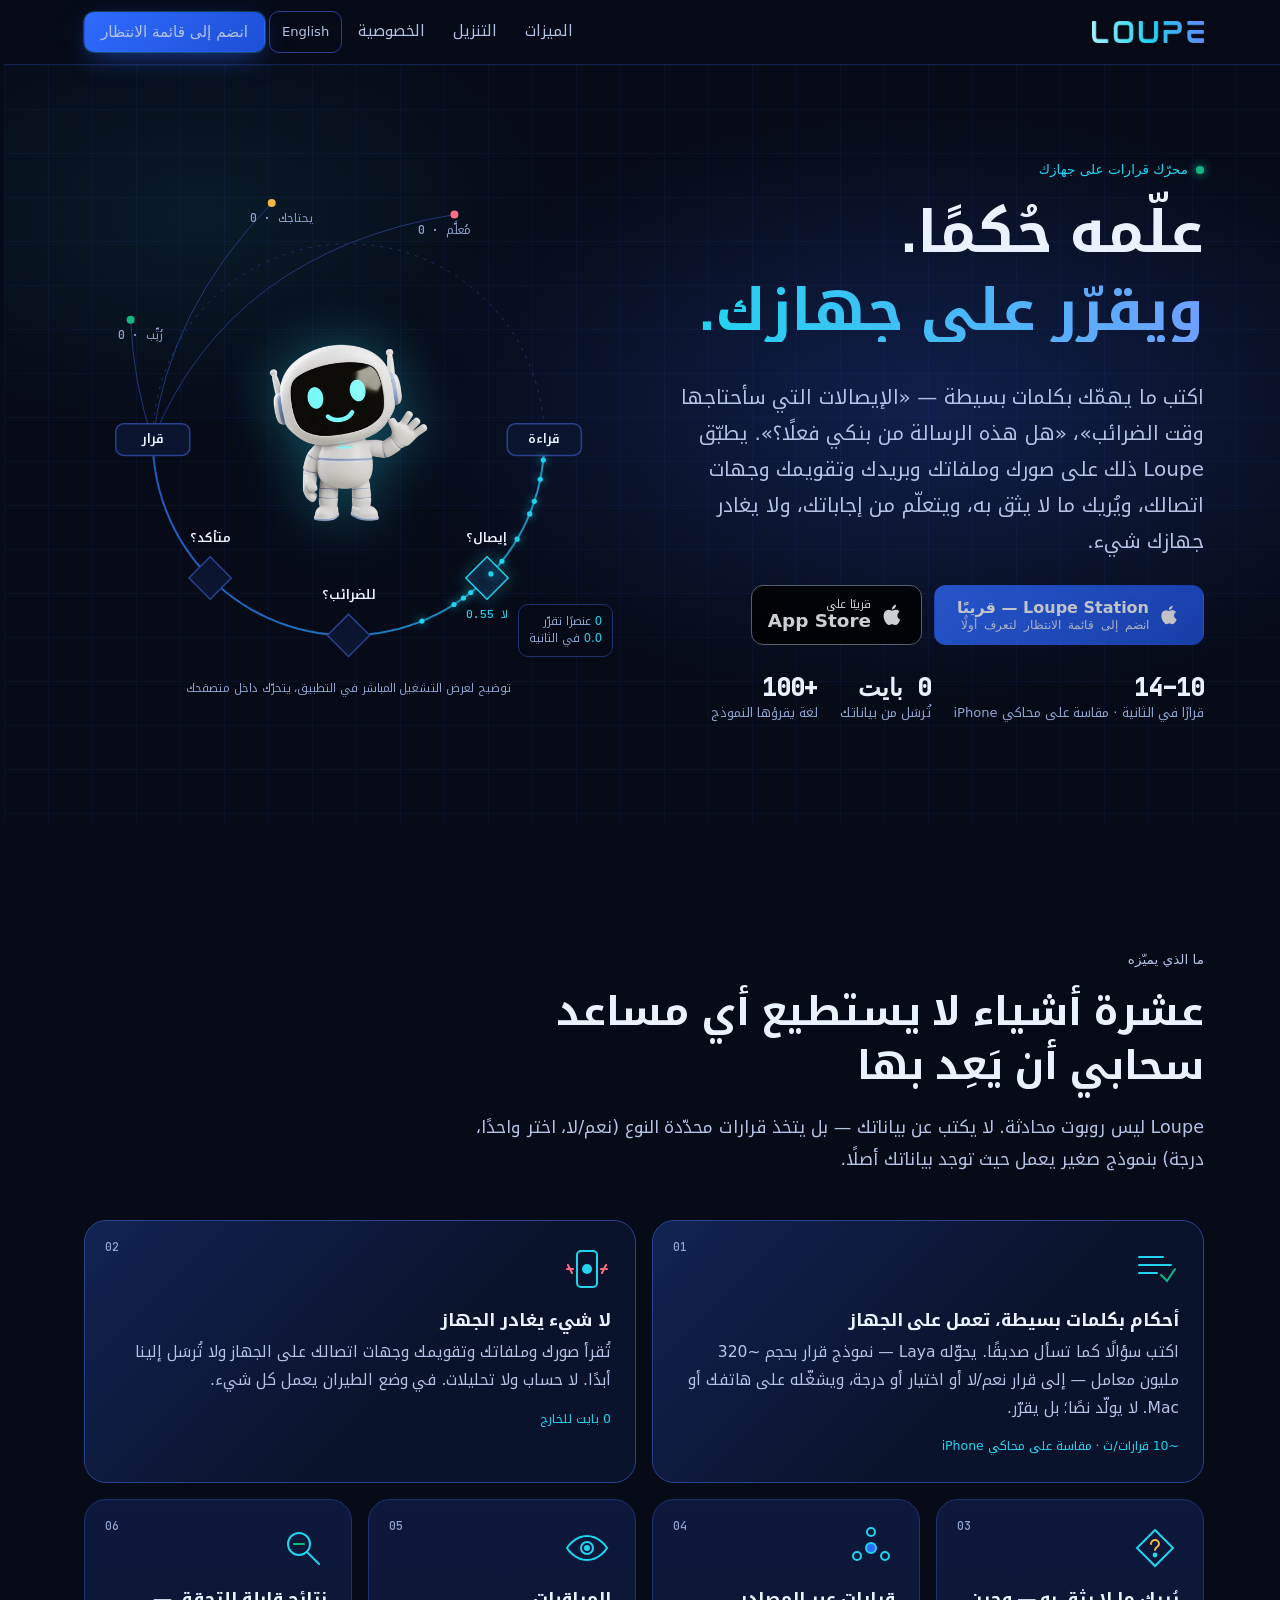
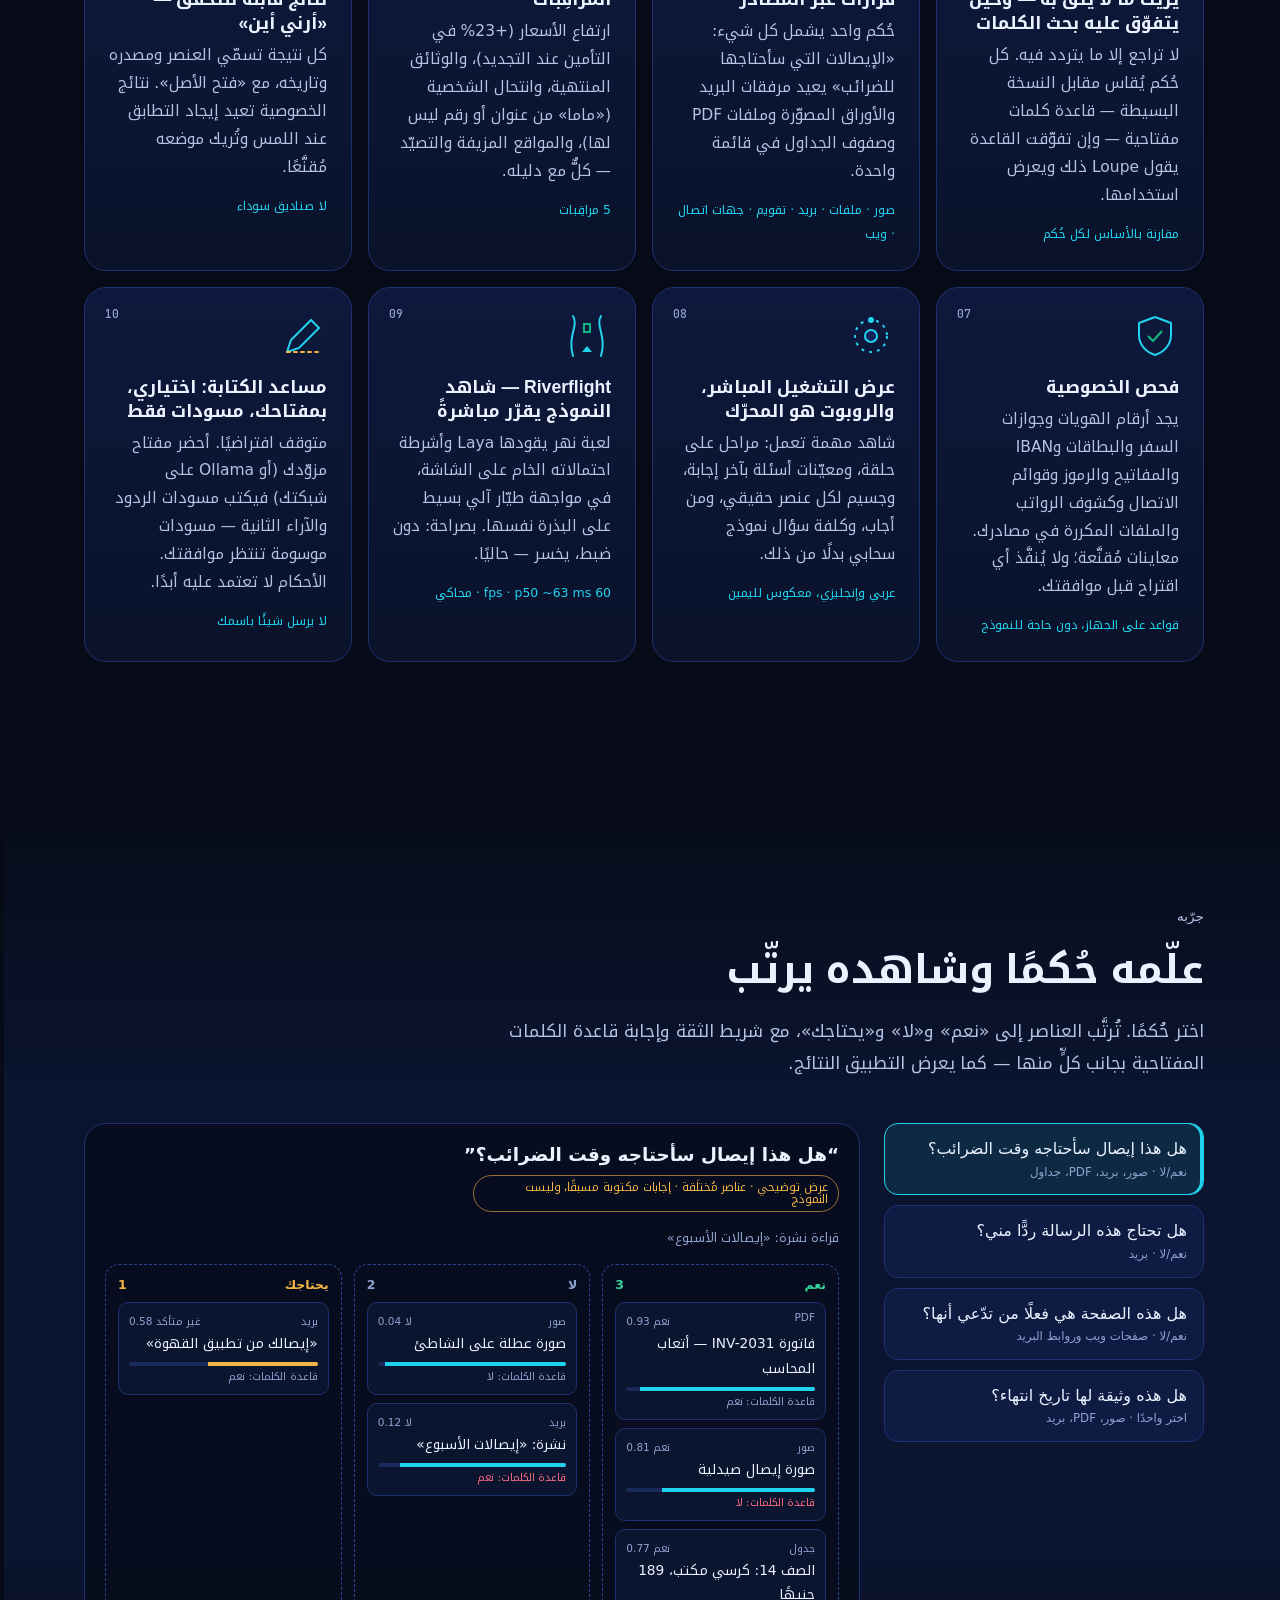
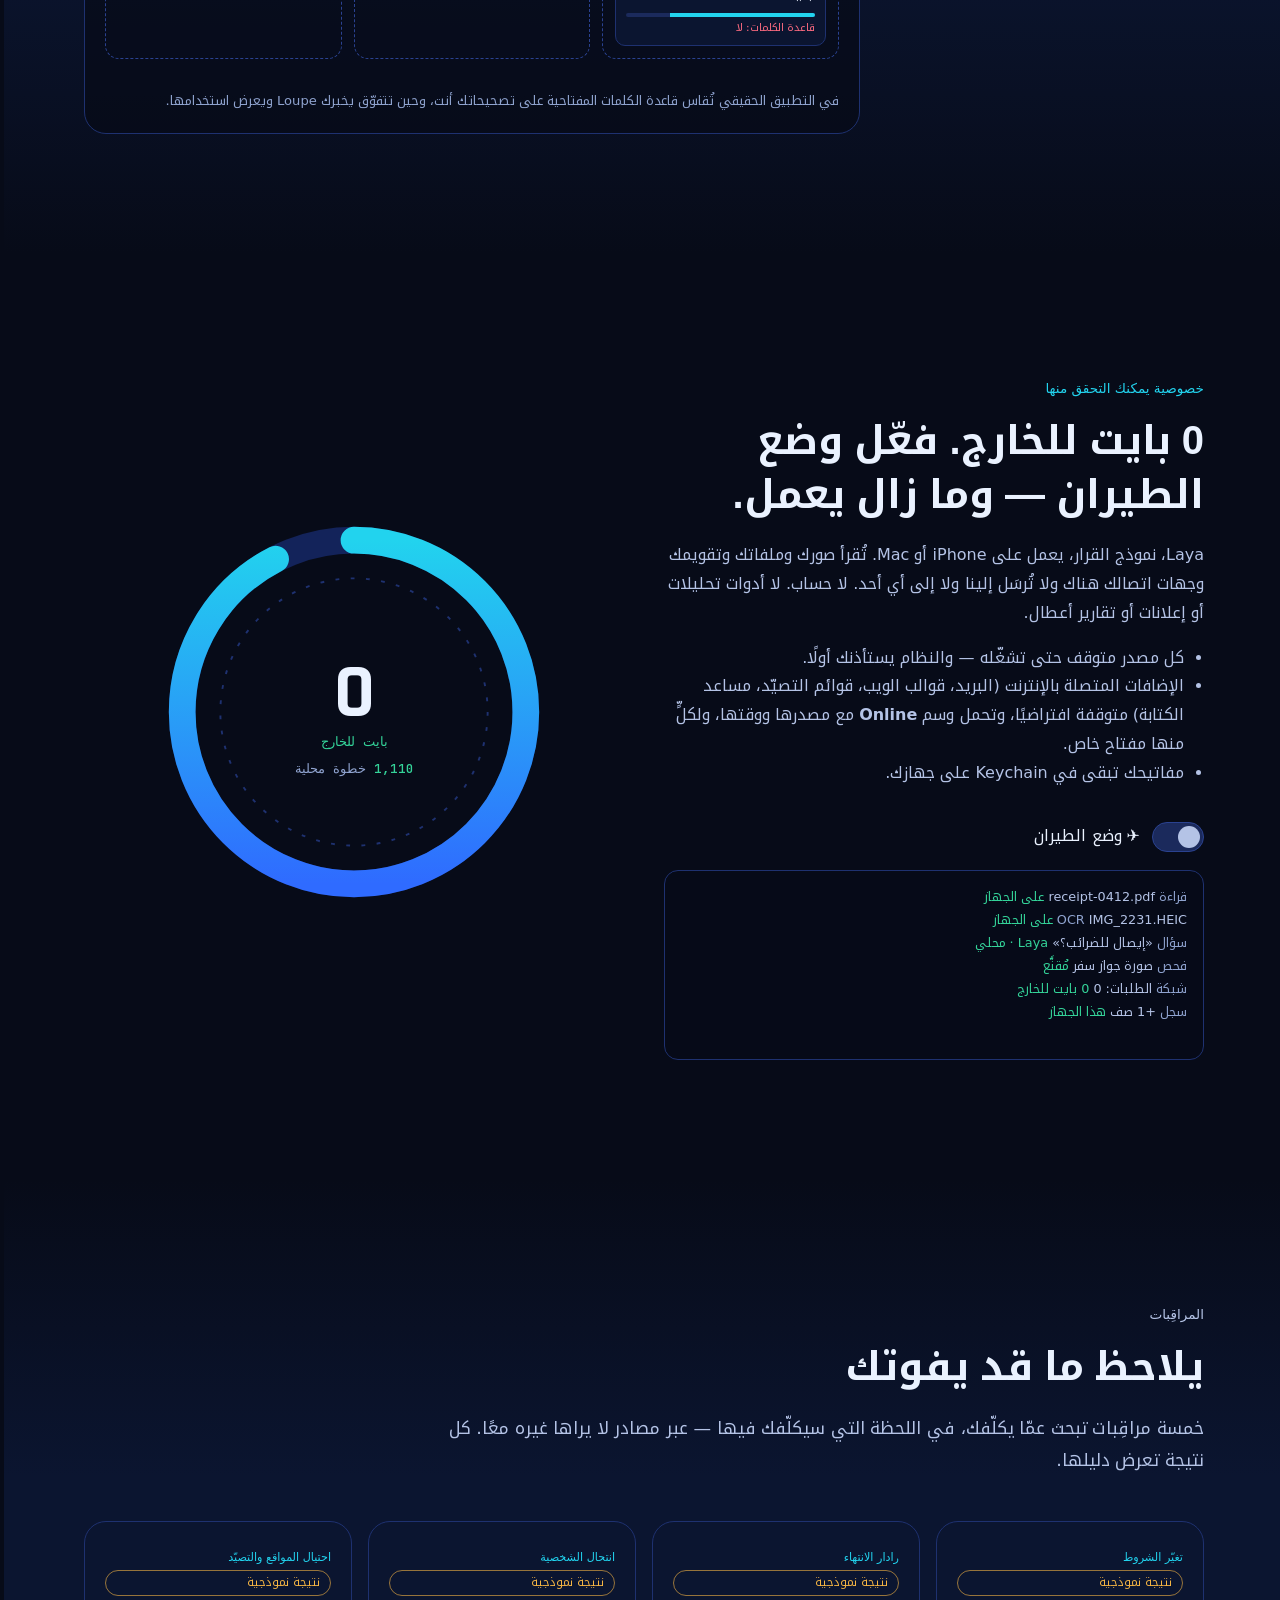
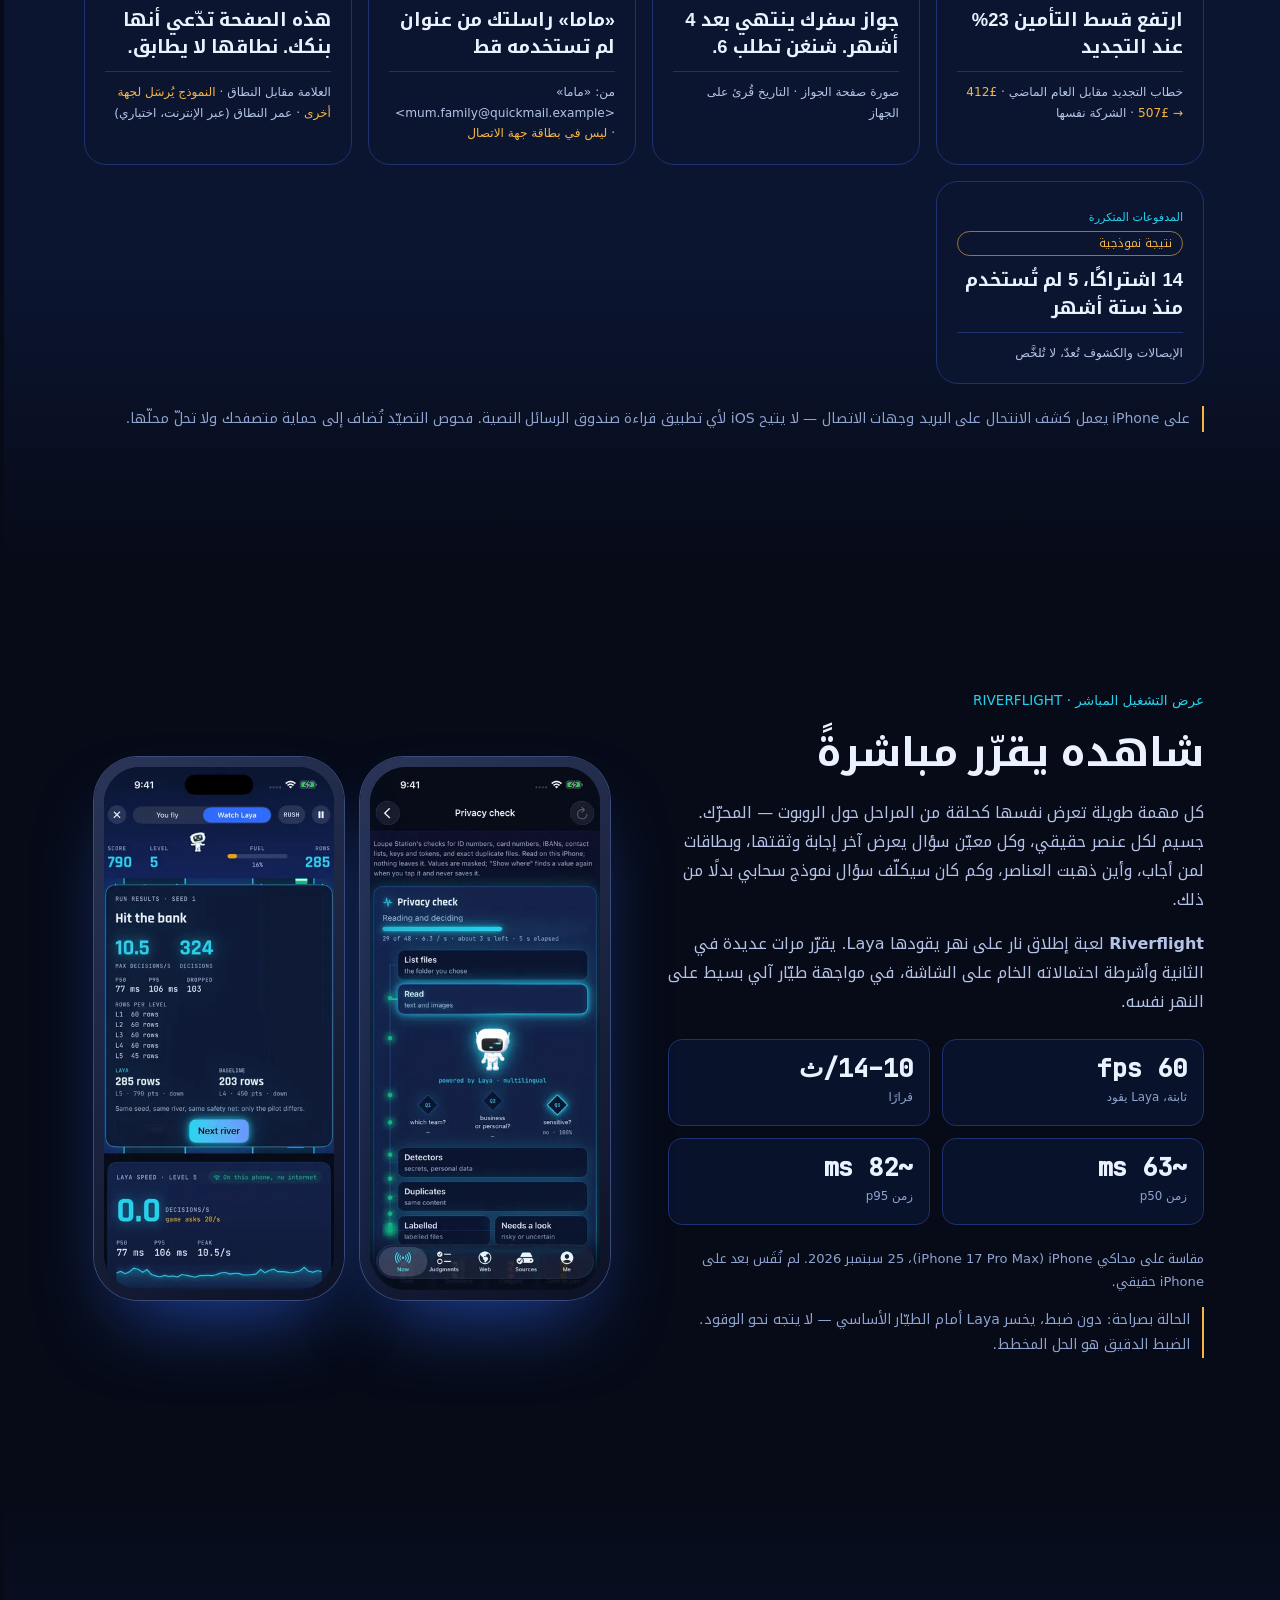
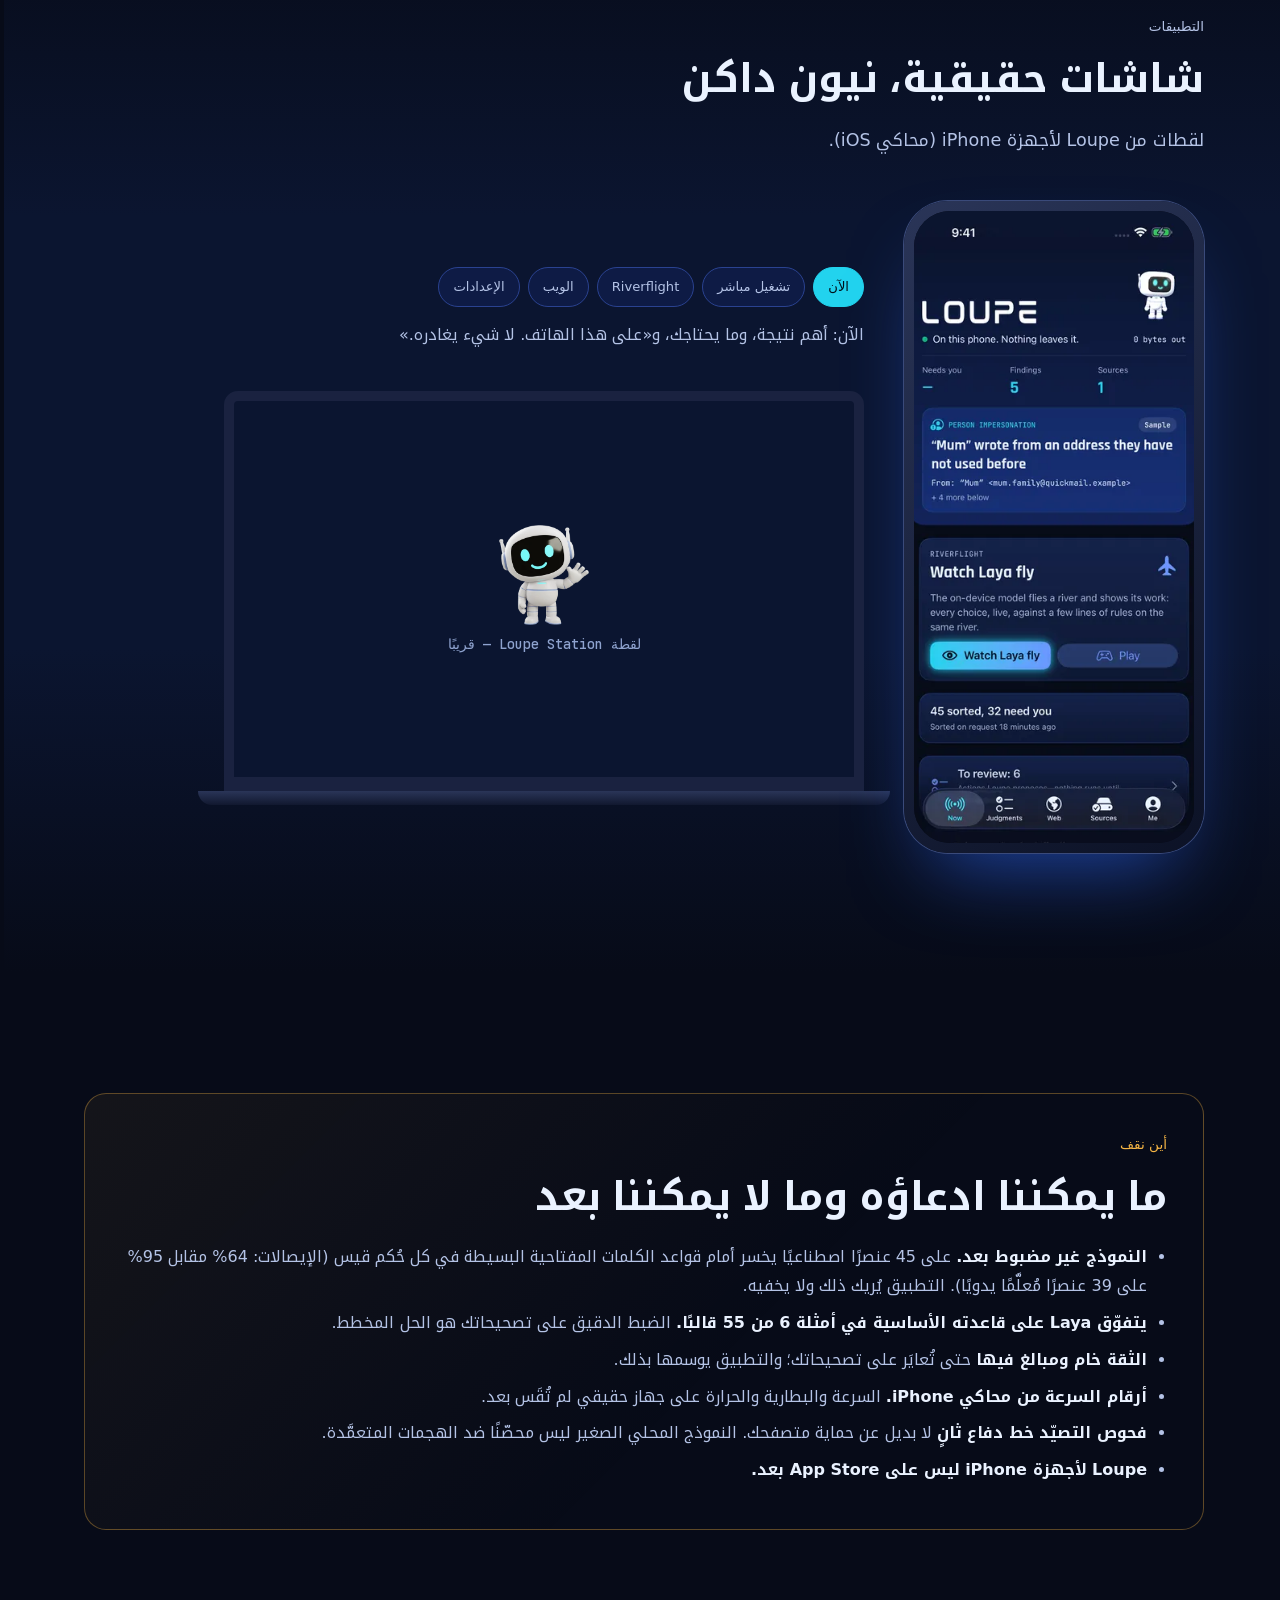
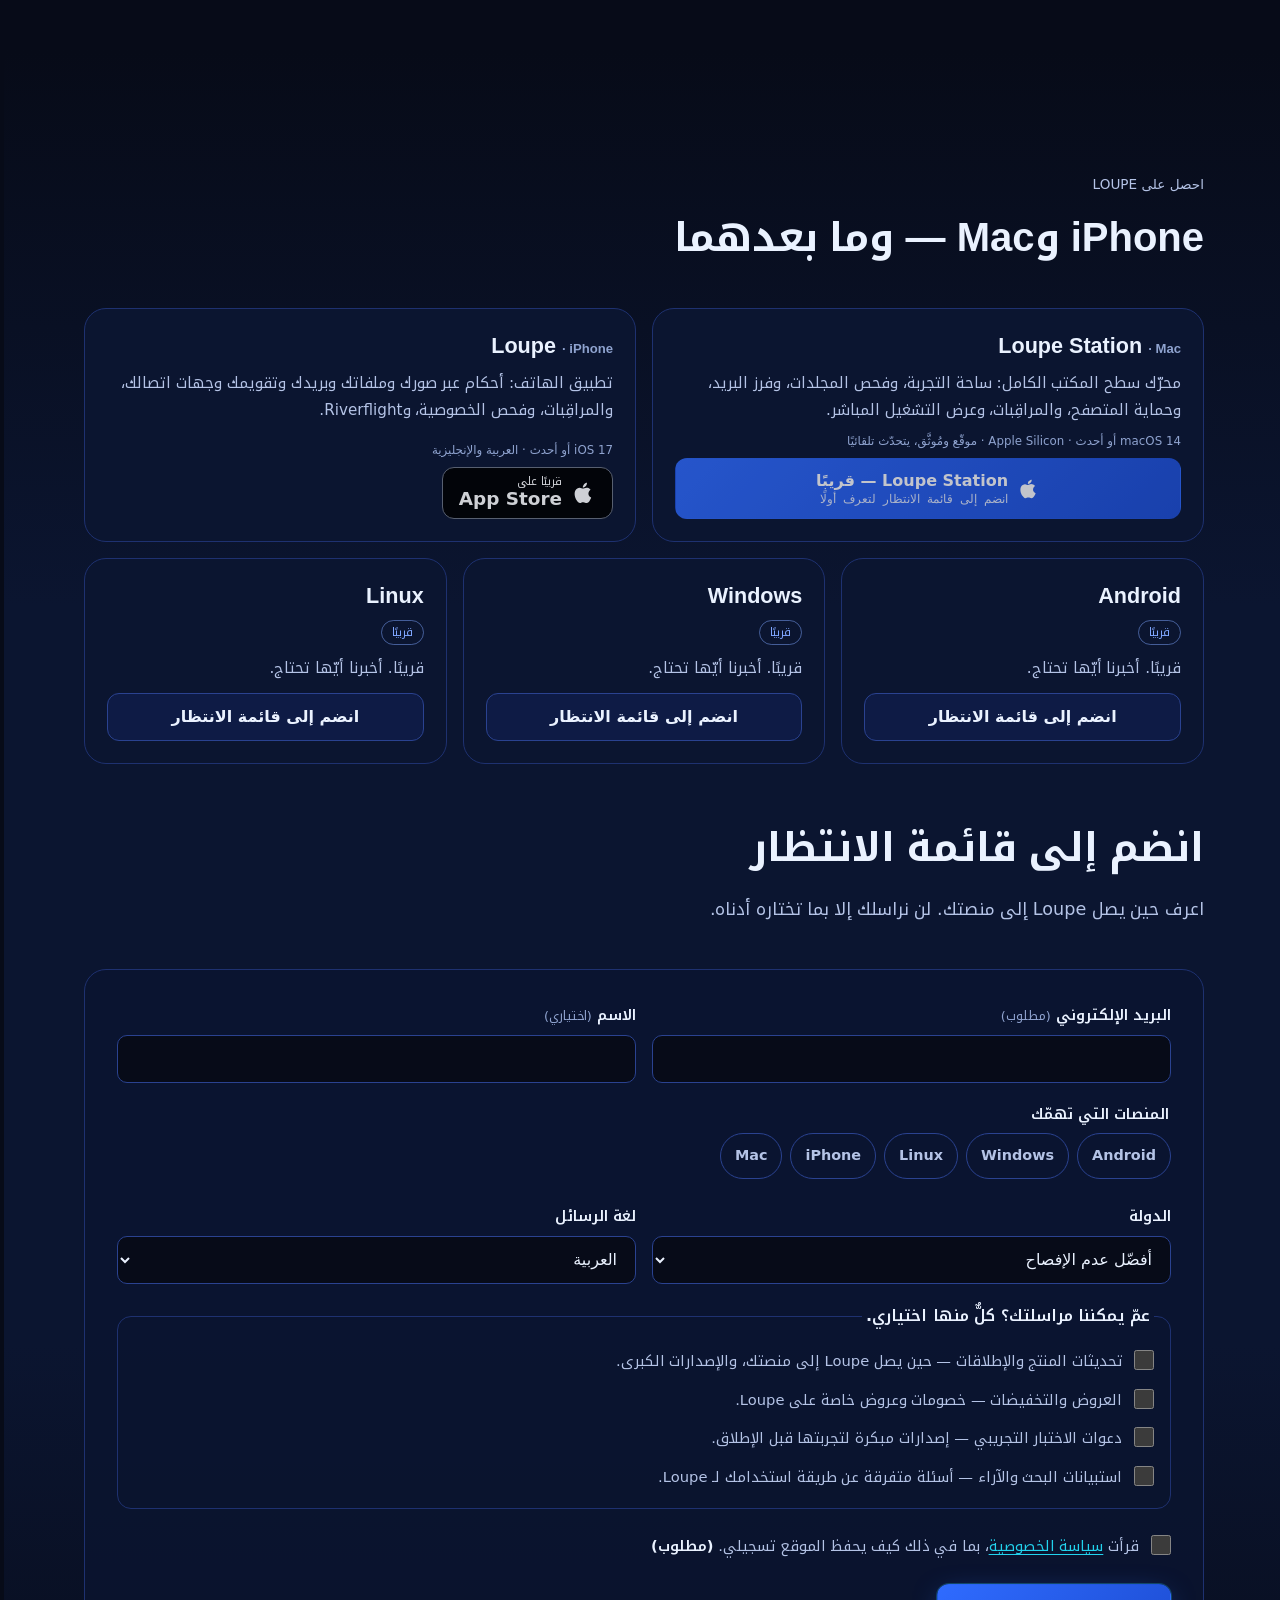
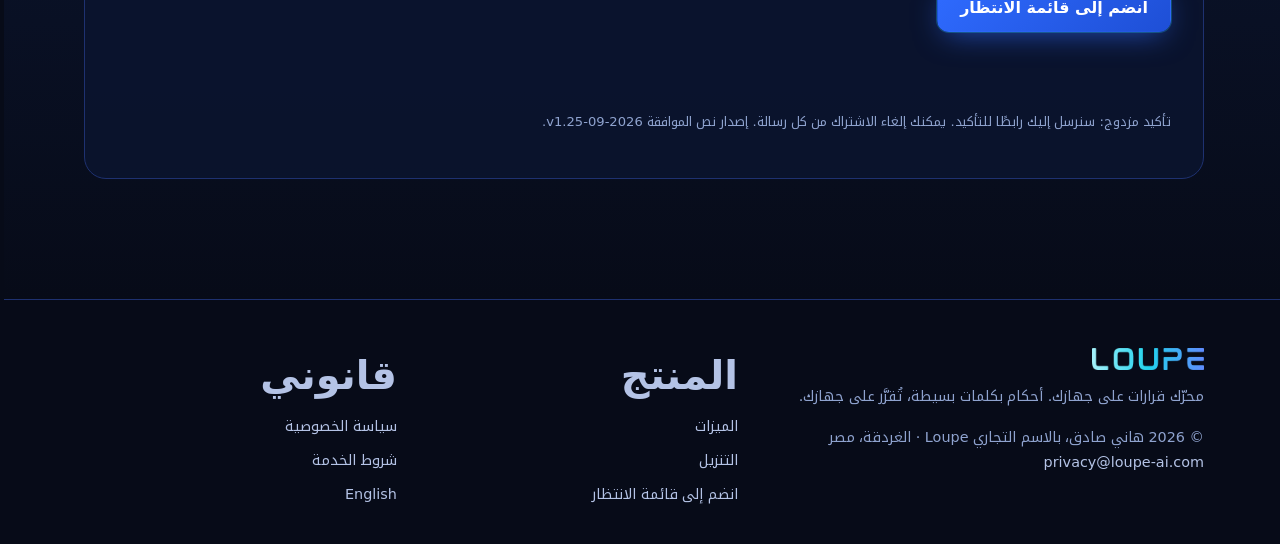
==== ar/index.html @ 80bfaa2a "loupe-ai.com: static EN/AR site, waitlist + download beacon hooks, Supabase schema and Edge Function" ====
<!doctype html>
<html lang="ar" dir="rtl" class="no-js">
<head>
<meta charset="utf-8">
<meta name="viewport" content="width=device-width,initial-scale=1,viewport-fit=cover">
<title>Loupe — أحكام بكلمات بسيطة، تُقرَّر على جهازك</title>
<meta name="description" content="Loupe محرّك قرارات يعمل على جهازك. علّمه أحكامًا بكلمات بسيطة فيطبّقها على صورك وملفاتك وبريدك وتقويمك وجهات اتصالك، ويُريك ما لا يثق به، ولا يغادر جهازك شيء.">
<meta name="theme-color" content="#070B18">
<link rel="canonical" href="https://loupe-ai.com/ar/">
<link rel="alternate" hreflang="en" href="https://loupe-ai.com/">
<link rel="alternate" hreflang="ar" href="https://loupe-ai.com/ar/">
<link rel="alternate" hreflang="x-default" href="https://loupe-ai.com/">
<meta property="og:type" content="website">
<meta property="og:site_name" content="Loupe">
<meta property="og:title" content="Loupe — أحكام بكلمات بسيطة، تُقرَّر على جهازك">
<meta property="og:description" content="Loupe محرّك قرارات يعمل على جهازك. علّمه أحكامًا بكلمات بسيطة فيطبّقها على صورك وملفاتك وبريدك وتقويمك وجهات اتصالك، ويُريك ما لا يثق به، ولا يغادر جهازك شيء.">
<meta property="og:url" content="https://loupe-ai.com/ar/">
<meta property="og:image" content="https://loupe-ai.com/assets/img/og-image.png">
<meta property="og:image:width" content="1200"><meta property="og:image:height" content="630">
<meta property="og:locale" content="ar_EG">
<meta name="twitter:card" content="summary_large_image">
<link rel="icon" href="/favicon.ico" sizes="any">
<link rel="icon" type="image/png" sizes="32x32" href="/assets/img/favicon-32.png">
<link rel="apple-touch-icon" href="/assets/img/apple-touch-icon.png">
<link rel="manifest" href="/site.webmanifest">

<link rel="preload" href="/assets/fonts/noto-kufi-arabic-arabic.woff2" as="font" type="font/woff2" crossorigin>
<link rel="stylesheet" href="/assets/css/fonts.css?v=4">
<link rel="stylesheet" href="/assets/css/site.css?v=4">

<script type="application/json" id="i18n">{"macDownload": "تنزيل لأجهزة Mac", "macReq": "macOS 14 أو أحدث · Apple Silicon", "macSoon": "Loupe Station — قريبًا", "macSoonSub": "انضم إلى قائمة الانتظار لتعرف أولًا", "iosTop": "حمّله من", "iosSoonTop": "قريبًا على", "waitlistHref": "/ar/download/#waitlist", "log": ["<span class='dim'>قراءة</span>  receipt-0412.pdf   <span class='ok'>على الجهاز</span>", "<span class='dim'>OCR</span>    IMG_2231.HEIC      <span class='ok'>على الجهاز</span>", "<span class='dim'>سؤال</span>   «إيصال للضرائب؟»   <span class='ok'>Laya · محلي</span>", "<span class='dim'>فحص</span>    صورة جواز سفر      <span class='ok'>مُقنَّع</span>", "<span class='dim'>شبكة</span>   الطلبات: 0         <span class='ok'>0 بايت للخارج</span>", "<span class='dim'>سجل</span>    +1 صف              <span class='ok'>هذا الجهاز</span>", "<span class='dim'>طابور</span>  2 تحتاجك           <span class='ok'>محلي</span>"], "logDone": "انتهى · 1,200 خطوة محلية · 0 بايت للخارج", "airOn": "✈ وضع الطيران مفعّل — ما زال يقرّر. 0 بايت للخارج.", "airOff": "وضع الطيران متوقف — وما زال 0 بايت للخارج (المصادر المتصلة بالإنترنت متوقفة افتراضيًا).", "errEmail": "يرجى إدخال بريد إلكتروني صحيح.", "errAck": "يرجى تأكيد أنك قرأت سياسة الخصوصية.", "errRate": "عدد كبير من التسجيلات من هنا الآن. حاول مرة أخرى بعد دقائق.", "errGeneric": "حدث خطأ. حاول مرة أخرى أو راسلنا على privacy@loupe-ai.com.", "notConfigured": "التسجيل غير مفتوح بعد (لم تُربط الواجهة الخلفية للموقع). عُد قريبًا.", "sending": "جارٍ الإرسال…", "ok": "خطوة أخيرة — افحص بريدك لتأكيد الاشتراك. لن نرسل لك شيئًا قبل أن تضغط الرابط.", "toast_confirmed": "تم التأكيد. شكرًا — لن نراسلك إلا بما اخترته.", "toast_unsubscribed": "تم إلغاء اشتراكك. لن نراسلك مجددًا.", "toast_invalid": "انتهت صلاحية هذا الرابط أو استُخدم من قبل."}</script>
</head>
<body>
<a class="skip" href="#main">انتقل إلى المحتوى</a>
<header class="site-head">
<div class="wrap">
<a class="brand" href="/ar/" aria-label="Loupe — الرئيسية"><img src="/assets/img/loupe-wordmark.webp" alt="Loupe" width="112" height="22"></a>
<button class="menu-btn" aria-expanded="false" aria-controls="nav">القائمة</button>
<nav id="nav" class="nav" aria-label="الرئيسية">
<a href="/ar/features/">الميزات</a>
<a href="/ar/download/">التنزيل</a>
<a href="/ar/privacy/">الخصوصية</a>
<a class="lang" href="/" hreflang="en" lang="en">English</a>
<a class="btn btn-primary" href="/ar/download/#waitlist" style="min-height:40px;padding:8px 16px">انضم إلى قائمة الانتظار</a>
</nav>
</div>
</header>

<main id="main">
<section class="hero grid-bg">
<div class="wrap">
<div>
<p class="eyebrow"><span class="live-dot" aria-hidden="true"></span>محرّك قرارات على جهازك</p>
<h1>علّمه حُكمًا.<br><span class="accent">ويقرّر على جهازك.</span></h1>
<p class="lede">اكتب ما يهمّك بكلمات بسيطة — «الإيصالات التي سأحتاجها وقت الضرائب»، «هل هذه الرسالة من بنكي فعلًا؟». يطبّق Loupe ذلك على صورك وملفاتك وبريدك وتقويمك وجهات اتصالك، ويُريك ما لا يثق به، ويتعلّم من إجاباتك، ولا يغادر جهازك شيء.</p>
<div class="cta-row"><a class="btn btn-primary" href="/ar/download/#waitlist" data-download="mac" data-platform="mac" aria-disabled="true"><svg width=22 height=22 viewBox="0 0 24 24" fill="currentColor" aria-hidden="true"><path d="M16.4 12.6c0-2.6 2.1-3.8 2.2-3.9-1.2-1.8-3.1-2-3.7-2-1.6-.2-3.1.9-3.9.9-.8 0-2-.9-3.3-.9-1.7 0-3.3 1-4.2 2.5-1.8 3.1-.5 7.7 1.3 10.2.9 1.2 1.9 2.6 3.2 2.6 1.3-.1 1.8-.8 3.3-.8 1.6 0 2 .8 3.4.8 1.4 0 2.3-1.3 3.1-2.5 1-1.4 1.4-2.8 1.4-2.9 0 0-2.8-1-2.8-4zM13.9 5c.7-.9 1.2-2 1-3.2-1 0-2.3.7-3 1.6-.7.8-1.2 2-1.1 3.1 1.2.1 2.3-.6 3.1-1.5z"/></svg><span class="btn-stack"><span class="lbl">Loupe Station — قريبًا</span><small>انضم إلى قائمة الانتظار لتعرف أولًا</small></span></a><a class="appstore" href="/ar/download/#waitlist" data-download="ios" data-platform="ios" aria-disabled="true"><svg viewBox="0 0 24 24" fill="currentColor" aria-hidden="true"><path d="M16.4 12.6c0-2.6 2.1-3.8 2.2-3.9-1.2-1.8-3.1-2-3.7-2-1.6-.2-3.1.9-3.9.9-.8 0-2-.9-3.3-.9-1.7 0-3.3 1-4.2 2.5-1.8 3.1-.5 7.7 1.3 10.2.9 1.2 1.9 2.6 3.2 2.6 1.3-.1 1.8-.8 3.3-.8 1.6 0 2 .8 3.4.8 1.4 0 2.3-1.3 3.1-2.5 1-1.4 1.4-2.8 1.4-2.9 0 0-2.8-1-2.8-4zM13.9 5c.7-.9 1.2-2 1-3.2-1 0-2.3.7-3 1.6-.7.8-1.2 2-1.1 3.1 1.2.1 2.3-.6 3.1-1.5z"/></svg><span><span class="top">قريبًا على</span><b>App Store</b></span></a></div>
<div class="hero-stats"><div><b>10–14</b>قرارًا في الثانية · مقاسة على محاكي iPhone</div><div><b>0 بايت</b>تُرسَل من بياناتك</div><div><b>+100</b>لغة يقرؤها النموذج</div></div>
</div>
<div class="stage" role="img" aria-label="توضيح لعرض التشغيل المباشر في التطبيق، يتحرّك داخل متصفحك">
<canvas id="pipeline" data-labels="{&quot;read&quot;: &quot;قراءة&quot;, &quot;decide&quot;: &quot;قرار&quot;, &quot;q1&quot;: &quot;إيصال؟&quot;, &quot;q2&quot;: &quot;للضرائب؟&quot;, &quot;q3&quot;: &quot;متأكد؟&quot;, &quot;sorted&quot;: &quot;رُتِّب&quot;, &quot;needs&quot;: &quot;يحتاجك&quot;, &quot;flag&quot;: &quot;مُعلَّم&quot;, &quot;answers&quot;: [[&quot;نعم&quot;, &quot;لا&quot;], [&quot;نعم&quot;, &quot;لا&quot;], [&quot;متأكد&quot;, &quot;غير متأكد&quot;]]}"></canvas>
<picture><source srcset="/assets/img/mascot-320.webp" type="image/webp"><img class="mascot" src="/assets/img/mascot-320.png" alt="" width="287" height="320" fetchpriority="high"></picture>
<div class="stage-hud mono" aria-hidden="true"><b id="hud-count">0</b> عنصرًا تقرّر<br><b id="hud-rate">0.0</b> في الثانية</div>
<p class="stage-caption">توضيح لعرض التشغيل المباشر في التطبيق، يتحرّك داخل متصفحك</p>
</div>
</div>
</section>

<section id="different">
<div class="wrap">
<div class="sec-head reveal"><p class="eyebrow">ما الذي يميّزه</p><h2>عشرة أشياء لا يستطيع أي مساعد سحابي أن يَعِد بها</h2><p>Loupe ليس روبوت محادثة. لا يكتب عن بياناتك — بل يتخذ قرارات محدّدة النوع (نعم/لا، اختر واحدًا، درجة) بنموذج صغير يعمل حيث توجد بياناتك أصلًا.</p></div>
<div class="diff-grid"><article class="card reveal lead"><span class="num mono">01</span><div class="ico"><svg viewBox="0 0 48 48" fill="none" stroke="currentColor" stroke-width="2" stroke-linecap="round" aria-hidden="true"><path class="draw" d="M8 12h24M8 20h32M8 28h18"/><path d="M30 30l6 6 8-12" stroke="#10B981" class="draw"/></svg></div><h3>أحكام بكلمات بسيطة، تعمل على الجهاز</h3><p>اكتب سؤالًا كما تسأل صديقًا. يحوّله Laya — نموذج قرار بحجم ~320 مليون معامل — إلى قرار نعم/لا أو اختيار أو درجة، ويشغّله على هاتفك أو Mac. لا يولّد نصًا؛ بل يقرّر.</p><span class="fact">~10 قرارات/ث · مقاسة على محاكي iPhone</span></article><article class="card reveal lead"><span class="num mono">02</span><div class="ico"><svg viewBox="0 0 48 48" fill="none" stroke="currentColor" stroke-width="2" aria-hidden="true"><rect x="14" y="6" width="20" height="36" rx="4" class="draw"/><circle cx="24" cy="24" r="4" fill="#22D3EE" class="blink"/><path d="M4 24h6M38 24h6" stroke="#FF6B81" stroke-linecap="round"/><path d="M5 20l4 8M43 20l-4 8" stroke="#FF6B81" stroke-linecap="round"/></svg></div><h3>لا شيء يغادر الجهاز</h3><p>تُقرأ صورك وملفاتك وتقويمك وجهات اتصالك على الجهاز ولا تُرسَل إلينا أبدًا. لا حساب ولا تحليلات. في وضع الطيران يعمل كل شيء.</p><span class="fact">0 بايت للخارج</span></article><article class="card reveal"><span class="num mono">03</span><div class="ico"><svg viewBox="0 0 48 48" fill="none" stroke="currentColor" stroke-width="2" stroke-linecap="round" aria-hidden="true"><path d="M24 6l18 18-18 18L6 24z" class="draw"/><path d="M20 20a4 4 0 118 0c0 3-4 3-4 6" stroke="#F5B544"/><circle cx="24" cy="31" r="1.4" fill="#F5B544" class="blink"/></svg></div><h3>يُريك ما لا يثق به — وحين يتفوّق عليه بحث الكلمات</h3><p>لا تراجع إلا ما يتردد فيه. كل حُكم يُقاس مقابل النسخة البسيطة — قاعدة كلمات مفتاحية — وإن تفوّقت القاعدة يقول Loupe ذلك ويعرض استخدامها.</p><span class="fact">مقارنة بالأساس لكل حُكم</span></article><article class="card reveal"><span class="num mono">04</span><div class="ico"><svg viewBox="0 0 48 48" fill="none" stroke="currentColor" stroke-width="2" aria-hidden="true"><g class="spin"><circle cx="24" cy="8" r="4"/><circle cx="38" cy="32" r="4"/><circle cx="10" cy="32" r="4"/></g><circle cx="24" cy="24" r="5" fill="#2F6BFF" stroke="#22D3EE"/></svg></div><h3>قرارات عبر المصادر</h3><p>حُكم واحد يشمل كل شيء: «الإيصالات التي سأحتاجها للضرائب» يعيد مرفقات البريد والأوراق المصوّرة وملفات PDF وصفوف الجداول في قائمة واحدة.</p><span class="fact">صور · ملفات · بريد · تقويم · جهات اتصال · ويب</span></article><article class="card reveal"><span class="num mono">05</span><div class="ico"><svg viewBox="0 0 48 48" fill="none" stroke="currentColor" stroke-width="2" stroke-linecap="round" aria-hidden="true"><path d="M4 24s7-12 20-12 20 12 20 12-7 12-20 12S4 24 4 24z" class="draw"/><circle cx="24" cy="24" r="6"/><circle cx="24" cy="24" r="2" fill="#22D3EE" class="blink"/></svg></div><h3>المراقِبات</h3><p>ارتفاع الأسعار (+23% في التأمين عند التجديد)، والوثائق المنتهية، وانتحال الشخصية («ماما» من عنوان أو رقم ليس لها)، والمواقع المزيفة والتصيّد — كلٌّ مع دليله.</p><span class="fact">5 مراقِبات</span></article><article class="card reveal"><span class="num mono">06</span><div class="ico"><svg viewBox="0 0 48 48" fill="none" stroke="currentColor" stroke-width="2" stroke-linecap="round" aria-hidden="true"><circle cx="20" cy="20" r="11" class="draw"/><path d="M28 28l12 12"/><path d="M15 20h10" stroke="#10B981" class="blink"/></svg></div><h3>نتائج قابلة للتحقق — «أرني أين»</h3><p>كل نتيجة تسمّي العنصر ومصدره وتاريخه، مع «فتح الأصل». نتائج الخصوصية تعيد إيجاد التطابق عند اللمس وتُريك موضعه مُقنَّعًا.</p><span class="fact">لا صناديق سوداء</span></article><article class="card reveal"><span class="num mono">07</span><div class="ico"><svg viewBox="0 0 48 48" fill="none" stroke="currentColor" stroke-width="2" stroke-linejoin="round" aria-hidden="true"><path d="M24 5l16 6v12c0 10-7 17-16 20C15 40 8 33 8 23V11z" class="draw"/><path d="M17 24l5 5 9-10" stroke="#10B981" class="draw"/></svg></div><h3>فحص الخصوصية</h3><p>يجد أرقام الهويات وجوازات السفر والبطاقات وIBAN والمفاتيح والرموز وقوائم الاتصال وكشوف الرواتب والملفات المكررة في مصادرك. معاينات مُقنَّعة؛ ولا يُنفَّذ أي اقتراح قبل موافقتك.</p><span class="fact">قواعد على الجهاز، دون حاجة للنموذج</span></article><article class="card reveal"><span class="num mono">08</span><div class="ico"><svg viewBox="0 0 48 48" fill="none" stroke="currentColor" stroke-width="2" aria-hidden="true"><circle cx="24" cy="24" r="16" stroke-dasharray="3 5"/><g class="orbit"><circle cx="24" cy="8" r="3" fill="#22D3EE" stroke="none"/></g><circle cx="24" cy="24" r="6" fill="#13235A"/></svg></div><h3>عرض التشغيل المباشر، والروبوت هو المحرّك</h3><p>شاهد مهمة تعمل: مراحل على حلقة، ومعيّنات أسئلة بآخر إجابة، وجسيم لكل عنصر حقيقي، ومن أجاب، وكلفة سؤال نموذج سحابي بدلًا من ذلك.</p><span class="fact">عربي وإنجليزي، معكوس لليمين</span></article><article class="card reveal"><span class="num mono">09</span><div class="ico"><svg viewBox="0 0 48 48" fill="none" stroke="currentColor" stroke-width="2" stroke-linecap="round" aria-hidden="true"><path d="M10 4c6 10-6 20 0 40M38 4c-6 10 6 20 0 40" class="draw"/><path d="M24 34l-5 6h10z" fill="#22D3EE" stroke="none"/><rect x="21" y="12" width="6" height="8" stroke="#10B981" class="blink"/></svg></div><h3>Riverflight — شاهد النموذج يقرّر مباشرةً</h3><p>لعبة نهر يقودها Laya وأشرطة احتمالاته الخام على الشاشة، في مواجهة طيّار آلي بسيط على البذرة نفسها. بصراحة: دون ضبط، يخسر — حاليًا.</p><span class="fact">60 fps · p50 ~63 ms · محاكي</span></article><article class="card reveal"><span class="num mono">10</span><div class="ico"><svg viewBox="0 0 48 48" fill="none" stroke="currentColor" stroke-width="2" stroke-linecap="round" aria-hidden="true"><path d="M8 40l4-12 20-20 8 8-20 20z" class="draw"/><path d="M8 40h32" stroke="#F5B544" stroke-dasharray="3 4"/></svg></div><h3>مساعد الكتابة: اختياري، بمفتاحك، مسودات فقط</h3><p>متوقف افتراضيًا. أحضر مفتاح مزوّدك (أو Ollama على شبكتك) فيكتب مسودات الردود والآراء الثانية — مسودات موسومة تنتظر موافقتك. الأحكام لا تعتمد عليه أبدًا.</p><span class="fact">لا يرسل شيئًا باسمك</span></article></div>
</div>
</section>

<section id="demo-sec" class="alt">
<div class="wrap">
<div class="sec-head reveal"><p class="eyebrow">جرّبه</p><h2>علّمه حُكمًا وشاهده يرتّب</h2><p>اختر حُكمًا. تُرتَّب العناصر إلى «نعم» و«لا» و«يحتاجك»، مع شريط الثقة وإجابة قاعدة الكلمات المفتاحية بجانب كلٍّ منها — كما يعرض التطبيق النتائج.</p></div>
<div class="demo" id="demo">
<div class="judg-list" role="group" aria-label="علّمه حُكمًا وشاهده يرتّب"><button type="button" class="judg" aria-pressed="false">هل هذا إيصال سأحتاجه وقت الضرائب؟<small>نعم/لا · صور، بريد، PDF، جداول</small></button><button type="button" class="judg" aria-pressed="false">هل تحتاج هذه الرسالة ردًّا مني؟<small>نعم/لا · بريد</small></button><button type="button" class="judg" aria-pressed="false">هل هذه الصفحة هي فعلًا من تدّعي أنها؟<small>نعم/لا · صفحات ويب وروابط البريد</small></button><button type="button" class="judg" aria-pressed="false">هل هذه وثيقة لها تاريخ انتهاء؟<small>اختر واحدًا · صور، PDF، بريد</small></button></div>
<div class="demo-panel">
<div class="demo-top"><span class="demo-q"></span><span class="pill demo">عرض توضيحي · عناصر مُختلَقة · إجابات مكتوبة مسبقًا، وليست النموذج</span></div>
<div class="feed mono" aria-hidden="true"></div>
<div class="bins">
<div class="bin yes"><h4><span>نعم</span><span class="c">0</span></h4><ul></ul></div>
<div class="bin no"><h4><span>لا</span><span class="c">0</span></h4><ul></ul></div>
<div class="bin unsure"><h4><span>يحتاجك</span><span class="c">0</span></h4><ul></ul></div>
</div>
<div class="demo-foot"></div>
<p class="sr-only" aria-live="polite"></p>
<p class="small" style="margin:14px 0 0">في التطبيق الحقيقي تُقاس قاعدة الكلمات المفتاحية على تصحيحاتك أنت، وحين تتفوّق يخبرك Loupe ويعرض استخدامها.</p>
</div>
</div>
<script type="application/json" id="demo-data">{"judgments": [{"q": "هل هذا إيصال سأحتاجه وقت الضرائب؟", "sub": "نعم/لا · صور، بريد، PDF، جداول", "items": [{"t": "فاتورة INV-2031 — أتعاب المحاسب", "src": "PDF", "p": 0.93, "kw": 1}, {"t": "صورة إيصال صيدلية", "src": "صور", "p": 0.81, "kw": 0}, {"t": "«إيصالك من تطبيق القهوة»", "src": "بريد", "p": 0.58, "kw": 1}, {"t": "الصف 14: كرسي مكتب، 189 جنيهًا", "src": "جدول", "p": 0.77, "kw": 0}, {"t": "صورة عطلة على الشاطئ", "src": "صور", "p": 0.04, "kw": 0}, {"t": "نشرة: «إيصالات الأسبوع»", "src": "بريد", "p": 0.12, "kw": 1}, {"t": "كشف ضريبة عقارية 2026", "src": "PDF", "p": 0.88, "kw": 0}, {"t": "لقطة شاشة لدفع موقف سيارات", "src": "صور", "p": 0.46, "kw": 0}, {"t": "مسودة عقد إيجار", "src": "ملفات", "p": 0.21, "kw": 0}]}, {"q": "هل تحتاج هذه الرسالة ردًّا مني؟", "sub": "نعم/لا · بريد", "items": [{"t": "«هل ترسل النموذج الموقّع قبل الجمعة؟»", "src": "بريد", "p": 0.92, "kw": 1}, {"t": "ملخص أسبوعي من منتدى", "src": "بريد", "p": 0.05, "kw": 0}, {"t": "«شكرًا، تمّ كل شيء!»", "src": "بريد", "p": 0.18, "kw": 0}, {"t": "تحديث الشحن: في الطريق إليك", "src": "بريد", "p": 0.03, "kw": 0}, {"t": "«هل أنت متاح الثلاثاء أم الأربعاء؟»", "src": "بريد", "p": 0.89, "kw": 1}, {"t": "«للعلم — المحضر مرفق، ردّ إن كان فيه خطأ»", "src": "بريد", "p": 0.52, "kw": 1}, {"t": "دعوة: غداء الفريق (تأكيد الحضور)", "src": "تقويم", "p": 0.74, "kw": 0}, {"t": "إعادة تعيين كلمة مرور لم تطلبها", "src": "بريد", "p": 0.35, "kw": 0}]}, {"q": "هل هذه الصفحة هي فعلًا من تدّعي أنها؟", "sub": "نعم/لا · صفحات ويب وروابط البريد", "items": [{"t": "صفحة دخول البنك على نطاقه الرسمي", "src": "ويب", "p": 0.9, "kw": 1}, {"t": "صفحة «البنك الآمن» على نطاق عمره 9 أيام", "src": "ويب", "p": 0.06, "kw": 1}, {"t": "صفحة رسوم طرد تطلب البطاقة والرقم السري", "src": "رابط", "p": 0.03, "kw": 0}, {"t": "صفحة حجز النادي الرياضي", "src": "ويب", "p": 0.84, "kw": 1}, {"t": "نموذج دخول يُرسَل إلى موقع آخر", "src": "ويب", "p": 0.28, "kw": 1}, {"t": "متجر في اسمه حرف مشابه", "src": "رابط", "p": 0.4, "kw": 1}, {"t": "بوابة الضرائب الحكومية", "src": "ويب", "p": 0.87, "kw": 1}]}, {"q": "هل هذه وثيقة لها تاريخ انتهاء؟", "sub": "اختر واحدًا · صور، PDF، بريد", "items": [{"t": "صفحة صورة جواز السفر", "src": "صور", "p": 0.95, "kw": 1}, {"t": "شهادة تأمين السيارة", "src": "PDF", "p": 0.88, "kw": 0}, {"t": "بطاقة ضمان غلاية", "src": "صور", "p": 0.66, "kw": 0}, {"t": "دعوة حفلة عيد ميلاد", "src": "بريد", "p": 0.09, "kw": 0}, {"t": "خطاب الموافقة على التأشيرة", "src": "بريد", "p": 0.91, "kw": 1}, {"t": "شروط عضوية النادي", "src": "ملفات", "p": 0.55, "kw": 0}, {"t": "لقطة شاشة لوصفة طعام", "src": "صور", "p": 0.02, "kw": 0}]}], "l": {"yes": "نعم", "no": "لا", "unsure": "غير متأكد", "kw": "قاعدة الكلمات", "reading": "قراءة", "done": "انتهى · كل إجابة تبقى في هذا المتصفح", "decided": "تقرّر", "queue": "أُرسل إليك", "agreeKw": "يتفق مع قاعدة الكلمات", "summary": "تم الترتيب. {d} تقرّر، {u} أُرسل إليك، {a} تتفق مع قاعدة الكلمات."}}</script>
</div>
</section>

<section id="privacy-sec">
<div class="wrap meter-wrap">
<div class="reveal">
<p class="eyebrow">خصوصية يمكنك التحقق منها</p><h2>0 بايت للخارج. فعّل وضع الطيران — وما زال يعمل.</h2><p style="color:var(--ink2)">Laya، نموذج القرار، يعمل على iPhone أو Mac. تُقرأ صورك وملفاتك وتقويمك وجهات اتصالك هناك ولا تُرسَل إلينا ولا إلى أي أحد. لا حساب. لا أدوات تحليلات أو إعلانات أو تقارير أعطال.</p>
<ul style="color:var(--ink2);padding-inline-start:20px"><li>كل مصدر متوقف حتى تشغّله — والنظام يستأذنك أولًا.</li><li>الإضافات المتصلة بالإنترنت (البريد، قوالب الويب، قوائم التصيّد، مساعد الكتابة) متوقفة افتراضيًا، وتحمل وسم <b>Online</b> مع مصدرها ووقتها، ولكلٍّ منها مفتاح خاص.</li><li>مفاتيحك تبقى في Keychain على جهازك.</li></ul>
<label class="toggle"><input type="checkbox" id="airplane" role="switch"> <span>✈ وضع الطيران</span></label>
<div class="netlog" id="netlog" aria-live="off"></div>
</div>
<div class="meter" id="meter" role="img" aria-label="توضيح متحرك: الخطوات المحلية تزداد بينما يبقى ما يخرج صفرًا">
<svg viewBox="0 0 220 220" aria-hidden="true">
<defs><linearGradient id="mg" x1="0" x2="1"><stop offset="0" stop-color="#2F6BFF"/><stop offset="1" stop-color="#22D3EE"/></linearGradient></defs>
<circle cx="110" cy="110" r="90" fill="none" stroke="#13235A" stroke-width="14"/>
<circle class="arc" cx="110" cy="110" r="90" fill="none" stroke="url(#mg)" stroke-width="14" stroke-linecap="round" stroke-dasharray="565" stroke-dashoffset="565" transform="rotate(-90 110 110)" style="transition:stroke-dashoffset .3s"/>
<circle cx="110" cy="110" r="70" fill="none" stroke="#1E3170" stroke-dasharray="2 6"/>
</svg>
<div class="readout"><b class="mono">0</b><span>بايت للخارج</span><span style="color:var(--ink3);margin-top:10px"><span id="ops">0</span> خطوة محلية</span></div>
</div>
</div>
</section>

<section id="watchers" class="alt">
<div class="wrap">
<div class="sec-head reveal"><p class="eyebrow">المراقِبات</p><h2>يلاحظ ما قد يفوتك</h2><p>خمسة مراقِبات تبحث عمّا يكلّفك، في اللحظة التي سيكلّفك فيها — عبر مصادر لا يراها غيره معًا. كل نتيجة تعرض دليلها.</p></div>
<div class="watch-grid"><article class="finding reveal"><span class="tag">تغيّر الشروط</span> <span class="pill demo">نتيجة نموذجية</span><div class="big">ارتفع قسط التأمين 23% عند التجديد</div><div class="ev">خطاب التجديد مقابل العام الماضي · <b>£412 → £507</b> · الشركة نفسها</div></article><article class="finding reveal"><span class="tag">رادار الانتهاء</span> <span class="pill demo">نتيجة نموذجية</span><div class="big">جواز سفرك ينتهي بعد 4 أشهر. شنغن تطلب 6.</div><div class="ev">صورة صفحة الجواز · التاريخ قُرئ على الجهاز</div></article><article class="finding reveal"><span class="tag">انتحال الشخصية</span> <span class="pill demo">نتيجة نموذجية</span><div class="big">«ماما» راسلتك من عنوان لم تستخدمه قط</div><div class="ev">من: «ماما» &lt;mum.family@quickmail.example&gt; · <b>ليس في بطاقة جهة الاتصال</b></div></article><article class="finding reveal"><span class="tag">احتيال المواقع والتصيّد</span> <span class="pill demo">نتيجة نموذجية</span><div class="big">هذه الصفحة تدّعي أنها بنكك. نطاقها لا يطابق.</div><div class="ev">العلامة مقابل النطاق · <b>النموذج يُرسَل لجهة أخرى</b> · عمر النطاق (عبر الإنترنت، اختياري)</div></article><article class="finding reveal"><span class="tag">المدفوعات المتكررة</span> <span class="pill demo">نتيجة نموذجية</span><div class="big">14 اشتراكًا، 5 لم تُستخدم منذ ستة أشهر</div><div class="ev">الإيصالات والكشوف تُعدّ، لا تُلخَّص</div></article></div>
<p class="note" style="margin-top:22px">على iPhone يعمل كشف الانتحال على البريد وجهات الاتصال — لا يتيح iOS لأي تطبيق قراءة صندوق الرسائل النصية. فحوص التصيّد تُضاف إلى حماية متصفحك ولا تحلّ محلّها.</p>
</div>
</section>

<section id="live">
<div class="wrap split">
<div class="reveal">
<p class="eyebrow">عرض التشغيل المباشر · Riverflight</p><h2>شاهده يقرّر مباشرةً</h2><p style="color:var(--ink2)">كل مهمة طويلة تعرض نفسها كحلقة من المراحل حول الروبوت — المحرّك. جسيم لكل عنصر حقيقي، وكل معيّن سؤال يعرض آخر إجابة وثقتها، وبطاقات لمن أجاب، وأين ذهبت العناصر، وكم كان سيكلّف سؤال نموذج سحابي بدلًا من ذلك.</p><p style="color:var(--ink2)"><b>Riverflight</b> لعبة إطلاق نار على نهر يقودها Laya. يقرّر مرات عديدة في الثانية وأشرطة احتمالاته الخام على الشاشة، في مواجهة طيّار آلي بسيط على النهر نفسه.</p>
<div class="stats"><div class="stat"><b>60 fps</b><span>ثابتة، Laya يقود</span></div><div class="stat"><b>10–14/ث</b><span>قرارًا</span></div><div class="stat"><b>~63 ms</b><span>زمن p50</span></div><div class="stat"><b>~82 ms</b><span>زمن p95</span></div></div>
<p class="small">مقاسة على محاكي iPhone ‏(iPhone 17 Pro Max)، 25 سبتمبر 2026. لم تُقَس بعد على iPhone حقيقي.</p>
<p class="note">الحالة بصراحة: دون ضبط، يخسر Laya أمام الطيّار الأساسي — لا يتجه نحو الوقود. الضبط الدقيق هو الحل المخطط.</p>
</div>
<div class="reveal" style="display:flex;gap:16px;justify-content:center;flex-wrap:wrap">
<div class="phone" style="width:min(250px,42vw)"><div class="screen"><img class="on" src="/assets/img/shots/live-run-360.webp" srcset="/assets/img/shots/live-run-360.webp 360w, /assets/img/shots/live-run-720.webp 720w" sizes="250px" alt="فحص الخصوصية كتشغيل مباشر: المراحل ومعيّنات الأسئلة والروبوت كمحرّك." width="360" height="782" loading="lazy" decoding="async"></div></div>
<div class="phone" style="width:min(250px,42vw)"><div class="screen"><img class="on" src="/assets/img/shots/game-360.webp" srcset="/assets/img/shots/game-360.webp 360w, /assets/img/shots/game-720.webp 720w" sizes="250px" alt="نتائج Riverflight: القرارات في الثانية وزمن p50/p95 وLaya مقابل الأساس." width="360" height="782" loading="lazy" decoding="async"></div></div>
</div>
</div>
</section>

<section id="devices" class="alt">
<div class="wrap">
<div class="sec-head reveal"><p class="eyebrow">التطبيقات</p><h2>شاشات حقيقية، نيون داكن</h2><p>لقطات من Loupe لأجهزة iPhone (محاكي iOS).</p></div>
<div class="devices" data-carousel>
<div class="phone"><div class="screen" id="shot-panel" role="tabpanel" aria-live="polite"><img src="/assets/img/shots/now-360.webp" srcset="/assets/img/shots/now-360.webp 360w, /assets/img/shots/now-720.webp 720w" sizes="300px" alt="الآن: أهم نتيجة، وما يحتاجك، و«على هذا الهاتف. لا شيء يغادره.»" width="360" height="782" loading="lazy" decoding="async" class=on><img data-src="/assets/img/shots/live-run-360.webp" data-srcset="/assets/img/shots/live-run-360.webp 360w, /assets/img/shots/live-run-720.webp 720w" sizes="300px" alt="فحص الخصوصية كتشغيل مباشر: المراحل ومعيّنات الأسئلة والروبوت كمحرّك." width="360" height="782" loading="lazy" decoding="async"><img data-src="/assets/img/shots/game-360.webp" data-srcset="/assets/img/shots/game-360.webp 360w, /assets/img/shots/game-720.webp 720w" sizes="300px" alt="نتائج Riverflight: القرارات في الثانية وزمن p50/p95 وLaya مقابل الأساس." width="360" height="782" loading="lazy" decoding="async"><img data-src="/assets/img/shots/web-360.webp" data-srcset="/assets/img/shots/web-360.webp 360w, /assets/img/shots/web-720.webp 720w" sizes="300px" alt="قوالب الويب: بيانات من الإنترنت (موسومة بمصدرها ووقتها) مرتّبة على الهاتف." width="360" height="782" loading="lazy" decoding="async"><img data-src="/assets/img/shots/settings-360.webp" data-srcset="/assets/img/shots/settings-360.webp 360w, /assets/img/shots/settings-720.webp 720w" sizes="300px" alt="إعدادات النموذج: كل قيمة مع قيمتها الافتراضية والمفاضلة." width="360" height="782" loading="lazy" decoding="async"></div></div>
<div>
<div class="car-ctl" role="tablist" aria-label="شاشات حقيقية، نيون داكن"><button role="tab" id="tab-now" aria-controls="shot-panel" aria-selected="true" data-cap="الآن: أهم نتيجة، وما يحتاجك، و«على هذا الهاتف. لا شيء يغادره.»">الآن</button><button role="tab" id="tab-live-run" aria-controls="shot-panel" aria-selected="false" data-cap="فحص الخصوصية كتشغيل مباشر: المراحل ومعيّنات الأسئلة والروبوت كمحرّك.">تشغيل مباشر</button><button role="tab" id="tab-game" aria-controls="shot-panel" aria-selected="false" data-cap="نتائج Riverflight: القرارات في الثانية وزمن p50/p95 وLaya مقابل الأساس.">Riverflight</button><button role="tab" id="tab-web" aria-controls="shot-panel" aria-selected="false" data-cap="قوالب الويب: بيانات من الإنترنت (موسومة بمصدرها ووقتها) مرتّبة على الهاتف.">الويب</button><button role="tab" id="tab-settings" aria-controls="shot-panel" aria-selected="false" data-cap="إعدادات النموذج: كل قيمة مع قيمتها الافتراضية والمفاضلة.">الإعدادات</button></div>
<p class="car-cap"></p>
<div class="mac" style="margin-top:22px"><div class="screen"><div class="ph"><img src="/assets/img/mascot-320.webp" alt="" width="90" height="100" loading="lazy">لقطة Loupe Station — قريبًا</div></div><div class="base"></div></div>
</div>
</div>
</div>
</section>

<section id="honest">
<div class="wrap">
<div class="honest reveal"><p class="eyebrow" style="color:var(--amber)">أين نقف</p><h2>ما يمكننا ادعاؤه وما لا يمكننا بعد</h2><ul><li><b>النموذج غير مضبوط بعد.</b> على 45 عنصرًا اصطناعيًا يخسر أمام قواعد الكلمات المفتاحية البسيطة في كل حُكم قيس (الإيصالات: 64% مقابل 95% على 39 عنصرًا مُعلَّمًا يدويًا). التطبيق يُريك ذلك ولا يخفيه.</li><li><b>يتفوّق Laya على قاعدته الأساسية في أمثلة 6 من 55 قالبًا.</b> الضبط الدقيق على تصحيحاتك هو الحل المخطط.</li><li><b>الثقة خام ومبالغ فيها</b> حتى تُعايَر على تصحيحاتك؛ والتطبيق يوسمها بذلك.</li><li><b>أرقام السرعة من محاكي iPhone.</b> السرعة والبطارية والحرارة على جهاز حقيقي لم تُقَس بعد.</li><li><b>فحوص التصيّد خط دفاع ثانٍ</b> لا بديل عن حماية متصفحك. النموذج المحلي الصغير ليس محصّنًا ضد الهجمات المتعمَّدة.</li><li><b>Loupe لأجهزة iPhone ليس على App Store بعد.</b></li></ul></div>
</div>
</section>

<section id="get" class="alt">
<div class="wrap">
<div class="sec-head reveal"><p class="eyebrow">احصل على Loupe</p><h2>iPhone وMac — وما بعدهما</h2></div>
<div class="plat-grid">
<div class="plat"><h3>Loupe Station <span class="small">· Mac</span></h3><p>محرّك سطح المكتب الكامل: ساحة التجربة، وفحص المجلدات، وفرز البريد، وحماية المتصفح، والمراقِبات، وعرض التشغيل المباشر.</p><div class="req">macOS 14 أو أحدث · Apple Silicon · موقّع ومُوثَّق، يتحدّث تلقائيًا</div><a class="btn btn-primary" href="/ar/download/#waitlist" data-download="mac" data-platform="mac" aria-disabled="true"><svg width=22 height=22 viewBox="0 0 24 24" fill="currentColor" aria-hidden="true"><path d="M16.4 12.6c0-2.6 2.1-3.8 2.2-3.9-1.2-1.8-3.1-2-3.7-2-1.6-.2-3.1.9-3.9.9-.8 0-2-.9-3.3-.9-1.7 0-3.3 1-4.2 2.5-1.8 3.1-.5 7.7 1.3 10.2.9 1.2 1.9 2.6 3.2 2.6 1.3-.1 1.8-.8 3.3-.8 1.6 0 2 .8 3.4.8 1.4 0 2.3-1.3 3.1-2.5 1-1.4 1.4-2.8 1.4-2.9 0 0-2.8-1-2.8-4zM13.9 5c.7-.9 1.2-2 1-3.2-1 0-2.3.7-3 1.6-.7.8-1.2 2-1.1 3.1 1.2.1 2.3-.6 3.1-1.5z"/></svg><span class="btn-stack"><span class="lbl">Loupe Station — قريبًا</span><small>انضم إلى قائمة الانتظار لتعرف أولًا</small></span></a></div>
<div class="plat"><h3>Loupe <span class="small">· iPhone</span></h3><p>تطبيق الهاتف: أحكام عبر صورك وملفاتك وبريدك وتقويمك وجهات اتصالك، والمراقِبات، وفحص الخصوصية، وRiverflight.</p><div class="req">iOS 17 أو أحدث · العربية والإنجليزية</div><div><a class="appstore" href="/ar/download/#waitlist" data-download="ios" data-platform="ios" aria-disabled="true"><svg viewBox="0 0 24 24" fill="currentColor" aria-hidden="true"><path d="M16.4 12.6c0-2.6 2.1-3.8 2.2-3.9-1.2-1.8-3.1-2-3.7-2-1.6-.2-3.1.9-3.9.9-.8 0-2-.9-3.3-.9-1.7 0-3.3 1-4.2 2.5-1.8 3.1-.5 7.7 1.3 10.2.9 1.2 1.9 2.6 3.2 2.6 1.3-.1 1.8-.8 3.3-.8 1.6 0 2 .8 3.4.8 1.4 0 2.3-1.3 3.1-2.5 1-1.4 1.4-2.8 1.4-2.9 0 0-2.8-1-2.8-4zM13.9 5c.7-.9 1.2-2 1-3.2-1 0-2.3.7-3 1.6-.7.8-1.2 2-1.1 3.1 1.2.1 2.3-.6 3.1-1.5z"/></svg><span><span class="top">قريبًا على</span><b>App Store</b></span></a></div></div>
<div class="plat"><h3>Android</h3><span class="pill soon">قريبًا</span><p>قريبًا. أخبرنا أيّها تحتاج.</p><a href="#waitlist" class="btn btn-ghost">انضم إلى قائمة الانتظار</a></div><div class="plat"><h3>Windows</h3><span class="pill soon">قريبًا</span><p>قريبًا. أخبرنا أيّها تحتاج.</p><a href="#waitlist" class="btn btn-ghost">انضم إلى قائمة الانتظار</a></div><div class="plat"><h3>Linux</h3><span class="pill soon">قريبًا</span><p>قريبًا. أخبرنا أيّها تحتاج.</p><a href="#waitlist" class="btn btn-ghost">انضم إلى قائمة الانتظار</a></div>
</div>
<div id="waitlist" style="margin-top:56px;scroll-margin-top:80px">
<div class="sec-head"><h2>انضم إلى قائمة الانتظار</h2><p>اعرف حين يصل Loupe إلى منصتك. لن نراسلك إلا بما تختاره أدناه.</p></div>
<form id="waitlist-form" class="form" novalidate>
<div class="row2">
<div class="field"><label for="wl-email">البريد الإلكتروني <span class="hint">(مطلوب)</span></label><input id="wl-email" name="email" type="email" required autocomplete="email" inputmode="email" maxlength="254"></div>
<div class="field"><label for="wl-name">الاسم <span class="hint">(اختياري)</span></label><input id="wl-name" name="name" type="text" autocomplete="name" maxlength="120"></div>
</div>
<fieldset class="field"><legend>المنصات التي تهمّك</legend><div class="chips"><label class="chip"><input type="checkbox" name="platforms" value="android"><span>Android</span></label><label class="chip"><input type="checkbox" name="platforms" value="windows"><span>Windows</span></label><label class="chip"><input type="checkbox" name="platforms" value="linux"><span>Linux</span></label><label class="chip"><input type="checkbox" name="platforms" value="iphone"><span>iPhone</span></label><label class="chip"><input type="checkbox" name="platforms" value="mac"><span>Mac</span></label></div></fieldset>
<div class="row2">
<div class="field"><label for="wl-country">الدولة</label><select id="wl-country" name="country"><option value="">أفضّل عدم الإفصاح</option><option value="EG">مصر</option><option value="SA">السعودية</option><option value="AE">الإمارات</option><option value="KW">الكويت</option><option value="QA">قطر</option><option value="BH">البحرين</option><option value="OM">عُمان</option><option value="JO">الأردن</option><option value="LB">لبنان</option><option value="MA">المغرب</option><option value="DZ">الجزائر</option><option value="TN">تونس</option><option value="IQ">العراق</option><option value="GB">المملكة المتحدة</option><option value="US">الولايات المتحدة</option><option value="CA">كندا</option><option value="DE">ألمانيا</option><option value="FR">فرنسا</option><option value="NL">هولندا</option><option value="ES">إسبانيا</option><option value="IT">إيطاليا</option><option value="SE">السويد</option><option value="IE">أيرلندا</option><option value="AU">أستراليا</option><option value="IN">الهند</option><option value="PK">باكستان</option><option value="TR">تركيا</option><option value="BR">البرازيل</option><option value="JP">اليابان</option><option value="SG">سنغافورة</option><option value="ZZ">أخرى</option></select></div>
<div class="field"><label for="wl-lang">لغة الرسائل</label><select id="wl-lang" name="language"><option value="en">English</option><option value="ar" selected>العربية</option></select></div>
</div>
<fieldset class="consents"><legend class="field" style="font-weight:600;padding:0 4px">عمّ يمكننا مراسلتك؟ كلٌّ منها اختياري.</legend><label class="check"><input type="checkbox" name="c_product_updates"><span id="t_product_updates">تحديثات المنتج والإطلاقات — حين يصل Loupe إلى منصتك، والإصدارات الكبرى.</span></label><label class="check"><input type="checkbox" name="c_promotions"><span id="t_promotions">العروض والتخفيضات — خصومات وعروض خاصة على Loupe.</span></label><label class="check"><input type="checkbox" name="c_beta_invites"><span id="t_beta_invites">دعوات الاختبار التجريبي — إصدارات مبكرة لتجربتها قبل الإطلاق.</span></label><label class="check"><input type="checkbox" name="c_research"><span id="t_research">استبيانات البحث والآراء — أسئلة متفرقة عن طريقة استخدامك لـ Loupe.</span></label></fieldset>
<label class="check"><input type="checkbox" name="ack_privacy" required><span><span id="t_ack">قرأت <a href="/ar/privacy/#website">سياسة الخصوصية</a>، بما في ذلك كيف يحفظ الموقع تسجيلي.</span> <b>(مطلوب)</b></span></label>
<div class="hp" aria-hidden="true"><label>Website <input type="text" name="website" tabindex="-1" autocomplete="off"></label></div>
<div><button class="btn btn-primary" type="submit">انضم إلى قائمة الانتظار</button></div>
<p class="form-status" role="status" aria-live="polite"></p>
<p class="small">تأكيد مزدوج: سنرسل إليك رابطًا للتأكيد. يمكنك إلغاء الاشتراك من كل رسالة. إصدار نص الموافقة 2026-09-25.v1.</p>
</form>
</div>
</div>
</section>
</main>
<footer class="site-foot">
<div class="wrap">
<div><img src="/assets/img/loupe-wordmark.webp" alt="Loupe" width="112" height="22" loading="lazy" style="height:22px;width:auto;margin-bottom:14px"><p>محرّك قرارات على جهازك. أحكام بكلمات بسيطة، تُقرَّر على جهازك.</p><p>© 2026 هاني صادق، بالاسم التجاري Loupe · الغردقة، مصر<br><a href="mailto:privacy@loupe-ai.com">privacy@loupe-ai.com</a></p></div>
<div><h2>المنتج</h2><ul>
<li><a href="/ar/features/">الميزات</a></li>
<li><a href="/ar/download/">التنزيل</a></li>
<li><a href="/ar/download/#waitlist">انضم إلى قائمة الانتظار</a></li></ul></div>
<div><h2>قانوني</h2><ul>
<li><a href="/ar/privacy/">سياسة الخصوصية</a></li>
<li><a href="/ar/terms/">شروط الخدمة</a></li>
<li><a href="/" lang="en" hreflang="en">English</a></li></ul></div>
</div>
</footer>
<script src="/assets/config.js?v=4" defer></script>
<script src="/assets/js/main.js?v=4" defer></script>
<script src="/assets/js/hero.js?v=4" defer></script>
<script src="/assets/js/demo.js?v=4" defer></script>
<script src="/assets/js/waitlist.js?v=4" defer></script>
</body>
</html>
---- assets/css/fonts.css ----
@font-face{font-family:'JetBrains Mono';font-style:normal;font-weight:400;font-display:swap;src:url(/assets/fonts/jetbrains-mono-latin.woff2) format('woff2');unicode-range:U+0000-00FF, U+0131, U+0152-0153, U+02BB-02BC, U+02C6, U+02DA, U+02DC, U+0304, U+0308, U+0329, U+2000-206F, U+20AC, U+2122, U+2191, U+2193, U+2212, U+2215, U+FEFF, U+FFFD}
@font-face{font-family:'JetBrains Mono';font-style:normal;font-weight:500;font-display:swap;src:url(/assets/fonts/jetbrains-mono-latin.woff2) format('woff2');unicode-range:U+0000-00FF, U+0131, U+0152-0153, U+02BB-02BC, U+02C6, U+02DA, U+02DC, U+0304, U+0308, U+0329, U+2000-206F, U+20AC, U+2122, U+2191, U+2193, U+2212, U+2215, U+FEFF, U+FFFD}
@font-face{font-family:'Noto Kufi Arabic';font-style:normal;font-weight:400;font-display:swap;src:url(/assets/fonts/noto-kufi-arabic-arabic.woff2) format('woff2');unicode-range:U+0600-06FF, U+0750-077F, U+0870-088E, U+0890-0891, U+0897-08E1, U+08E3-08FF, U+200C-200E, U+2010-2011, U+204F, U+2E41, U+FB50-FDFF, U+FE70-FE74, U+FE76-FEFC, U+102E0-102FB, U+10E60-10E7E, U+10EC2-10EC4, U+10EFC-10EFF, U+1EE00-1EE03, U+1EE05-1EE1F, U+1EE21-1EE22, U+1EE24, U+1EE27, U+1EE29-1EE32, U+1EE34-1EE37, U+1EE39, U+1EE3B, U+1EE42, U+1EE47, U+1EE49, U+1EE4B, U+1EE4D-1EE4F, U+1EE51-1EE52, U+1EE54, U+1EE57, U+1EE59, U+1EE5B, U+1EE5D, U+1EE5F, U+1EE61-1EE62, U+1EE64, U+1EE67-1EE6A, U+1EE6C-1EE72, U+1EE74-1EE77, U+1EE79-1EE7C, U+1EE7E, U+1EE80-1EE89, U+1EE8B-1EE9B, U+1EEA1-1EEA3, U+1EEA5-1EEA9, U+1EEAB-1EEBB, U+1EEF0-1EEF1}
@font-face{font-family:'Noto Kufi Arabic';font-style:normal;font-weight:600;font-display:swap;src:url(/assets/fonts/noto-kufi-arabic-arabic.woff2) format('woff2');unicode-range:U+0600-06FF, U+0750-077F, U+0870-088E, U+0890-0891, U+0897-08E1, U+08E3-08FF, U+200C-200E, U+2010-2011, U+204F, U+2E41, U+FB50-FDFF, U+FE70-FE74, U+FE76-FEFC, U+102E0-102FB, U+10E60-10E7E, U+10EC2-10EC4, U+10EFC-10EFF, U+1EE00-1EE03, U+1EE05-1EE1F, U+1EE21-1EE22, U+1EE24, U+1EE27, U+1EE29-1EE32, U+1EE34-1EE37, U+1EE39, U+1EE3B, U+1EE42, U+1EE47, U+1EE49, U+1EE4B, U+1EE4D-1EE4F, U+1EE51-1EE52, U+1EE54, U+1EE57, U+1EE59, U+1EE5B, U+1EE5D, U+1EE5F, U+1EE61-1EE62, U+1EE64, U+1EE67-1EE6A, U+1EE6C-1EE72, U+1EE74-1EE77, U+1EE79-1EE7C, U+1EE7E, U+1EE80-1EE89, U+1EE8B-1EE9B, U+1EEA1-1EEA3, U+1EEA5-1EEA9, U+1EEAB-1EEBB, U+1EEF0-1EEF1}
@font-face{font-family:'Noto Kufi Arabic';font-style:normal;font-weight:700;font-display:swap;src:url(/assets/fonts/noto-kufi-arabic-arabic.woff2) format('woff2');unicode-range:U+0600-06FF, U+0750-077F, U+0870-088E, U+0890-0891, U+0897-08E1, U+08E3-08FF, U+200C-200E, U+2010-2011, U+204F, U+2E41, U+FB50-FDFF, U+FE70-FE74, U+FE76-FEFC, U+102E0-102FB, U+10E60-10E7E, U+10EC2-10EC4, U+10EFC-10EFF, U+1EE00-1EE03, U+1EE05-1EE1F, U+1EE21-1EE22, U+1EE24, U+1EE27, U+1EE29-1EE32, U+1EE34-1EE37, U+1EE39, U+1EE3B, U+1EE42, U+1EE47, U+1EE49, U+1EE4B, U+1EE4D-1EE4F, U+1EE51-1EE52, U+1EE54, U+1EE57, U+1EE59, U+1EE5B, U+1EE5D, U+1EE5F, U+1EE61-1EE62, U+1EE64, U+1EE67-1EE6A, U+1EE6C-1EE72, U+1EE74-1EE77, U+1EE79-1EE7C, U+1EE7E, U+1EE80-1EE89, U+1EE8B-1EE9B, U+1EEA1-1EEA3, U+1EEA5-1EEA9, U+1EEAB-1EEBB, U+1EEF0-1EEF1}
@font-face{font-family:'Rajdhani';font-style:normal;font-weight:500;font-display:swap;src:url(/assets/fonts/rajdhani-latin-500.woff2) format('woff2');unicode-range:U+0000-00FF, U+0131, U+0152-0153, U+02BB-02BC, U+02C6, U+02DA, U+02DC, U+0304, U+0308, U+0329, U+2000-206F, U+20AC, U+2122, U+2191, U+2193, U+2212, U+2215, U+FEFF, U+FFFD}
@font-face{font-family:'Rajdhani';font-style:normal;font-weight:600;font-display:swap;src:url(/assets/fonts/rajdhani-latin-600.woff2) format('woff2');unicode-range:U+0000-00FF, U+0131, U+0152-0153, U+02BB-02BC, U+02C6, U+02DA, U+02DC, U+0304, U+0308, U+0329, U+2000-206F, U+20AC, U+2122, U+2191, U+2193, U+2212, U+2215, U+FEFF, U+FFFD}
@font-face{font-family:'Rajdhani';font-style:normal;font-weight:700;font-display:swap;src:url(/assets/fonts/rajdhani-latin-700.woff2) format('woff2');unicode-range:U+0000-00FF, U+0131, U+0152-0153, U+02BB-02BC, U+02C6, U+02DA, U+02DC, U+0304, U+0308, U+0329, U+2000-206F, U+20AC, U+2122, U+2191, U+2193, U+2212, U+2215, U+FEFF, U+FFFD}
---- assets/css/site.css ----
/* Loupe — loupe-ai.com. Dark neon, matching the app's Theme.swift tokens. */
:root{
  --bg0:#070B18; --bg1:#0B1530; --bg2:#13235A;
  --line:#1E3170; --line2:#2A4290;
  --ink:#EAF2FF; --ink2:#B4C3E6; --ink3:#8FA3CF;
  --cyan:#22D3EE; --blue:#2F6BFF; --blue-ink:#7FA6FF; --mint:#10B981; --mint-ink:#34D399;
  --amber:#F5B544; --red:#FF6B81;
  --r:14px; --r-lg:22px;
  --display:'Rajdhani','Noto Kufi Arabic',system-ui,sans-serif;
  --body:-apple-system,BlinkMacSystemFont,'SF Pro Text','Segoe UI',system-ui,'Noto Kufi Arabic',sans-serif;
  --mono:'JetBrains Mono',ui-monospace,SFMono-Regular,Menlo,monospace;
  --maxw:1200px; --gut:clamp(16px,4vw,40px);
  color-scheme:dark;
}
*,*::before,*::after{box-sizing:border-box}
html{-webkit-text-size-adjust:100%;scroll-behavior:smooth}
body{margin:0;background:var(--bg0);color:var(--ink);font:16px/1.6 var(--body);overflow-x:hidden}
html[lang=ar] body{font-family:'Noto Kufi Arabic',var(--body);line-height:1.8}
img{max-width:100%;height:auto;display:block}
a{color:var(--cyan);text-underline-offset:3px}
a:hover{color:#67E8F9}
:focus-visible{outline:2px solid var(--cyan);outline-offset:3px;border-radius:6px}
h1,h2,h3{font-family:var(--display);font-weight:700;line-height:1.08;letter-spacing:.01em;margin:0 0 .5em}
html[lang=ar] h1,html[lang=ar] h2,html[lang=ar] h3{font-family:'Noto Kufi Arabic',sans-serif;line-height:1.35;letter-spacing:0}
h1{font-size:clamp(2.4rem,6vw,4.6rem)}
h2{font-size:clamp(1.9rem,4vw,3rem)}
h3{font-size:1.35rem}
html[lang=ar] h1{font-size:clamp(2rem,5vw,3.6rem)}
html[lang=ar] h2{font-size:clamp(1.6rem,3.4vw,2.5rem)}
p{margin:0 0 1em}
.mono{font-family:var(--mono)}
.wrap{max-width:var(--maxw);margin:0 auto;padding:0 var(--gut)}
.skip{position:absolute;inset-inline-start:-999px;top:8px;z-index:100;background:var(--cyan);color:#001018;padding:8px 14px;border-radius:8px;font-weight:600}
.skip:focus{inset-inline-start:8px}
.sr-only{position:absolute;width:1px;height:1px;overflow:hidden;clip:rect(0 0 0 0);white-space:nowrap}

/* header */
.site-head{position:sticky;top:0;z-index:50;background:rgba(7,11,24,.82);backdrop-filter:blur(14px);-webkit-backdrop-filter:blur(14px);border-bottom:1px solid rgba(30,49,112,.6)}
.site-head .wrap{display:flex;align-items:center;gap:20px;height:64px}
.brand{display:flex;align-items:center;gap:10px;text-decoration:none;flex-shrink:0}
.brand img{height:22px;width:auto}
.nav{display:flex;gap:4px;margin-inline-start:auto;align-items:center}
.nav a{color:var(--ink2);text-decoration:none;padding:8px 12px;border-radius:10px;font-weight:500;font-size:.95rem}
.nav a:hover,.nav a[aria-current=page]{color:var(--ink);background:rgba(47,107,255,.14)}
.nav .lang{font-family:var(--mono);font-size:.82rem;border:1px solid var(--line2)}
html[lang=ar] .nav .lang{font-family:var(--body)}
.menu-btn{display:none;margin-inline-start:auto;background:none;border:1px solid var(--line2);color:var(--ink);border-radius:10px;padding:8px 12px;font:inherit;cursor:pointer}
@media (max-width:820px){
  .menu-btn{display:block}
  .nav{display:none;position:absolute;top:64px;inset-inline:0;flex-direction:column;align-items:stretch;background:var(--bg0);border-bottom:1px solid var(--line);padding:10px var(--gut) 18px}
  .nav.open{display:flex}
  .nav a{padding:12px}
}

/* buttons */
.btn{display:inline-flex;align-items:center;justify-content:center;gap:10px;min-height:48px;padding:12px 22px;border-radius:12px;font:600 1rem/1.2 var(--body);text-decoration:none;border:1px solid transparent;cursor:pointer;transition:transform .15s,box-shadow .2s,background .2s}
.btn-primary{background:linear-gradient(135deg,#2F6BFF,#1E4FD6);color:#fff;box-shadow:0 0 0 1px rgba(34,211,238,.25),0 8px 30px -8px rgba(47,107,255,.7)}
.btn-primary:hover{color:#fff;transform:translateY(-1px);box-shadow:0 0 0 1px rgba(34,211,238,.6),0 10px 36px -8px rgba(34,211,238,.6)}
.btn-ghost{background:rgba(19,35,90,.5);color:var(--ink);border-color:var(--line2)}
.btn-ghost:hover{color:var(--ink);border-color:var(--cyan)}
.btn[aria-disabled=true]{opacity:.75;cursor:not-allowed;box-shadow:none;transform:none}
.btn small{display:block;font:500 .72rem var(--mono);opacity:.85}
.btn-stack{display:flex;flex-direction:column;align-items:flex-start;line-height:1.2}
.cta-row{display:flex;flex-wrap:wrap;gap:12px;margin-top:26px}

/* pill / eyebrow */
.eyebrow{display:inline-flex;align-items:center;gap:8px;font:500 .78rem/1 var(--mono);letter-spacing:.08em;text-transform:uppercase;color:var(--cyan);margin-bottom:18px}
html[lang=ar] .eyebrow{letter-spacing:0;font-family:var(--body);font-size:.85rem}
.live-dot{width:8px;height:8px;border-radius:50%;background:var(--mint);box-shadow:0 0 10px var(--mint);animation:pulse 2s infinite}
@keyframes pulse{50%{opacity:.35}}
.pill{display:inline-block;width:max-content;max-width:100%;align-self:flex-start;font:500 .72rem/1 var(--mono);padding:6px 10px;border-radius:99px;border:1px solid var(--line2);color:var(--ink2)}
.pill.demo{border-color:rgba(245,181,68,.6);color:var(--amber)}
.pill.soon{border-color:rgba(127,166,255,.5);color:var(--blue-ink)}
.pill.live{border-color:rgba(16,185,129,.6);color:var(--mint-ink)}

/* sections */
section{padding:clamp(64px,10vw,120px) 0;position:relative}
.sec-head{max-width:760px;margin-bottom:44px}
.sec-head p{color:var(--ink2);font-size:1.1rem}
.grid-bg{background-image:linear-gradient(rgba(47,107,255,.06) 1px,transparent 1px),linear-gradient(90deg,rgba(47,107,255,.06) 1px,transparent 1px);background-size:44px 44px}
.alt{background:linear-gradient(180deg,var(--bg0),var(--bg1) 30%,var(--bg1) 70%,var(--bg0))}

/* hero */
.hero{padding:clamp(40px,7vw,90px) 0 clamp(50px,8vw,100px);overflow:hidden}
.hero::before{content:"";position:absolute;inset:0;background:radial-gradient(60% 55% at 72% 45%,rgba(47,107,255,.22),transparent 70%),radial-gradient(40% 40% at 15% 20%,rgba(34,211,238,.08),transparent 70%);pointer-events:none}
.hero .wrap{display:grid;grid-template-columns:1.02fr 1fr;gap:clamp(24px,4vw,56px);align-items:center;position:relative}
.hero h1 .accent{background:linear-gradient(90deg,var(--cyan),#6EA0FF);-webkit-background-clip:text;background-clip:text;color:transparent}
.hero .lede{font-size:clamp(1.05rem,1.6vw,1.25rem);color:var(--ink2);max-width:560px}
.hero-stats{display:flex;flex-wrap:wrap;gap:22px;margin-top:30px;font-family:var(--mono);font-size:.82rem;color:var(--ink3)}
.hero-stats b{display:block;font:600 1.5rem/1.1 var(--display);color:var(--ink)}
html[lang=ar] .hero-stats b{font-family:var(--mono)}
.stage{position:relative;aspect-ratio:1/1;max-width:600px;width:100%;margin-inline:auto}
.stage canvas{position:absolute;inset:0;width:100%;height:100%}
.stage .mascot{position:absolute;left:50%;top:50%;width:30%;transform:translate(-50%,-54%);filter:drop-shadow(0 0 28px rgba(34,211,238,.35));animation:bob 5s ease-in-out infinite}
@keyframes bob{50%{transform:translate(-50%,-58%)}}
.stage-caption{position:absolute;inset-inline:0;bottom:-6px;text-align:center;font:500 .72rem var(--mono);color:var(--ink3)}
.stage-hud{position:absolute;bottom:9%;inset-inline-start:0;font:500 .72rem/1.5 var(--mono);color:var(--ink3);background:rgba(7,11,24,.7);border:1px solid var(--line);border-radius:10px;padding:8px 10px}
.stage-hud b{color:var(--cyan);font-weight:500}
@media (max-width:900px){.hero .wrap{grid-template-columns:1fr}.stage{max-width:460px}}

/* differentiators constellation */
.diff-grid{display:grid;grid-template-columns:repeat(auto-fill,minmax(260px,1fr));gap:16px}
.card{position:relative;background:linear-gradient(180deg,rgba(19,35,90,.55),rgba(11,21,48,.75));border:1px solid var(--line);border-radius:var(--r-lg);padding:24px;transition:border-color .25s,transform .25s}
.card:hover{border-color:var(--line2);transform:translateY(-2px)}
.card h3{font-size:1.25rem;margin-bottom:.35em}
html[lang=ar] .card h3{font-size:1.1rem}
.card p{color:var(--ink2);margin:0;font-size:.97rem}
.card .num{position:absolute;top:18px;inset-inline-end:20px;font:500 .72rem var(--mono);color:var(--ink3)}
.card .fact{display:block;margin-top:12px;font:500 .78rem var(--mono);color:var(--cyan)}
.ico{width:48px;height:48px;margin-bottom:16px;color:var(--cyan)}
.ico svg{width:100%;height:100%;overflow:visible}
.ico .draw{stroke-dasharray:120;stroke-dashoffset:120;transition:stroke-dashoffset 1.2s ease}
.in .ico .draw{stroke-dashoffset:0}
.ico .spin{transform-origin:24px 24px;animation:spin 8s linear infinite}
.ico .blink{animation:pulse 1.6s infinite}
.ico .orbit{transform-origin:24px 24px;animation:spin 4s linear infinite}
@keyframes spin{to{transform:rotate(360deg)}}
.card.lead{grid-column:span 2;background:linear-gradient(135deg,rgba(47,107,255,.25),rgba(11,21,48,.8) 60%);border-color:var(--line2)}
@media (max-width:620px){.card.lead{grid-column:auto}}

/* demo */
.demo{display:grid;grid-template-columns:320px 1fr;gap:24px;align-items:start}
@media (max-width:900px){.demo{grid-template-columns:1fr}}
.judg-list{display:flex;flex-direction:column;gap:10px}
.judg{display:block;width:100%;text-align:start;background:rgba(19,35,90,.45);border:1px solid var(--line);border-radius:14px;padding:14px 16px;color:var(--ink);font:500 1rem/1.35 var(--body);cursor:pointer}
.judg small{display:block;color:var(--ink3);font:400 .74rem/1.4 var(--mono);margin-top:4px}
html[lang=ar] .judg small{font-family:var(--body)}
.judg[aria-pressed=true]{border-color:var(--cyan);background:rgba(34,211,238,.1);box-shadow:inset 3px 0 0 var(--cyan)}
html[dir=rtl] .judg[aria-pressed=true]{box-shadow:inset -3px 0 0 var(--cyan)}
.demo-panel{background:rgba(7,11,24,.7);border:1px solid var(--line);border-radius:var(--r-lg);padding:20px;min-width:0}
.demo-top{display:flex;flex-wrap:wrap;gap:10px;align-items:center;justify-content:space-between;margin-bottom:14px}
.demo-q{font:600 1.15rem var(--display);color:var(--ink)}
html[lang=ar] .demo-q{font-family:var(--body)}
.bins{display:grid;grid-template-columns:repeat(3,1fr);gap:12px}
@media (max-width:620px){.bins{grid-template-columns:1fr}}
.bin{border:1px dashed var(--line2);border-radius:14px;padding:12px;min-height:170px}
.bin h4{margin:0 0 10px;font:600 .78rem var(--mono);text-transform:uppercase;letter-spacing:.06em;display:flex;justify-content:space-between}
html[lang=ar] .bin h4{font-family:var(--body);letter-spacing:0}
.bin.yes h4{color:var(--mint-ink)} .bin.no h4{color:var(--ink3)} .bin.unsure h4{color:var(--amber)}
.bin ul{list-style:none;margin:0;padding:0;display:flex;flex-direction:column;gap:8px}
.item{background:var(--bg1);border:1px solid var(--line);border-radius:10px;padding:8px 10px;font-size:.86rem;animation:drop .45s cubic-bezier(.2,.9,.3,1.2)}
.item .src{font:500 .66rem var(--mono);color:var(--ink3);display:flex;justify-content:space-between;gap:8px}
.item .bar{height:4px;border-radius:2px;background:#1B2A5C;margin-top:6px;overflow:hidden}
.item .bar i{display:block;height:100%;background:var(--cyan)}
.bin.unsure .item .bar i{background:var(--amber)}
.item .kw{font:500 .66rem var(--mono);color:var(--ink3)}
.item .kw.dis{color:var(--red)}
@keyframes drop{from{opacity:0;transform:translateY(-14px) scale(.96)}}
.demo-foot{display:flex;flex-wrap:wrap;gap:16px;justify-content:space-between;margin-top:16px;font:500 .8rem var(--mono);color:var(--ink2)}
html[lang=ar] .demo-foot{font-family:var(--body)}
.demo-foot b{color:var(--ink)}
.feed{min-height:26px;font:500 .8rem var(--mono);color:var(--ink3);margin-bottom:12px;white-space:nowrap;overflow:hidden;text-overflow:ellipsis}

/* privacy meter */
.meter-wrap{display:grid;grid-template-columns:1fr 1fr;gap:40px;align-items:center}
@media (max-width:900px){.meter-wrap{grid-template-columns:1fr}}
.meter{position:relative;max-width:420px;margin:auto;width:100%}
.meter svg{width:100%;height:auto}
.meter .readout{position:absolute;inset:0;display:flex;flex-direction:column;align-items:center;justify-content:center;text-align:center}
.meter .readout b{font:700 clamp(3rem,8vw,4.8rem)/1 var(--display);color:var(--ink)}
.meter .readout span{font:500 .8rem var(--mono);color:var(--mint-ink)}
.netlog{font:500 .8rem/1.8 var(--mono);background:rgba(7,11,24,.8);border:1px solid var(--line);border-radius:14px;padding:14px 16px;color:var(--ink2);min-height:190px}
.netlog .ok{color:var(--mint-ink)}
.netlog .dim{color:var(--ink3)}
.toggle{display:inline-flex;align-items:center;gap:12px;cursor:pointer;font-weight:500;margin:18px 0}
.toggle input{appearance:none;width:52px;height:30px;border-radius:99px;background:#1B2A5C;border:1px solid var(--line2);position:relative;cursor:pointer;margin:0}
.toggle input::after{content:"";position:absolute;top:3px;inset-inline-start:3px;width:22px;height:22px;border-radius:50%;background:var(--ink2);transition:inset-inline-start .2s,background .2s}
.toggle input:checked{background:rgba(16,185,129,.3);border-color:var(--mint)}
.toggle input:checked::after{inset-inline-start:25px;background:var(--mint)}
.toggle input:focus-visible{outline:2px solid var(--cyan);outline-offset:3px}

/* watchers */
.watch-grid{display:grid;grid-template-columns:repeat(auto-fit,minmax(250px,1fr));gap:16px}
.finding{border:1px solid var(--line);border-radius:var(--r-lg);padding:20px;background:var(--bg1)}
.finding .tag{font:500 .7rem var(--mono);letter-spacing:.06em;text-transform:uppercase;color:var(--cyan)}
html[lang=ar] .finding .tag{letter-spacing:0;font-family:var(--body)}
.finding .big{font:700 1.5rem/1.2 var(--display);margin:10px 0}
html[lang=ar] .finding .big{font:700 1.15rem/1.5 'Noto Kufi Arabic',sans-serif}
.finding .ev{font:500 .76rem/1.7 var(--mono);color:var(--ink2);border-top:1px solid var(--line);padding-top:10px;margin-top:10px}
html[lang=ar] .finding .ev{font-family:var(--body)}
.finding .ev b{color:var(--amber);font-weight:500}

/* speed / game */
.split{display:grid;grid-template-columns:1fr 1fr;gap:48px;align-items:center}
@media (max-width:900px){.split{grid-template-columns:1fr}}
.stats{display:grid;grid-template-columns:repeat(2,1fr);gap:12px;margin:22px 0}
.stat{border:1px solid var(--line);border-radius:14px;padding:14px 16px;background:rgba(11,21,48,.8)}
.stat b{display:block;font:700 2rem/1.1 var(--display);color:var(--ink)}
html[lang=ar] .stat b{font-family:var(--mono);font-size:1.6rem}
.stat span{font:500 .74rem var(--mono);color:var(--ink3)}
html[lang=ar] .stat span{font-family:var(--body)}
.note{font-size:.88rem;color:var(--ink3);border-inline-start:2px solid var(--amber);padding-inline-start:12px}

/* devices */
.devices{display:grid;grid-template-columns:auto 1fr;gap:40px;align-items:center}
@media (max-width:900px){.devices{grid-template-columns:1fr;justify-items:center}}
.phone{width:min(300px,78vw);aspect-ratio:1320/2868;border-radius:44px;padding:10px;background:linear-gradient(145deg,#2a3558,#0c1226);box-shadow:0 0 0 1px #3a4a7a,0 40px 80px -30px rgba(47,107,255,.6);position:relative}
.phone .screen{position:relative;width:100%;height:100%;border-radius:36px;overflow:hidden;background:var(--bg0)}
.phone img,.mac .screen img{position:absolute;inset:0;width:100%;height:100%;object-fit:cover;opacity:0;transition:opacity .6s}
.phone img.on,.mac .screen img.on{opacity:1}
.mac{width:100%;max-width:640px}
.mac .screen{position:relative;aspect-ratio:16/10;border-radius:14px 14px 0 0;border:10px solid #1a2240;border-bottom-width:14px;background:var(--bg1);overflow:hidden}
.mac .base{height:14px;background:linear-gradient(#2a3558,#11182f);border-radius:0 0 16px 16px;margin:0 -4%}
.mac .ph{position:absolute;inset:0;display:flex;flex-direction:column;align-items:center;justify-content:center;gap:10px;text-align:center;padding:20px;color:var(--ink3);font:500 .85rem var(--mono)}
.mac .screen .ph img{position:static;opacity:1;width:90px;height:auto}
.car-ctl{display:flex;flex-wrap:wrap;gap:8px;margin-top:18px}
.car-ctl button{background:rgba(19,35,90,.5);border:1px solid var(--line2);color:var(--ink2);border-radius:99px;padding:8px 14px;font:500 .82rem var(--body);cursor:pointer;min-height:40px}
.car-ctl button[aria-selected=true]{color:#001018;background:var(--cyan);border-color:var(--cyan)}
.car-cap{margin-top:14px;color:var(--ink2);min-height:3em}

/* honest */
.honest{border:1px solid rgba(245,181,68,.35);border-radius:var(--r-lg);padding:clamp(20px,4vw,36px);background:linear-gradient(135deg,rgba(245,181,68,.06),transparent 60%)}
.honest ul{margin:0;padding-inline-start:20px;color:var(--ink2)}
.honest li{margin-bottom:8px}
.honest li b{color:var(--ink)}

/* platforms */
.plat-grid{display:grid;grid-template-columns:repeat(6,1fr);gap:16px}
.plat-grid>.plat{grid-column:span 2}.plat-grid>.plat:nth-child(-n+2){grid-column:span 3}
@media (max-width:900px){.plat-grid{grid-template-columns:1fr}.plat-grid>.plat,.plat-grid>.plat:nth-child(-n+2){grid-column:auto}}
.plat{border:1px solid var(--line);border-radius:var(--r-lg);padding:22px;background:var(--bg1);display:flex;flex-direction:column;gap:10px}
.plat h3{margin:0}
.plat p{color:var(--ink2);margin:0;font-size:.95rem;flex:1}
.plat .req{font:500 .74rem var(--mono);color:var(--ink3)}
html[lang=ar] .plat .req{font-family:var(--body)}
.appstore{display:inline-flex;align-items:center;gap:10px;background:#000;border:1px solid #6b7280;border-radius:12px;padding:8px 16px;color:#fff;text-decoration:none;min-height:52px}
.appstore:hover{color:#fff;border-color:var(--cyan)}
.appstore svg{width:24px;height:24px}
.appstore span{display:flex;flex-direction:column;line-height:1.1;font-size:.7rem}
.appstore b{font-size:1.15rem;font-weight:600}
.appstore[aria-disabled=true]{opacity:.8;cursor:not-allowed}

/* form */
.form{display:grid;gap:18px;background:rgba(11,21,48,.8);border:1px solid var(--line);border-radius:var(--r-lg);padding:clamp(18px,4vw,32px)}
.row2{display:grid;grid-template-columns:1fr 1fr;gap:16px}
@media (max-width:620px){.row2{grid-template-columns:1fr}}
.field label,.field legend{display:block;font-weight:600;font-size:.92rem;margin-bottom:6px}
.field .hint{font-size:.8rem;color:var(--ink3);font-weight:400}
input[type=email],input[type=text],select{width:100%;min-height:48px;background:var(--bg0);border:1px solid var(--line2);border-radius:10px;color:var(--ink);padding:10px 14px;font:16px var(--body)}
input:focus-visible,select:focus-visible{outline:2px solid var(--cyan);outline-offset:1px}
fieldset{border:0;margin:0;padding:0;min-width:0}
.chips{display:flex;flex-wrap:wrap;gap:8px}
.chip{position:relative}
.chip input{position:absolute;opacity:0;inset:0;cursor:pointer}
.chip span{display:inline-block;padding:9px 14px;border-radius:99px;border:1px solid var(--line2);color:var(--ink2);font-size:.9rem;min-height:40px}
.chip input:checked+span{background:rgba(34,211,238,.15);border-color:var(--cyan);color:var(--ink)}
.chip input:focus-visible+span{outline:2px solid var(--cyan);outline-offset:2px}
.check{display:grid;grid-template-columns:22px 1fr;gap:10px;align-items:start;font-size:.92rem;color:var(--ink2);padding:6px 0}
.check input{width:20px;height:20px;margin:2px 0 0;accent-color:var(--cyan)}
.check b{color:var(--ink);font-weight:600}
.consents{border:1px solid var(--line);border-radius:14px;padding:12px 16px}
.hp{position:absolute;inset-inline-start:-9999px;width:1px;height:1px;overflow:hidden}
.form-status{min-height:1.6em;font-weight:500}
.form-status.ok{color:var(--mint-ink)} .form-status.err{color:var(--red)}
.small{font-size:.82rem;color:var(--ink3)}

/* legal */
.legal{max-width:820px}
.legal h2{font-size:1.6rem;margin-top:2em;padding-top:.3em;border-top:1px solid var(--line)}
.legal h3{font-size:1.15rem;margin-top:1.5em}
.legal li{margin-bottom:.4em;color:var(--ink2)}
.legal p{color:var(--ink2)}
.legal strong{color:var(--ink)}
.legal code{font:.85em var(--mono);background:var(--bg1);padding:2px 6px;border-radius:6px;color:var(--ink)}
.table-scroll{overflow-x:auto;margin:1em 0;border:1px solid var(--line);border-radius:12px}
.legal table{border-collapse:collapse;width:100%;font-size:.88rem;min-width:560px}
.legal th,.legal td{padding:10px 12px;border-bottom:1px solid var(--line);text-align:start;vertical-align:top;color:var(--ink2)}
.legal th{color:var(--ink);background:var(--bg1)}
.draft{display:flex;gap:12px;align-items:flex-start;border:1px solid rgba(245,181,68,.6);background:rgba(245,181,68,.08);color:#FCD68A;border-radius:14px;padding:14px 18px;margin:0 0 28px;font-weight:500}
.site-section{border:1px solid var(--line2);border-radius:var(--r-lg);padding:4px 24px 20px;margin:2.5em 0;background:rgba(19,35,90,.3)}
.site-section h2{border-top:0}

/* footer */
.site-foot{border-top:1px solid var(--line);padding:48px 0 36px;color:var(--ink3);font-size:.9rem}
.site-foot .wrap{display:grid;grid-template-columns:1.4fr 1fr 1fr;gap:28px}
@media (max-width:720px){.site-foot .wrap{grid-template-columns:1fr}}
.site-foot a{color:var(--ink2);text-decoration:none}
.site-foot a:hover{color:var(--cyan)}
.site-foot ul{list-style:none;margin:0;padding:0;display:grid;gap:8px}
.site-foot h2{font:600 .78rem var(--mono);letter-spacing:.08em;text-transform:uppercase;color:var(--ink2);margin-bottom:12px}
html[lang=ar] .site-foot h2{letter-spacing:0;font-family:var(--body)}

/* features page */
.feat-cols{display:grid;grid-template-columns:1fr 1fr;gap:24px}
@media (max-width:900px){.feat-cols{grid-template-columns:1fr}}
.feat-list{list-style:none;margin:0;padding:0;display:grid;gap:2px}
.feat-list li{padding:12px 0;border-bottom:1px solid var(--line);color:var(--ink2)}
.feat-list li b{color:var(--ink);display:block}
.page-hero{padding:clamp(48px,8vw,90px) 0 20px}
.page-hero p{color:var(--ink2);font-size:1.15rem;max-width:720px}

.toast{position:fixed;bottom:20px;inset-inline:16px;margin:auto;max-width:520px;background:var(--bg2);border:1px solid var(--mint);color:var(--ink);padding:14px 18px;border-radius:14px;z-index:60}

/* reveal */
.reveal{opacity:0;transform:translateY(16px);transition:opacity .7s,transform .7s}
.reveal.in{opacity:1;transform:none}
.no-js .reveal{opacity:1;transform:none}

@media (prefers-reduced-motion:reduce){
  *,*::before,*::after{animation:none!important;transition:none!important;scroll-behavior:auto!important}
  .reveal{opacity:1;transform:none}
  .ico .draw{stroke-dashoffset:0}
}
@media (max-width:600px){.stage-hud{display:none}}
html[lang=ar] .hero-stats,html[lang=ar] .card .fact,html[lang=ar] .stage-caption,html[lang=ar] .stage-hud,html[lang=ar] .item .src,html[lang=ar] .item .kw,html[lang=ar] .feed,html[lang=ar] .netlog,html[lang=ar] .small.mono,html[lang=ar] .pill{font-family:'Noto Kufi Arabic',var(--body)}
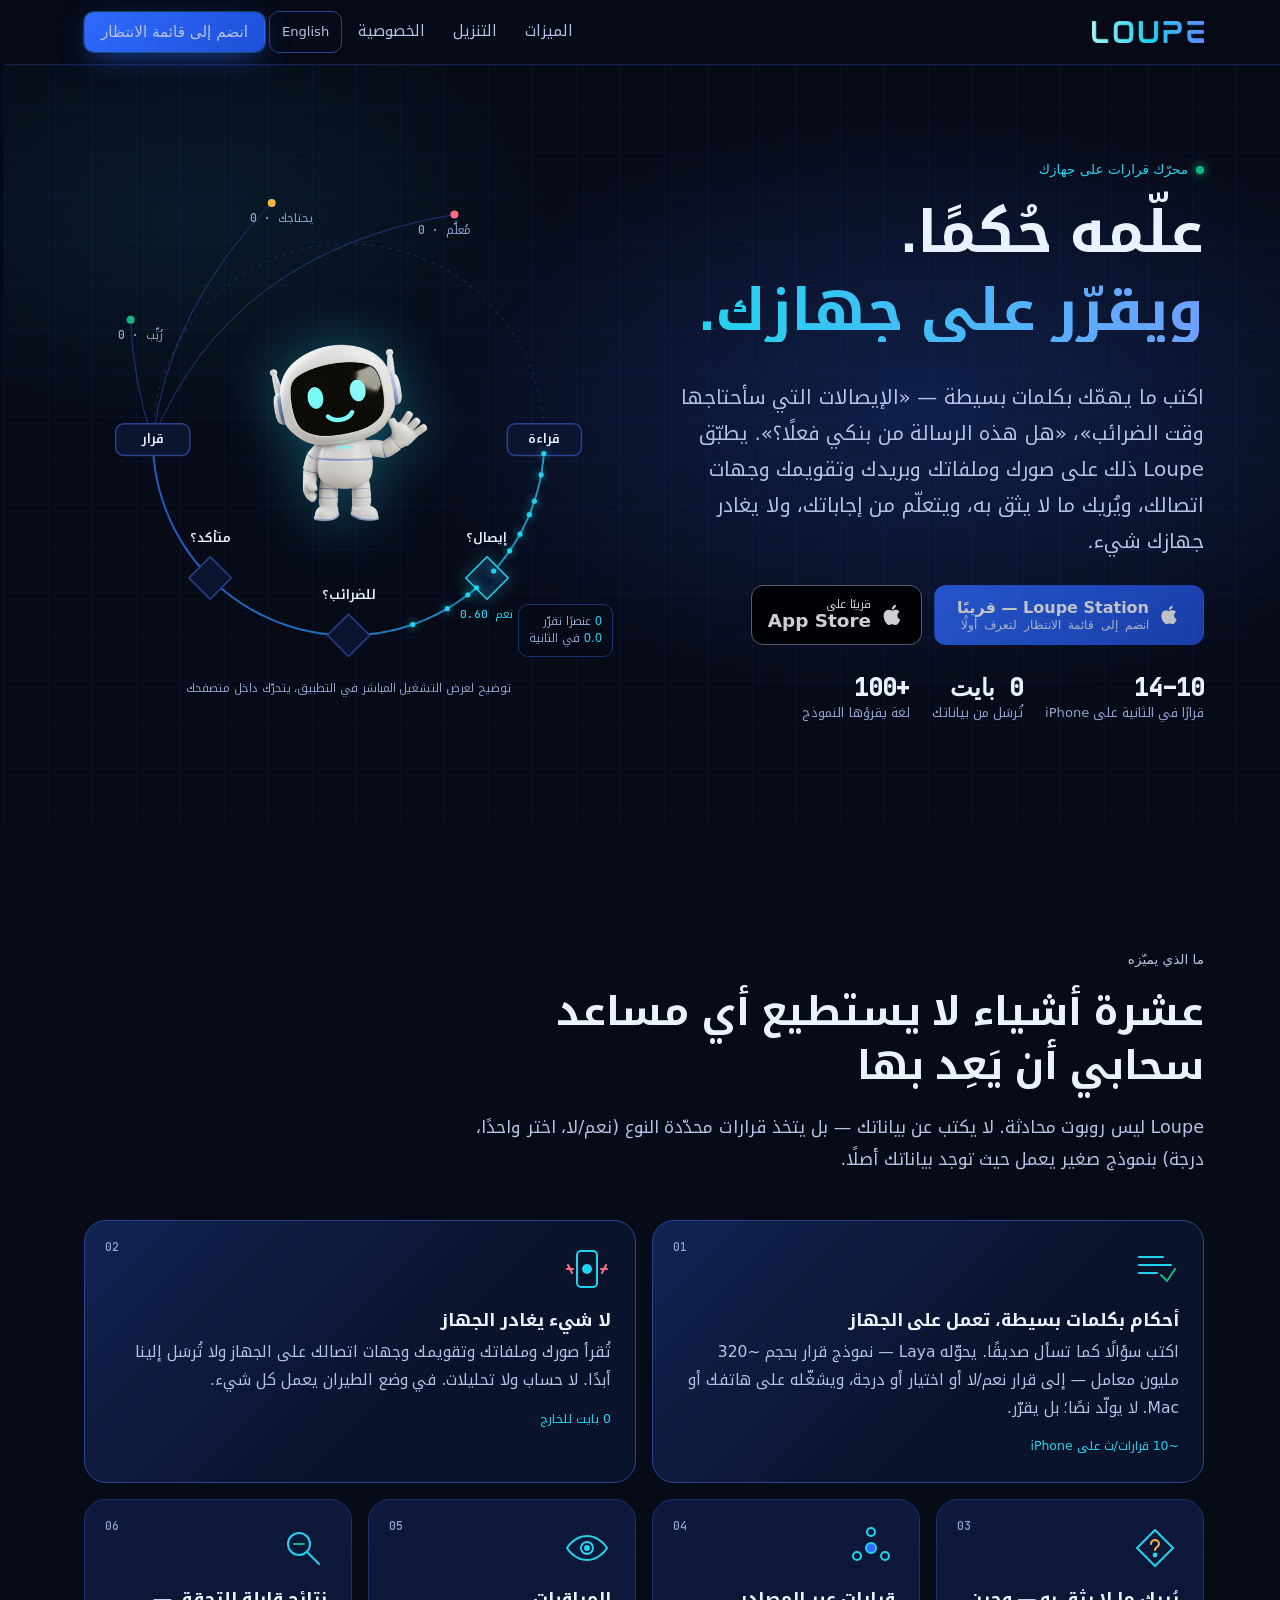
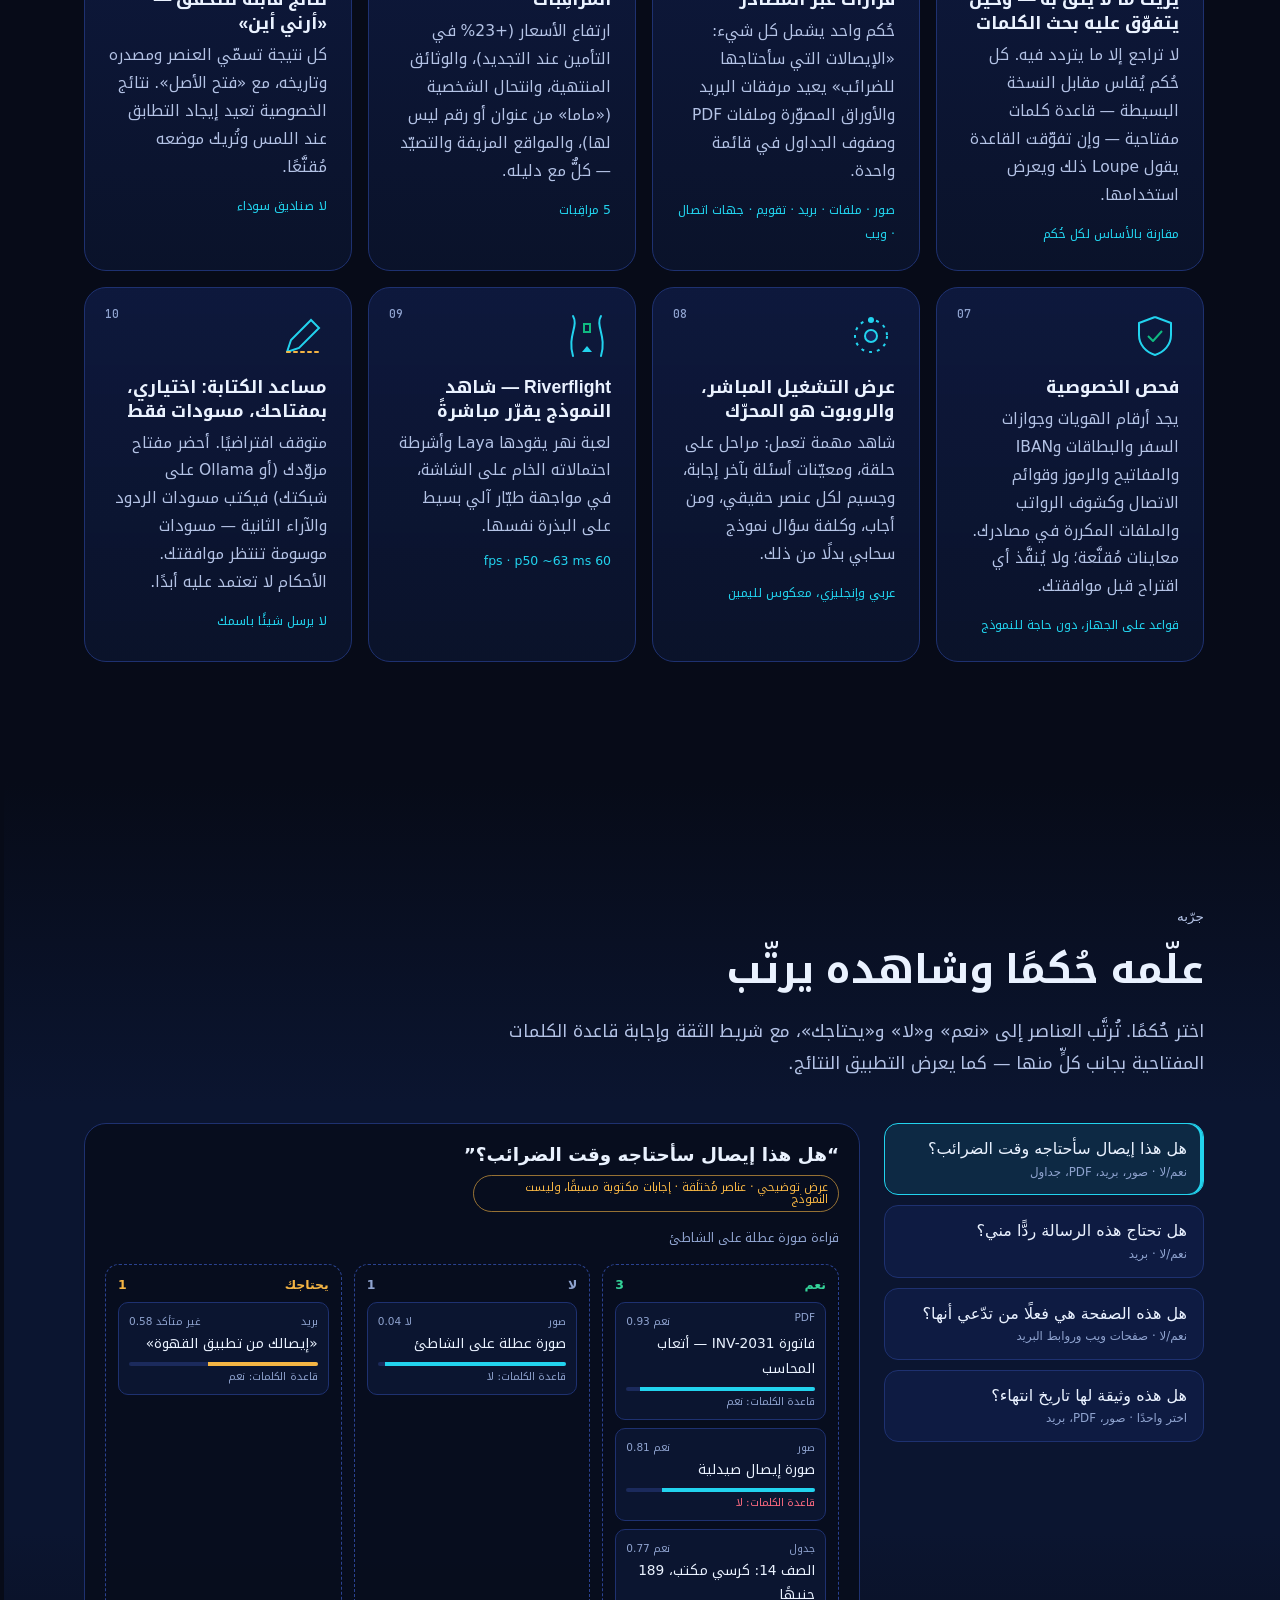
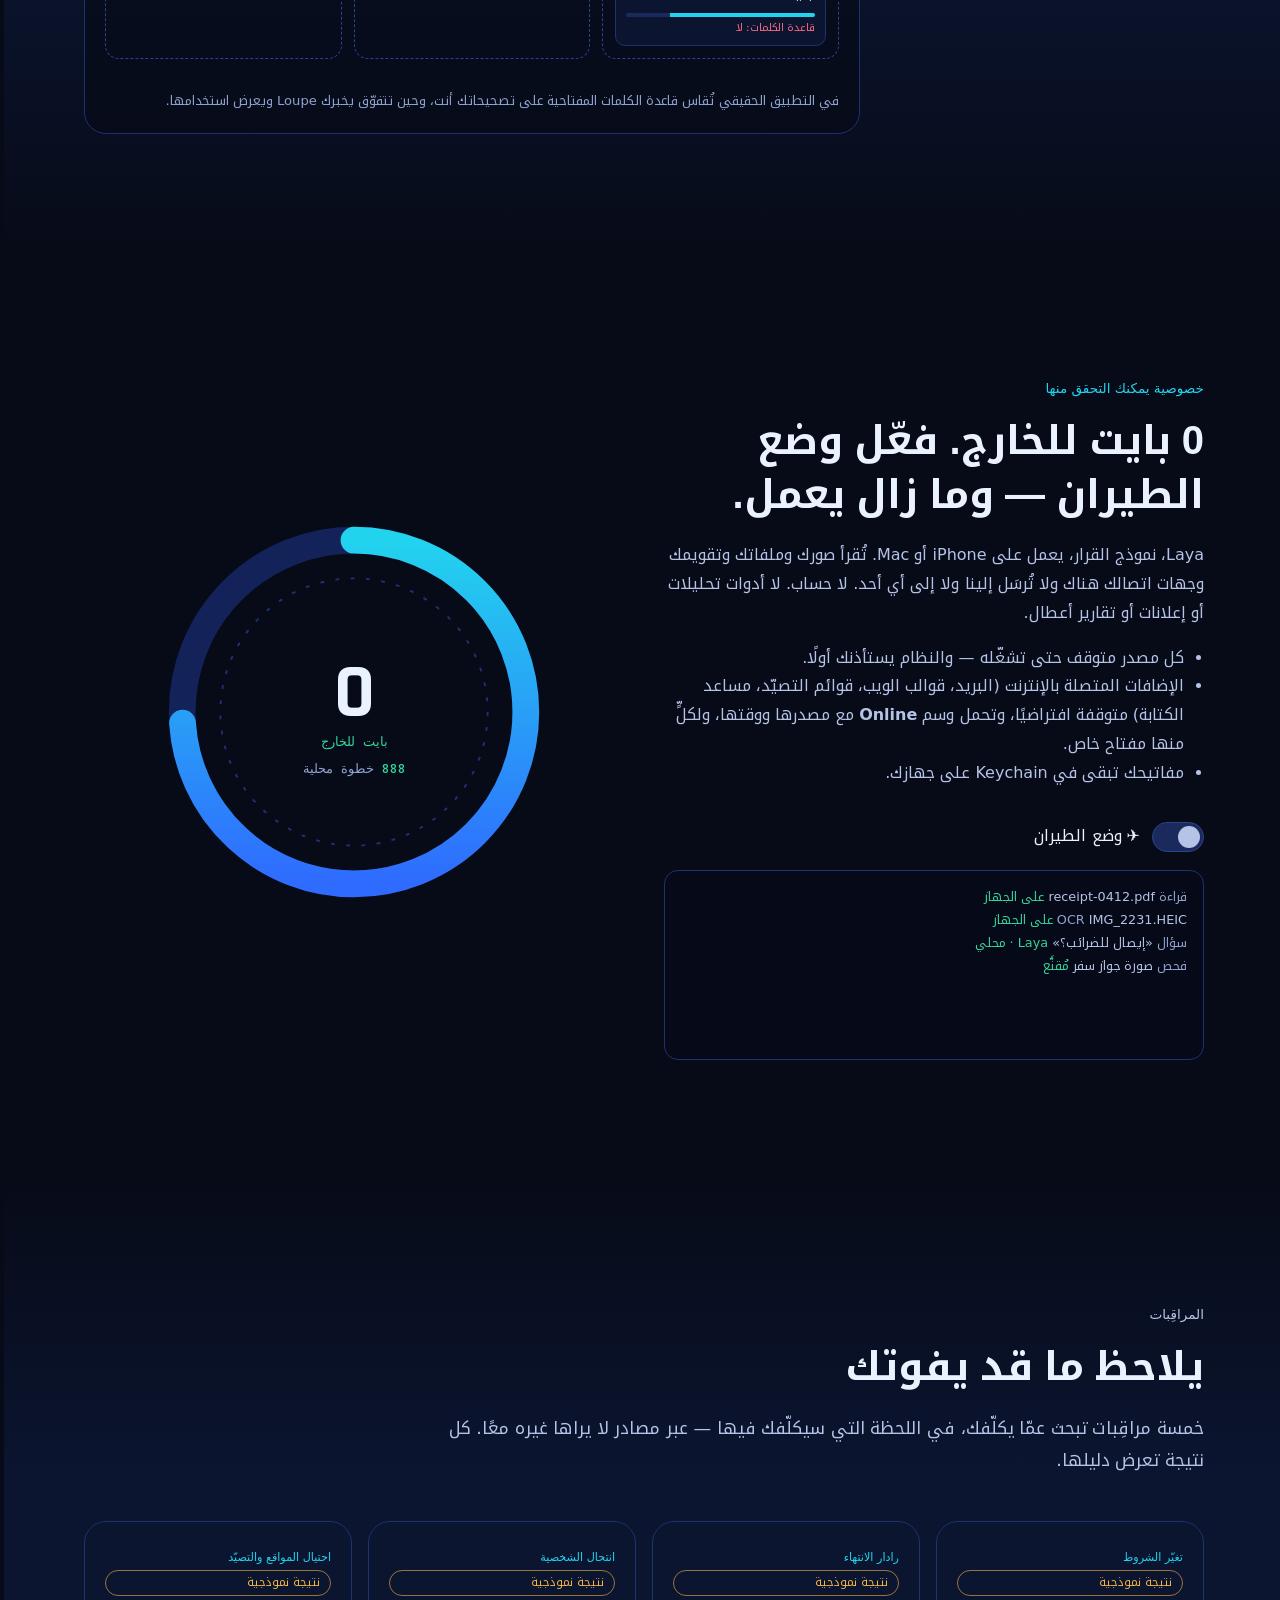
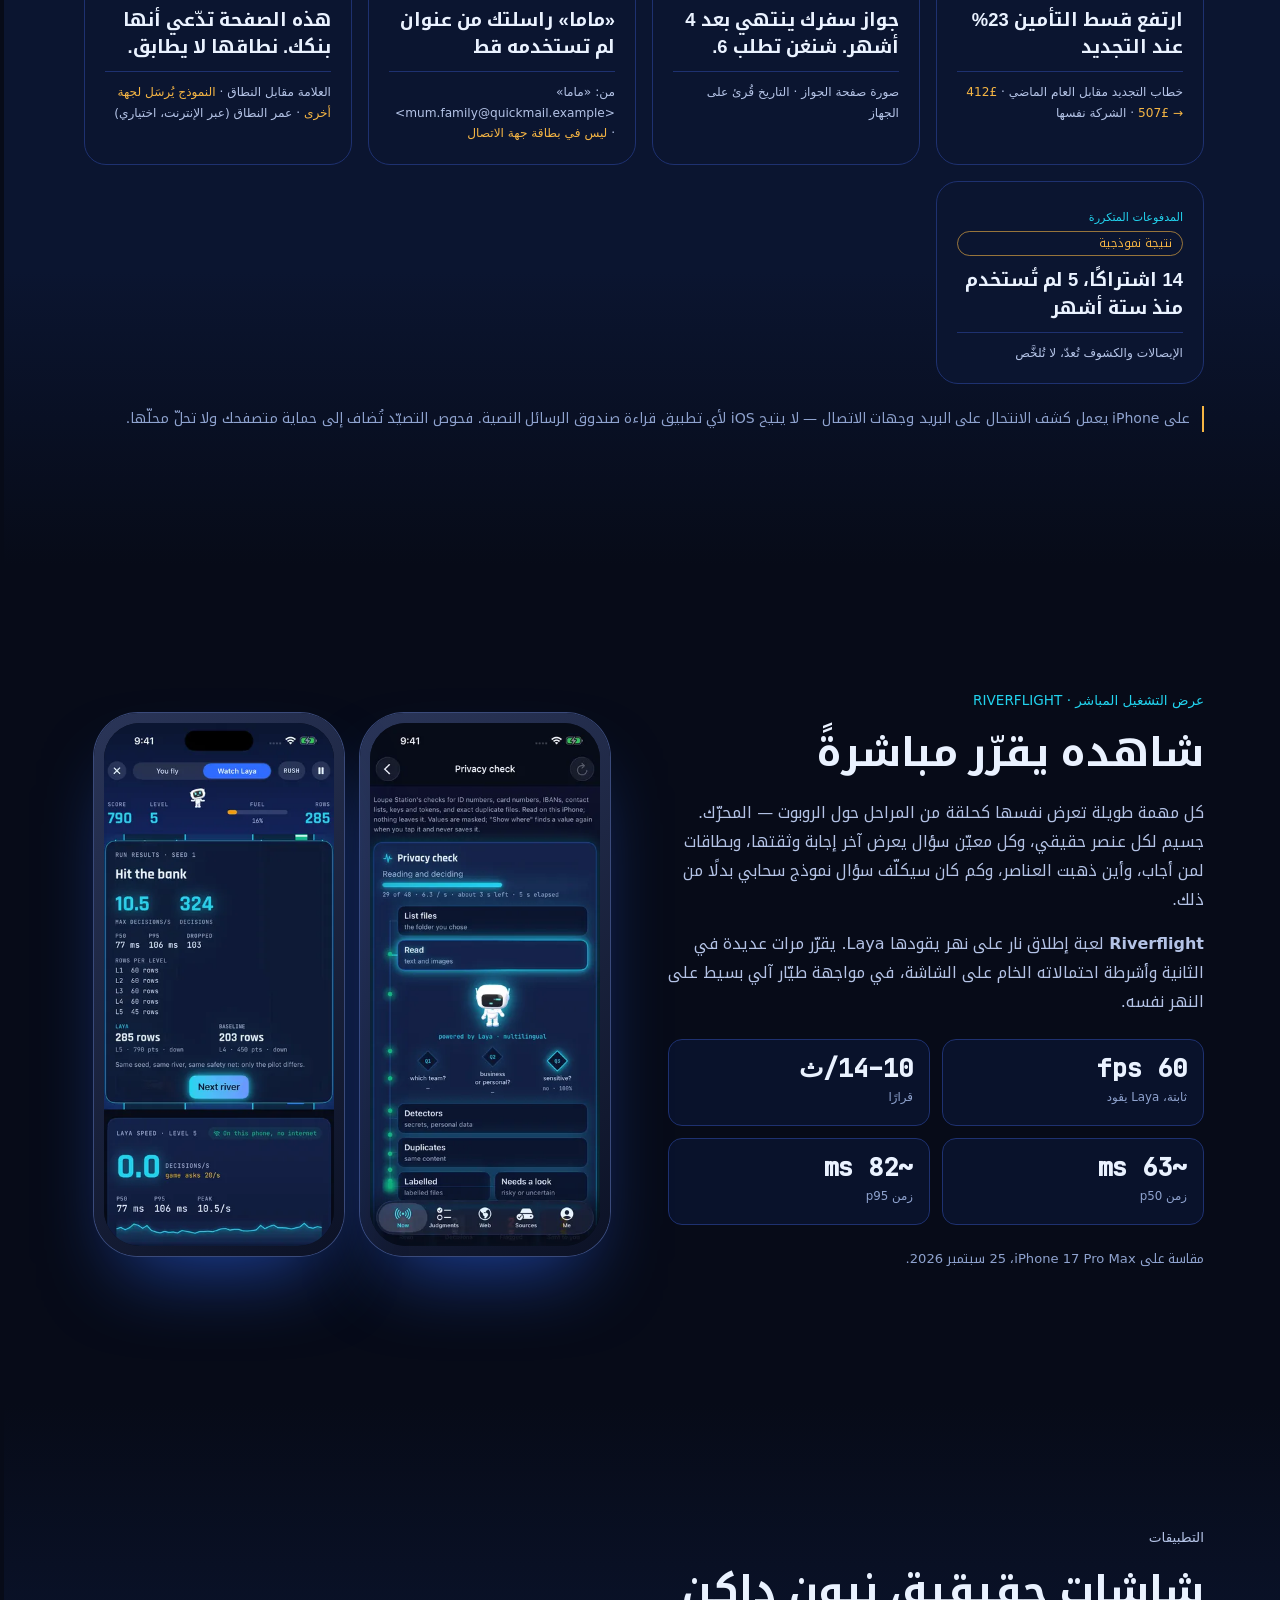
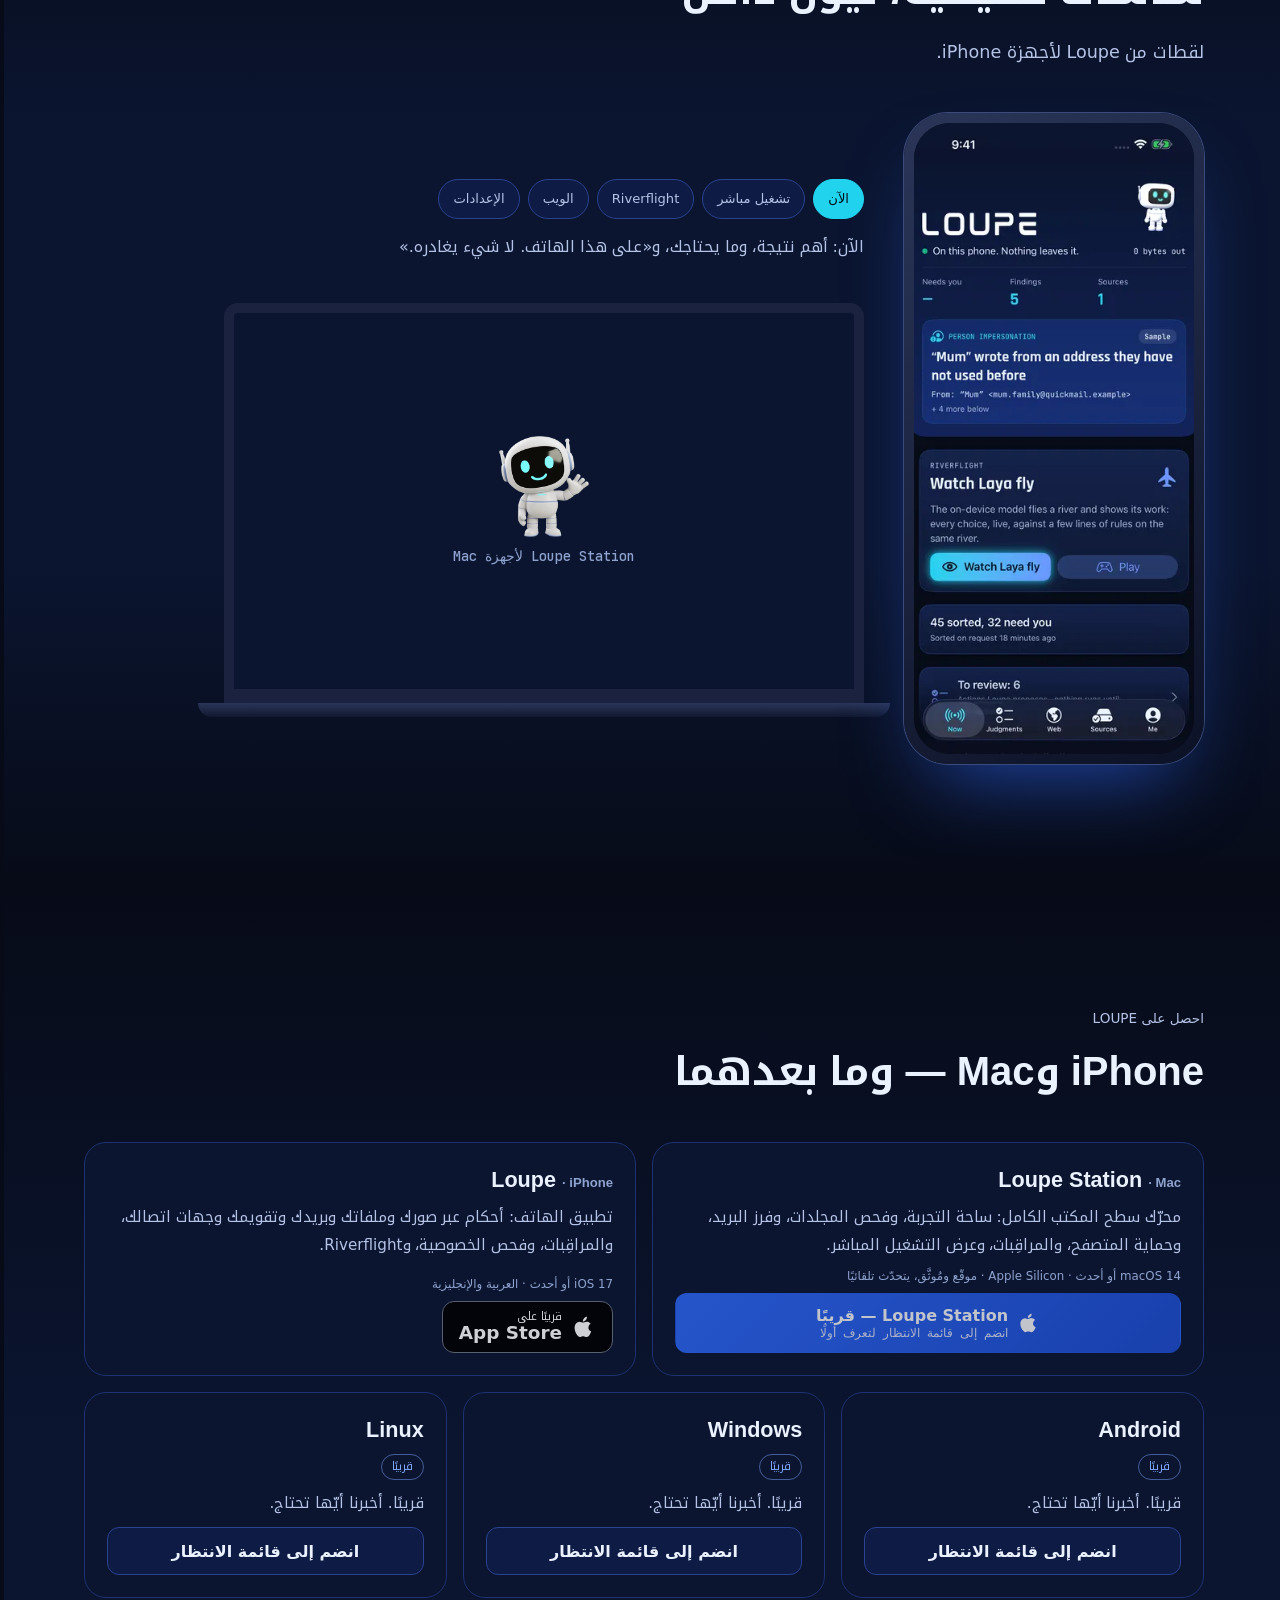
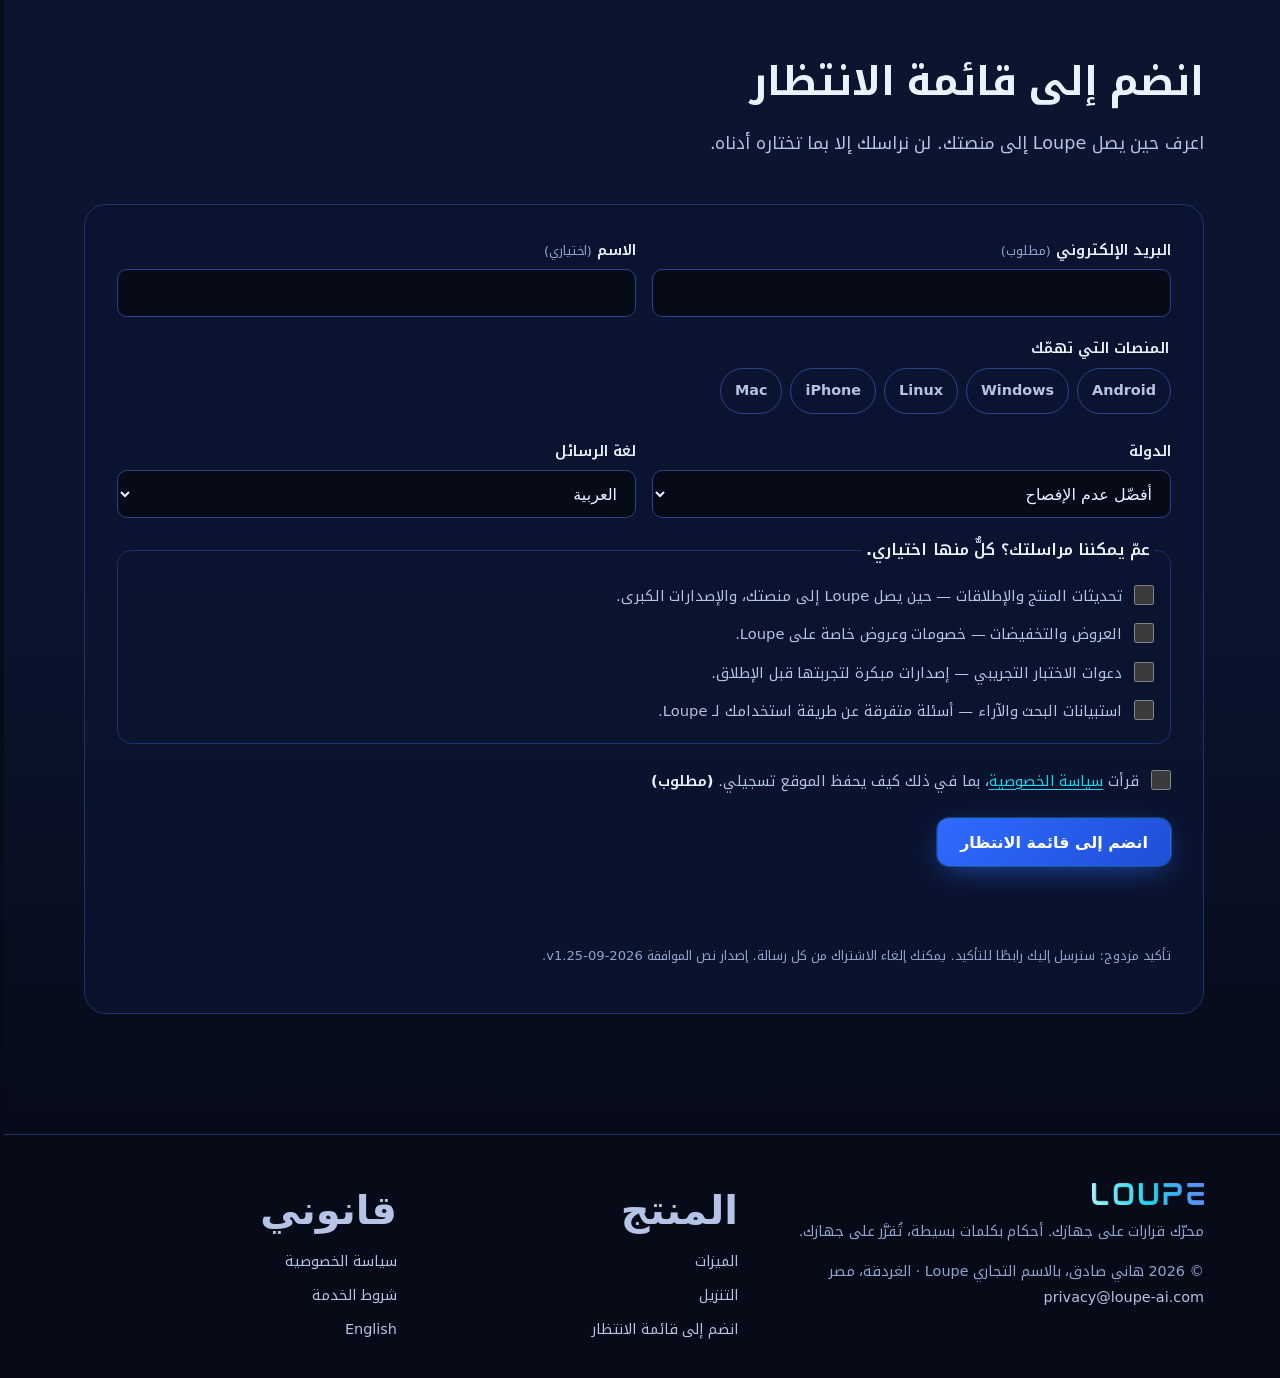
==== commit 89d0b887: "Remove incompletion notes from site (EN + AR) Drop honest-limits section, run_honest lines, simulato" ====
--- a/ar/index.html
+++ b/ar/index.html
@@ -54,7 +54,7 @@
 <h1>علّمه حُكمًا.<br><span class="accent">ويقرّر على جهازك.</span></h1>
 <p class="lede">اكتب ما يهمّك بكلمات بسيطة — «الإيصالات التي سأحتاجها وقت الضرائب»، «هل هذه الرسالة من بنكي فعلًا؟». يطبّق Loupe ذلك على صورك وملفاتك وبريدك وتقويمك وجهات اتصالك، ويُريك ما لا يثق به، ويتعلّم من إجاباتك، ولا يغادر جهازك شيء.</p>
 <div class="cta-row"><a class="btn btn-primary" href="/ar/download/#waitlist" data-download="mac" data-platform="mac" aria-disabled="true"><svg width=22 height=22 viewBox="0 0 24 24" fill="currentColor" aria-hidden="true"><path d="M16.4 12.6c0-2.6 2.1-3.8 2.2-3.9-1.2-1.8-3.1-2-3.7-2-1.6-.2-3.1.9-3.9.9-.8 0-2-.9-3.3-.9-1.7 0-3.3 1-4.2 2.5-1.8 3.1-.5 7.7 1.3 10.2.9 1.2 1.9 2.6 3.2 2.6 1.3-.1 1.8-.8 3.3-.8 1.6 0 2 .8 3.4.8 1.4 0 2.3-1.3 3.1-2.5 1-1.4 1.4-2.8 1.4-2.9 0 0-2.8-1-2.8-4zM13.9 5c.7-.9 1.2-2 1-3.2-1 0-2.3.7-3 1.6-.7.8-1.2 2-1.1 3.1 1.2.1 2.3-.6 3.1-1.5z"/></svg><span class="btn-stack"><span class="lbl">Loupe Station — قريبًا</span><small>انضم إلى قائمة الانتظار لتعرف أولًا</small></span></a><a class="appstore" href="/ar/download/#waitlist" data-download="ios" data-platform="ios" aria-disabled="true"><svg viewBox="0 0 24 24" fill="currentColor" aria-hidden="true"><path d="M16.4 12.6c0-2.6 2.1-3.8 2.2-3.9-1.2-1.8-3.1-2-3.7-2-1.6-.2-3.1.9-3.9.9-.8 0-2-.9-3.3-.9-1.7 0-3.3 1-4.2 2.5-1.8 3.1-.5 7.7 1.3 10.2.9 1.2 1.9 2.6 3.2 2.6 1.3-.1 1.8-.8 3.3-.8 1.6 0 2 .8 3.4.8 1.4 0 2.3-1.3 3.1-2.5 1-1.4 1.4-2.8 1.4-2.9 0 0-2.8-1-2.8-4zM13.9 5c.7-.9 1.2-2 1-3.2-1 0-2.3.7-3 1.6-.7.8-1.2 2-1.1 3.1 1.2.1 2.3-.6 3.1-1.5z"/></svg><span><span class="top">قريبًا على</span><b>App Store</b></span></a></div>
-<div class="hero-stats"><div><b>10–14</b>قرارًا في الثانية · مقاسة على محاكي iPhone</div><div><b>0 بايت</b>تُرسَل من بياناتك</div><div><b>+100</b>لغة يقرؤها النموذج</div></div>
+<div class="hero-stats"><div><b>10–14</b>قرارًا في الثانية على iPhone</div><div><b>0 بايت</b>تُرسَل من بياناتك</div><div><b>+100</b>لغة يقرؤها النموذج</div></div>
 </div>
 <div class="stage" role="img" aria-label="توضيح لعرض التشغيل المباشر في التطبيق، يتحرّك داخل متصفحك">
 <canvas id="pipeline" data-labels="{&quot;read&quot;: &quot;قراءة&quot;, &quot;decide&quot;: &quot;قرار&quot;, &quot;q1&quot;: &quot;إيصال؟&quot;, &quot;q2&quot;: &quot;للضرائب؟&quot;, &quot;q3&quot;: &quot;متأكد؟&quot;, &quot;sorted&quot;: &quot;رُتِّب&quot;, &quot;needs&quot;: &quot;يحتاجك&quot;, &quot;flag&quot;: &quot;مُعلَّم&quot;, &quot;answers&quot;: [[&quot;نعم&quot;, &quot;لا&quot;], [&quot;نعم&quot;, &quot;لا&quot;], [&quot;متأكد&quot;, &quot;غير متأكد&quot;]]}"></canvas>
@@ -68,7 +68,7 @@
 <section id="different">
 <div class="wrap">
 <div class="sec-head reveal"><p class="eyebrow">ما الذي يميّزه</p><h2>عشرة أشياء لا يستطيع أي مساعد سحابي أن يَعِد بها</h2><p>Loupe ليس روبوت محادثة. لا يكتب عن بياناتك — بل يتخذ قرارات محدّدة النوع (نعم/لا، اختر واحدًا، درجة) بنموذج صغير يعمل حيث توجد بياناتك أصلًا.</p></div>
-<div class="diff-grid"><article class="card reveal lead"><span class="num mono">01</span><div class="ico"><svg viewBox="0 0 48 48" fill="none" stroke="currentColor" stroke-width="2" stroke-linecap="round" aria-hidden="true"><path class="draw" d="M8 12h24M8 20h32M8 28h18"/><path d="M30 30l6 6 8-12" stroke="#10B981" class="draw"/></svg></div><h3>أحكام بكلمات بسيطة، تعمل على الجهاز</h3><p>اكتب سؤالًا كما تسأل صديقًا. يحوّله Laya — نموذج قرار بحجم ~320 مليون معامل — إلى قرار نعم/لا أو اختيار أو درجة، ويشغّله على هاتفك أو Mac. لا يولّد نصًا؛ بل يقرّر.</p><span class="fact">~10 قرارات/ث · مقاسة على محاكي iPhone</span></article><article class="card reveal lead"><span class="num mono">02</span><div class="ico"><svg viewBox="0 0 48 48" fill="none" stroke="currentColor" stroke-width="2" aria-hidden="true"><rect x="14" y="6" width="20" height="36" rx="4" class="draw"/><circle cx="24" cy="24" r="4" fill="#22D3EE" class="blink"/><path d="M4 24h6M38 24h6" stroke="#FF6B81" stroke-linecap="round"/><path d="M5 20l4 8M43 20l-4 8" stroke="#FF6B81" stroke-linecap="round"/></svg></div><h3>لا شيء يغادر الجهاز</h3><p>تُقرأ صورك وملفاتك وتقويمك وجهات اتصالك على الجهاز ولا تُرسَل إلينا أبدًا. لا حساب ولا تحليلات. في وضع الطيران يعمل كل شيء.</p><span class="fact">0 بايت للخارج</span></article><article class="card reveal"><span class="num mono">03</span><div class="ico"><svg viewBox="0 0 48 48" fill="none" stroke="currentColor" stroke-width="2" stroke-linecap="round" aria-hidden="true"><path d="M24 6l18 18-18 18L6 24z" class="draw"/><path d="M20 20a4 4 0 118 0c0 3-4 3-4 6" stroke="#F5B544"/><circle cx="24" cy="31" r="1.4" fill="#F5B544" class="blink"/></svg></div><h3>يُريك ما لا يثق به — وحين يتفوّق عليه بحث الكلمات</h3><p>لا تراجع إلا ما يتردد فيه. كل حُكم يُقاس مقابل النسخة البسيطة — قاعدة كلمات مفتاحية — وإن تفوّقت القاعدة يقول Loupe ذلك ويعرض استخدامها.</p><span class="fact">مقارنة بالأساس لكل حُكم</span></article><article class="card reveal"><span class="num mono">04</span><div class="ico"><svg viewBox="0 0 48 48" fill="none" stroke="currentColor" stroke-width="2" aria-hidden="true"><g class="spin"><circle cx="24" cy="8" r="4"/><circle cx="38" cy="32" r="4"/><circle cx="10" cy="32" r="4"/></g><circle cx="24" cy="24" r="5" fill="#2F6BFF" stroke="#22D3EE"/></svg></div><h3>قرارات عبر المصادر</h3><p>حُكم واحد يشمل كل شيء: «الإيصالات التي سأحتاجها للضرائب» يعيد مرفقات البريد والأوراق المصوّرة وملفات PDF وصفوف الجداول في قائمة واحدة.</p><span class="fact">صور · ملفات · بريد · تقويم · جهات اتصال · ويب</span></article><article class="card reveal"><span class="num mono">05</span><div class="ico"><svg viewBox="0 0 48 48" fill="none" stroke="currentColor" stroke-width="2" stroke-linecap="round" aria-hidden="true"><path d="M4 24s7-12 20-12 20 12 20 12-7 12-20 12S4 24 4 24z" class="draw"/><circle cx="24" cy="24" r="6"/><circle cx="24" cy="24" r="2" fill="#22D3EE" class="blink"/></svg></div><h3>المراقِبات</h3><p>ارتفاع الأسعار (+23% في التأمين عند التجديد)، والوثائق المنتهية، وانتحال الشخصية («ماما» من عنوان أو رقم ليس لها)، والمواقع المزيفة والتصيّد — كلٌّ مع دليله.</p><span class="fact">5 مراقِبات</span></article><article class="card reveal"><span class="num mono">06</span><div class="ico"><svg viewBox="0 0 48 48" fill="none" stroke="currentColor" stroke-width="2" stroke-linecap="round" aria-hidden="true"><circle cx="20" cy="20" r="11" class="draw"/><path d="M28 28l12 12"/><path d="M15 20h10" stroke="#10B981" class="blink"/></svg></div><h3>نتائج قابلة للتحقق — «أرني أين»</h3><p>كل نتيجة تسمّي العنصر ومصدره وتاريخه، مع «فتح الأصل». نتائج الخصوصية تعيد إيجاد التطابق عند اللمس وتُريك موضعه مُقنَّعًا.</p><span class="fact">لا صناديق سوداء</span></article><article class="card reveal"><span class="num mono">07</span><div class="ico"><svg viewBox="0 0 48 48" fill="none" stroke="currentColor" stroke-width="2" stroke-linejoin="round" aria-hidden="true"><path d="M24 5l16 6v12c0 10-7 17-16 20C15 40 8 33 8 23V11z" class="draw"/><path d="M17 24l5 5 9-10" stroke="#10B981" class="draw"/></svg></div><h3>فحص الخصوصية</h3><p>يجد أرقام الهويات وجوازات السفر والبطاقات وIBAN والمفاتيح والرموز وقوائم الاتصال وكشوف الرواتب والملفات المكررة في مصادرك. معاينات مُقنَّعة؛ ولا يُنفَّذ أي اقتراح قبل موافقتك.</p><span class="fact">قواعد على الجهاز، دون حاجة للنموذج</span></article><article class="card reveal"><span class="num mono">08</span><div class="ico"><svg viewBox="0 0 48 48" fill="none" stroke="currentColor" stroke-width="2" aria-hidden="true"><circle cx="24" cy="24" r="16" stroke-dasharray="3 5"/><g class="orbit"><circle cx="24" cy="8" r="3" fill="#22D3EE" stroke="none"/></g><circle cx="24" cy="24" r="6" fill="#13235A"/></svg></div><h3>عرض التشغيل المباشر، والروبوت هو المحرّك</h3><p>شاهد مهمة تعمل: مراحل على حلقة، ومعيّنات أسئلة بآخر إجابة، وجسيم لكل عنصر حقيقي، ومن أجاب، وكلفة سؤال نموذج سحابي بدلًا من ذلك.</p><span class="fact">عربي وإنجليزي، معكوس لليمين</span></article><article class="card reveal"><span class="num mono">09</span><div class="ico"><svg viewBox="0 0 48 48" fill="none" stroke="currentColor" stroke-width="2" stroke-linecap="round" aria-hidden="true"><path d="M10 4c6 10-6 20 0 40M38 4c-6 10 6 20 0 40" class="draw"/><path d="M24 34l-5 6h10z" fill="#22D3EE" stroke="none"/><rect x="21" y="12" width="6" height="8" stroke="#10B981" class="blink"/></svg></div><h3>Riverflight — شاهد النموذج يقرّر مباشرةً</h3><p>لعبة نهر يقودها Laya وأشرطة احتمالاته الخام على الشاشة، في مواجهة طيّار آلي بسيط على البذرة نفسها. بصراحة: دون ضبط، يخسر — حاليًا.</p><span class="fact">60 fps · p50 ~63 ms · محاكي</span></article><article class="card reveal"><span class="num mono">10</span><div class="ico"><svg viewBox="0 0 48 48" fill="none" stroke="currentColor" stroke-width="2" stroke-linecap="round" aria-hidden="true"><path d="M8 40l4-12 20-20 8 8-20 20z" class="draw"/><path d="M8 40h32" stroke="#F5B544" stroke-dasharray="3 4"/></svg></div><h3>مساعد الكتابة: اختياري، بمفتاحك، مسودات فقط</h3><p>متوقف افتراضيًا. أحضر مفتاح مزوّدك (أو Ollama على شبكتك) فيكتب مسودات الردود والآراء الثانية — مسودات موسومة تنتظر موافقتك. الأحكام لا تعتمد عليه أبدًا.</p><span class="fact">لا يرسل شيئًا باسمك</span></article></div>
+<div class="diff-grid"><article class="card reveal lead"><span class="num mono">01</span><div class="ico"><svg viewBox="0 0 48 48" fill="none" stroke="currentColor" stroke-width="2" stroke-linecap="round" aria-hidden="true"><path class="draw" d="M8 12h24M8 20h32M8 28h18"/><path d="M30 30l6 6 8-12" stroke="#10B981" class="draw"/></svg></div><h3>أحكام بكلمات بسيطة، تعمل على الجهاز</h3><p>اكتب سؤالًا كما تسأل صديقًا. يحوّله Laya — نموذج قرار بحجم ~320 مليون معامل — إلى قرار نعم/لا أو اختيار أو درجة، ويشغّله على هاتفك أو Mac. لا يولّد نصًا؛ بل يقرّر.</p><span class="fact">~10 قرارات/ث على iPhone</span></article><article class="card reveal lead"><span class="num mono">02</span><div class="ico"><svg viewBox="0 0 48 48" fill="none" stroke="currentColor" stroke-width="2" aria-hidden="true"><rect x="14" y="6" width="20" height="36" rx="4" class="draw"/><circle cx="24" cy="24" r="4" fill="#22D3EE" class="blink"/><path d="M4 24h6M38 24h6" stroke="#FF6B81" stroke-linecap="round"/><path d="M5 20l4 8M43 20l-4 8" stroke="#FF6B81" stroke-linecap="round"/></svg></div><h3>لا شيء يغادر الجهاز</h3><p>تُقرأ صورك وملفاتك وتقويمك وجهات اتصالك على الجهاز ولا تُرسَل إلينا أبدًا. لا حساب ولا تحليلات. في وضع الطيران يعمل كل شيء.</p><span class="fact">0 بايت للخارج</span></article><article class="card reveal"><span class="num mono">03</span><div class="ico"><svg viewBox="0 0 48 48" fill="none" stroke="currentColor" stroke-width="2" stroke-linecap="round" aria-hidden="true"><path d="M24 6l18 18-18 18L6 24z" class="draw"/><path d="M20 20a4 4 0 118 0c0 3-4 3-4 6" stroke="#F5B544"/><circle cx="24" cy="31" r="1.4" fill="#F5B544" class="blink"/></svg></div><h3>يُريك ما لا يثق به — وحين يتفوّق عليه بحث الكلمات</h3><p>لا تراجع إلا ما يتردد فيه. كل حُكم يُقاس مقابل النسخة البسيطة — قاعدة كلمات مفتاحية — وإن تفوّقت القاعدة يقول Loupe ذلك ويعرض استخدامها.</p><span class="fact">مقارنة بالأساس لكل حُكم</span></article><article class="card reveal"><span class="num mono">04</span><div class="ico"><svg viewBox="0 0 48 48" fill="none" stroke="currentColor" stroke-width="2" aria-hidden="true"><g class="spin"><circle cx="24" cy="8" r="4"/><circle cx="38" cy="32" r="4"/><circle cx="10" cy="32" r="4"/></g><circle cx="24" cy="24" r="5" fill="#2F6BFF" stroke="#22D3EE"/></svg></div><h3>قرارات عبر المصادر</h3><p>حُكم واحد يشمل كل شيء: «الإيصالات التي سأحتاجها للضرائب» يعيد مرفقات البريد والأوراق المصوّرة وملفات PDF وصفوف الجداول في قائمة واحدة.</p><span class="fact">صور · ملفات · بريد · تقويم · جهات اتصال · ويب</span></article><article class="card reveal"><span class="num mono">05</span><div class="ico"><svg viewBox="0 0 48 48" fill="none" stroke="currentColor" stroke-width="2" stroke-linecap="round" aria-hidden="true"><path d="M4 24s7-12 20-12 20 12 20 12-7 12-20 12S4 24 4 24z" class="draw"/><circle cx="24" cy="24" r="6"/><circle cx="24" cy="24" r="2" fill="#22D3EE" class="blink"/></svg></div><h3>المراقِبات</h3><p>ارتفاع الأسعار (+23% في التأمين عند التجديد)، والوثائق المنتهية، وانتحال الشخصية («ماما» من عنوان أو رقم ليس لها)، والمواقع المزيفة والتصيّد — كلٌّ مع دليله.</p><span class="fact">5 مراقِبات</span></article><article class="card reveal"><span class="num mono">06</span><div class="ico"><svg viewBox="0 0 48 48" fill="none" stroke="currentColor" stroke-width="2" stroke-linecap="round" aria-hidden="true"><circle cx="20" cy="20" r="11" class="draw"/><path d="M28 28l12 12"/><path d="M15 20h10" stroke="#10B981" class="blink"/></svg></div><h3>نتائج قابلة للتحقق — «أرني أين»</h3><p>كل نتيجة تسمّي العنصر ومصدره وتاريخه، مع «فتح الأصل». نتائج الخصوصية تعيد إيجاد التطابق عند اللمس وتُريك موضعه مُقنَّعًا.</p><span class="fact">لا صناديق سوداء</span></article><article class="card reveal"><span class="num mono">07</span><div class="ico"><svg viewBox="0 0 48 48" fill="none" stroke="currentColor" stroke-width="2" stroke-linejoin="round" aria-hidden="true"><path d="M24 5l16 6v12c0 10-7 17-16 20C15 40 8 33 8 23V11z" class="draw"/><path d="M17 24l5 5 9-10" stroke="#10B981" class="draw"/></svg></div><h3>فحص الخصوصية</h3><p>يجد أرقام الهويات وجوازات السفر والبطاقات وIBAN والمفاتيح والرموز وقوائم الاتصال وكشوف الرواتب والملفات المكررة في مصادرك. معاينات مُقنَّعة؛ ولا يُنفَّذ أي اقتراح قبل موافقتك.</p><span class="fact">قواعد على الجهاز، دون حاجة للنموذج</span></article><article class="card reveal"><span class="num mono">08</span><div class="ico"><svg viewBox="0 0 48 48" fill="none" stroke="currentColor" stroke-width="2" aria-hidden="true"><circle cx="24" cy="24" r="16" stroke-dasharray="3 5"/><g class="orbit"><circle cx="24" cy="8" r="3" fill="#22D3EE" stroke="none"/></g><circle cx="24" cy="24" r="6" fill="#13235A"/></svg></div><h3>عرض التشغيل المباشر، والروبوت هو المحرّك</h3><p>شاهد مهمة تعمل: مراحل على حلقة، ومعيّنات أسئلة بآخر إجابة، وجسيم لكل عنصر حقيقي، ومن أجاب، وكلفة سؤال نموذج سحابي بدلًا من ذلك.</p><span class="fact">عربي وإنجليزي، معكوس لليمين</span></article><article class="card reveal"><span class="num mono">09</span><div class="ico"><svg viewBox="0 0 48 48" fill="none" stroke="currentColor" stroke-width="2" stroke-linecap="round" aria-hidden="true"><path d="M10 4c6 10-6 20 0 40M38 4c-6 10 6 20 0 40" class="draw"/><path d="M24 34l-5 6h10z" fill="#22D3EE" stroke="none"/><rect x="21" y="12" width="6" height="8" stroke="#10B981" class="blink"/></svg></div><h3>Riverflight — شاهد النموذج يقرّر مباشرةً</h3><p>لعبة نهر يقودها Laya وأشرطة احتمالاته الخام على الشاشة، في مواجهة طيّار آلي بسيط على البذرة نفسها.</p><span class="fact">60 fps · p50 ~63 ms</span></article><article class="card reveal"><span class="num mono">10</span><div class="ico"><svg viewBox="0 0 48 48" fill="none" stroke="currentColor" stroke-width="2" stroke-linecap="round" aria-hidden="true"><path d="M8 40l4-12 20-20 8 8-20 20z" class="draw"/><path d="M8 40h32" stroke="#F5B544" stroke-dasharray="3 4"/></svg></div><h3>مساعد الكتابة: اختياري، بمفتاحك، مسودات فقط</h3><p>متوقف افتراضيًا. أحضر مفتاح مزوّدك (أو Ollama على شبكتك) فيكتب مسودات الردود والآراء الثانية — مسودات موسومة تنتظر موافقتك. الأحكام لا تعتمد عليه أبدًا.</p><span class="fact">لا يرسل شيئًا باسمك</span></article></div>
 </div>
 </section>
 
@@ -127,8 +127,7 @@
 <div class="reveal">
 <p class="eyebrow">عرض التشغيل المباشر · Riverflight</p><h2>شاهده يقرّر مباشرةً</h2><p style="color:var(--ink2)">كل مهمة طويلة تعرض نفسها كحلقة من المراحل حول الروبوت — المحرّك. جسيم لكل عنصر حقيقي، وكل معيّن سؤال يعرض آخر إجابة وثقتها، وبطاقات لمن أجاب، وأين ذهبت العناصر، وكم كان سيكلّف سؤال نموذج سحابي بدلًا من ذلك.</p><p style="color:var(--ink2)"><b>Riverflight</b> لعبة إطلاق نار على نهر يقودها Laya. يقرّر مرات عديدة في الثانية وأشرطة احتمالاته الخام على الشاشة، في مواجهة طيّار آلي بسيط على النهر نفسه.</p>
 <div class="stats"><div class="stat"><b>60 fps</b><span>ثابتة، Laya يقود</span></div><div class="stat"><b>10–14/ث</b><span>قرارًا</span></div><div class="stat"><b>~63 ms</b><span>زمن p50</span></div><div class="stat"><b>~82 ms</b><span>زمن p95</span></div></div>
-<p class="small">مقاسة على محاكي iPhone ‏(iPhone 17 Pro Max)، 25 سبتمبر 2026. لم تُقَس بعد على iPhone حقيقي.</p>
-<p class="note">الحالة بصراحة: دون ضبط، يخسر Laya أمام الطيّار الأساسي — لا يتجه نحو الوقود. الضبط الدقيق هو الحل المخطط.</p>
+<p class="small">مقاسة على iPhone 17 Pro Max، ‏25 سبتمبر 2026.</p>
 </div>
 <div class="reveal" style="display:flex;gap:16px;justify-content:center;flex-wrap:wrap">
 <div class="phone" style="width:min(250px,42vw)"><div class="screen"><img class="on" src="/assets/img/shots/live-run-360.webp" srcset="/assets/img/shots/live-run-360.webp 360w, /assets/img/shots/live-run-720.webp 720w" sizes="250px" alt="فحص الخصوصية كتشغيل مباشر: المراحل ومعيّنات الأسئلة والروبوت كمحرّك." width="360" height="782" loading="lazy" decoding="async"></div></div>
@@ -139,21 +138,15 @@
 
 <section id="devices" class="alt">
 <div class="wrap">
-<div class="sec-head reveal"><p class="eyebrow">التطبيقات</p><h2>شاشات حقيقية، نيون داكن</h2><p>لقطات من Loupe لأجهزة iPhone (محاكي iOS).</p></div>
+<div class="sec-head reveal"><p class="eyebrow">التطبيقات</p><h2>شاشات حقيقية، نيون داكن</h2><p>لقطات من Loupe لأجهزة iPhone.</p></div>
 <div class="devices" data-carousel>
 <div class="phone"><div class="screen" id="shot-panel" role="tabpanel" aria-live="polite"><img src="/assets/img/shots/now-360.webp" srcset="/assets/img/shots/now-360.webp 360w, /assets/img/shots/now-720.webp 720w" sizes="300px" alt="الآن: أهم نتيجة، وما يحتاجك، و«على هذا الهاتف. لا شيء يغادره.»" width="360" height="782" loading="lazy" decoding="async" class=on><img data-src="/assets/img/shots/live-run-360.webp" data-srcset="/assets/img/shots/live-run-360.webp 360w, /assets/img/shots/live-run-720.webp 720w" sizes="300px" alt="فحص الخصوصية كتشغيل مباشر: المراحل ومعيّنات الأسئلة والروبوت كمحرّك." width="360" height="782" loading="lazy" decoding="async"><img data-src="/assets/img/shots/game-360.webp" data-srcset="/assets/img/shots/game-360.webp 360w, /assets/img/shots/game-720.webp 720w" sizes="300px" alt="نتائج Riverflight: القرارات في الثانية وزمن p50/p95 وLaya مقابل الأساس." width="360" height="782" loading="lazy" decoding="async"><img data-src="/assets/img/shots/web-360.webp" data-srcset="/assets/img/shots/web-360.webp 360w, /assets/img/shots/web-720.webp 720w" sizes="300px" alt="قوالب الويب: بيانات من الإنترنت (موسومة بمصدرها ووقتها) مرتّبة على الهاتف." width="360" height="782" loading="lazy" decoding="async"><img data-src="/assets/img/shots/settings-360.webp" data-srcset="/assets/img/shots/settings-360.webp 360w, /assets/img/shots/settings-720.webp 720w" sizes="300px" alt="إعدادات النموذج: كل قيمة مع قيمتها الافتراضية والمفاضلة." width="360" height="782" loading="lazy" decoding="async"></div></div>
 <div>
 <div class="car-ctl" role="tablist" aria-label="شاشات حقيقية، نيون داكن"><button role="tab" id="tab-now" aria-controls="shot-panel" aria-selected="true" data-cap="الآن: أهم نتيجة، وما يحتاجك، و«على هذا الهاتف. لا شيء يغادره.»">الآن</button><button role="tab" id="tab-live-run" aria-controls="shot-panel" aria-selected="false" data-cap="فحص الخصوصية كتشغيل مباشر: المراحل ومعيّنات الأسئلة والروبوت كمحرّك.">تشغيل مباشر</button><button role="tab" id="tab-game" aria-controls="shot-panel" aria-selected="false" data-cap="نتائج Riverflight: القرارات في الثانية وزمن p50/p95 وLaya مقابل الأساس.">Riverflight</button><button role="tab" id="tab-web" aria-controls="shot-panel" aria-selected="false" data-cap="قوالب الويب: بيانات من الإنترنت (موسومة بمصدرها ووقتها) مرتّبة على الهاتف.">الويب</button><button role="tab" id="tab-settings" aria-controls="shot-panel" aria-selected="false" data-cap="إعدادات النموذج: كل قيمة مع قيمتها الافتراضية والمفاضلة.">الإعدادات</button></div>
 <p class="car-cap"></p>
-<div class="mac" style="margin-top:22px"><div class="screen"><div class="ph"><img src="/assets/img/mascot-320.webp" alt="" width="90" height="100" loading="lazy">لقطة Loupe Station — قريبًا</div></div><div class="base"></div></div>
-</div>
-</div>
-</div>
-</section>
-
-<section id="honest">
-<div class="wrap">
-<div class="honest reveal"><p class="eyebrow" style="color:var(--amber)">أين نقف</p><h2>ما يمكننا ادعاؤه وما لا يمكننا بعد</h2><ul><li><b>النموذج غير مضبوط بعد.</b> على 45 عنصرًا اصطناعيًا يخسر أمام قواعد الكلمات المفتاحية البسيطة في كل حُكم قيس (الإيصالات: 64% مقابل 95% على 39 عنصرًا مُعلَّمًا يدويًا). التطبيق يُريك ذلك ولا يخفيه.</li><li><b>يتفوّق Laya على قاعدته الأساسية في أمثلة 6 من 55 قالبًا.</b> الضبط الدقيق على تصحيحاتك هو الحل المخطط.</li><li><b>الثقة خام ومبالغ فيها</b> حتى تُعايَر على تصحيحاتك؛ والتطبيق يوسمها بذلك.</li><li><b>أرقام السرعة من محاكي iPhone.</b> السرعة والبطارية والحرارة على جهاز حقيقي لم تُقَس بعد.</li><li><b>فحوص التصيّد خط دفاع ثانٍ</b> لا بديل عن حماية متصفحك. النموذج المحلي الصغير ليس محصّنًا ضد الهجمات المتعمَّدة.</li><li><b>Loupe لأجهزة iPhone ليس على App Store بعد.</b></li></ul></div>
+<div class="mac" style="margin-top:22px"><div class="screen"><div class="ph"><img src="/assets/img/mascot-320.webp" alt="" width="90" height="100" loading="lazy">Loupe Station لأجهزة Mac</div></div><div class="base"></div></div>
+</div>
+</div>
 </div>
 </section>
 
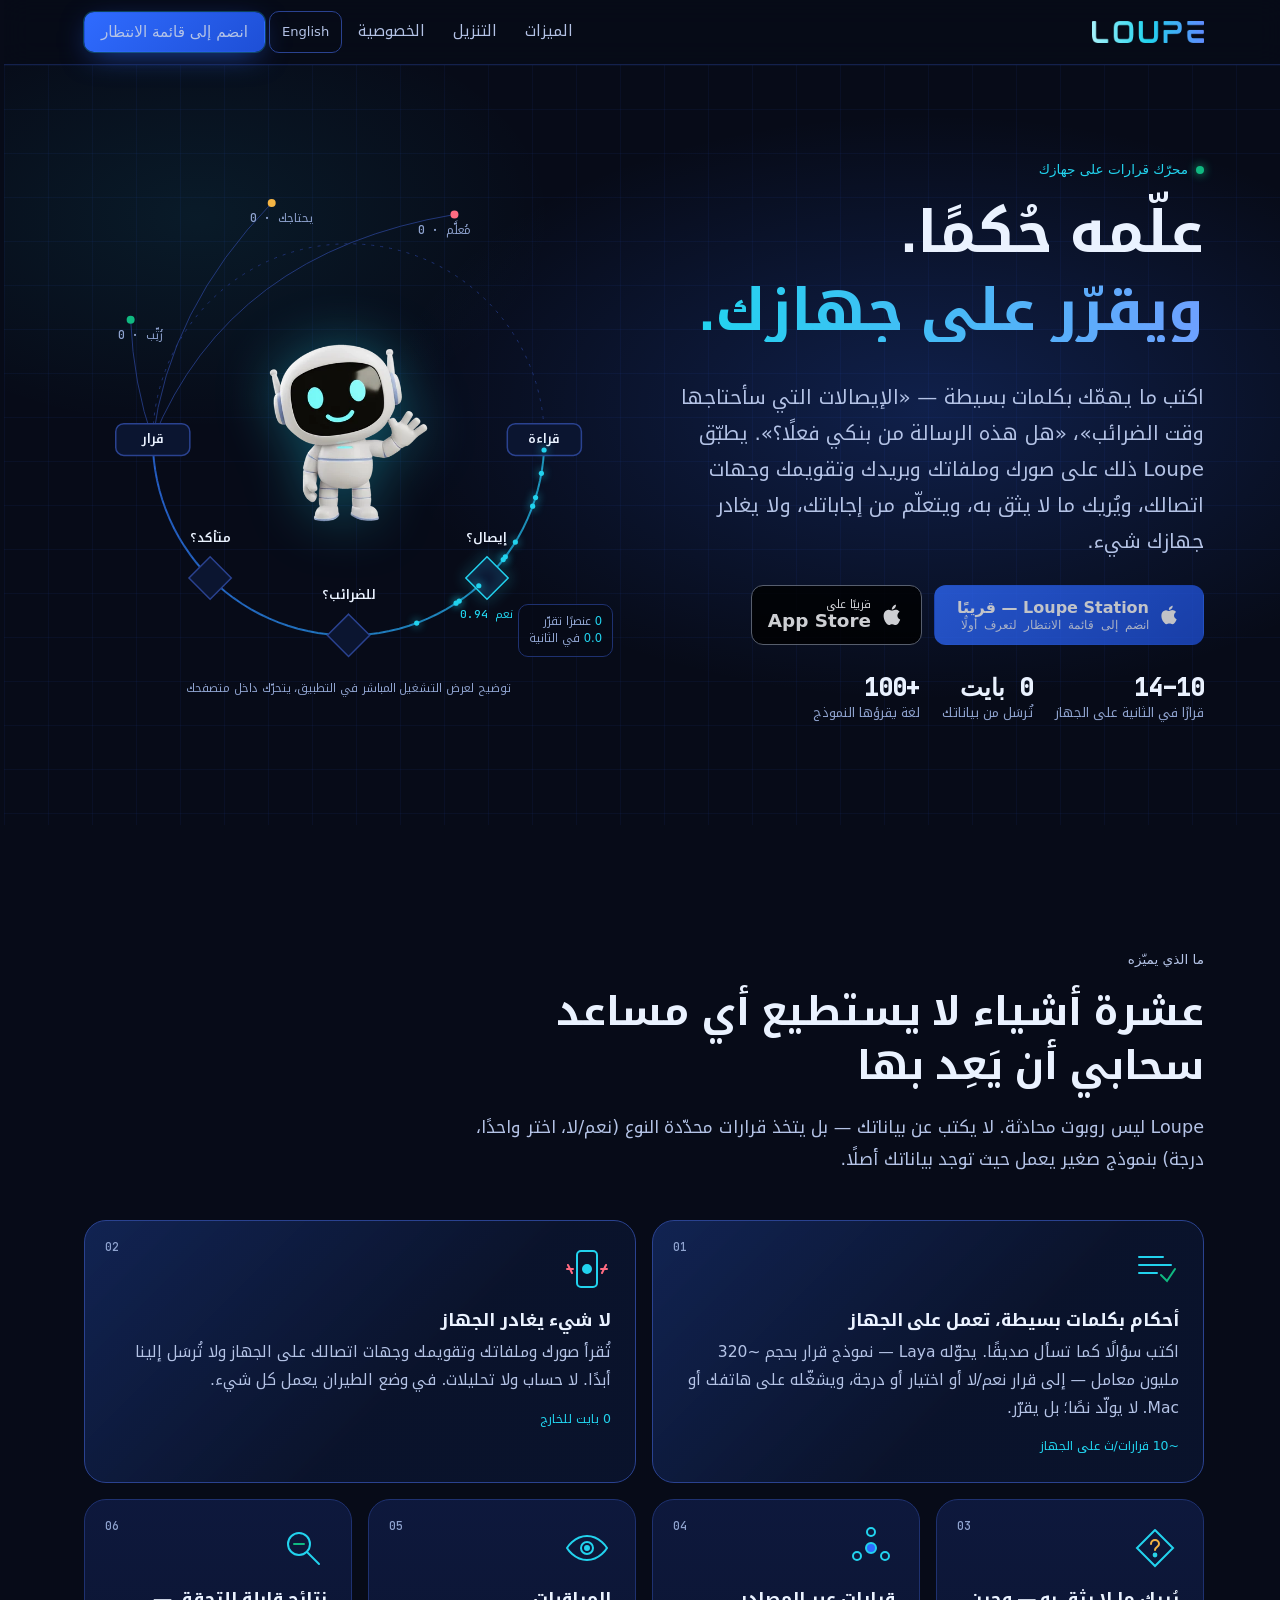
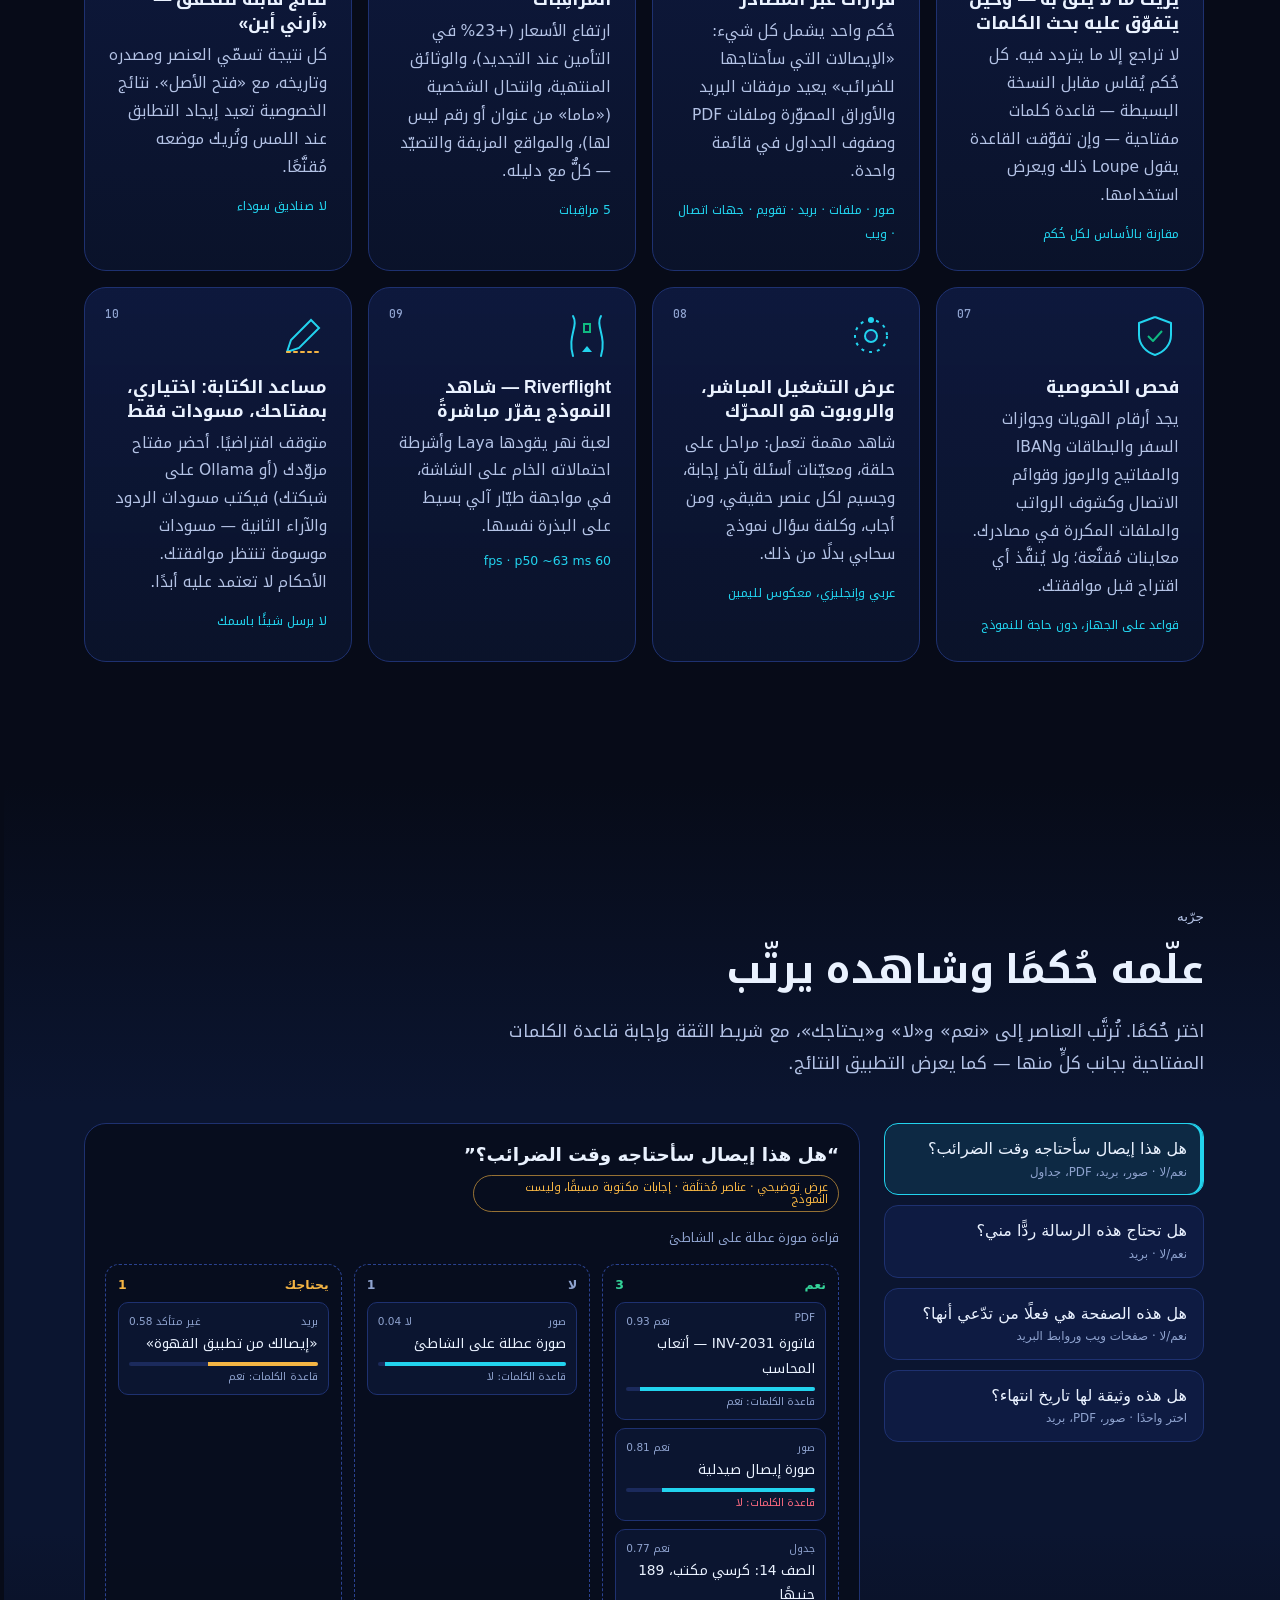
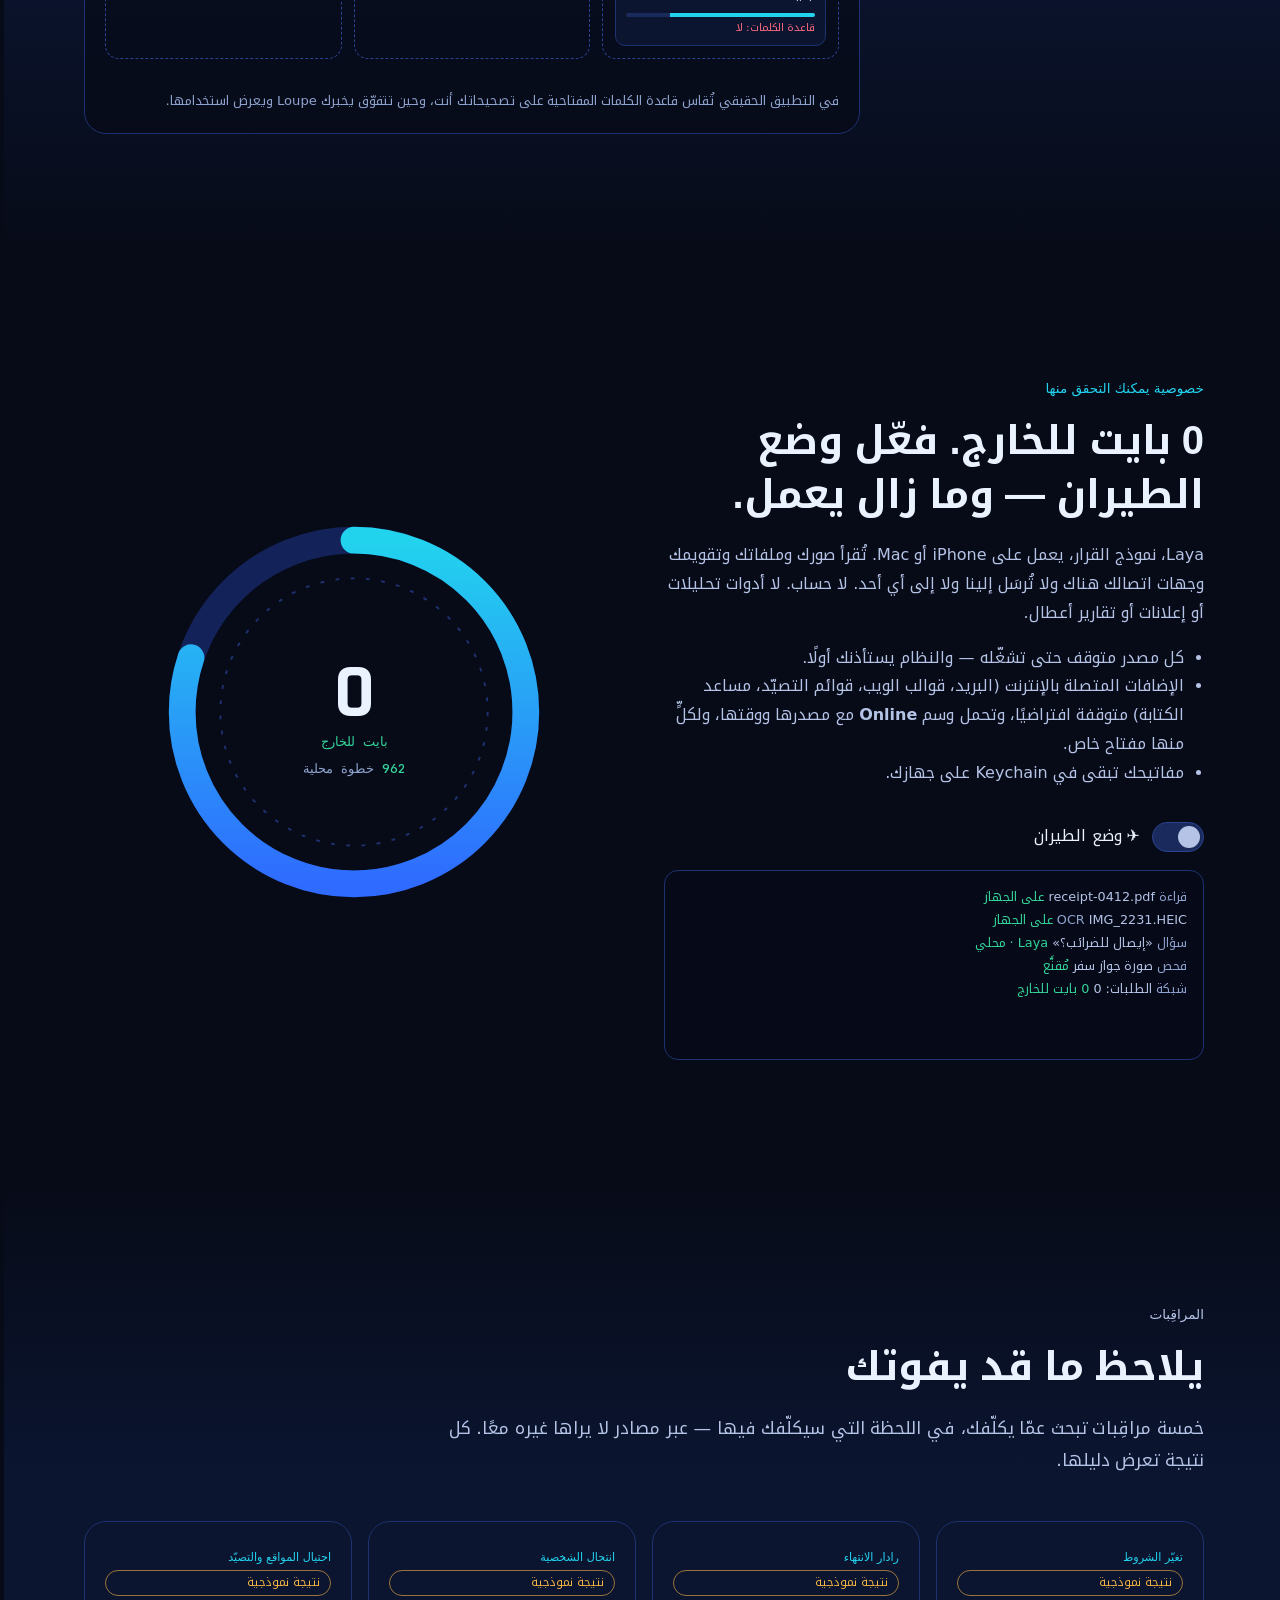
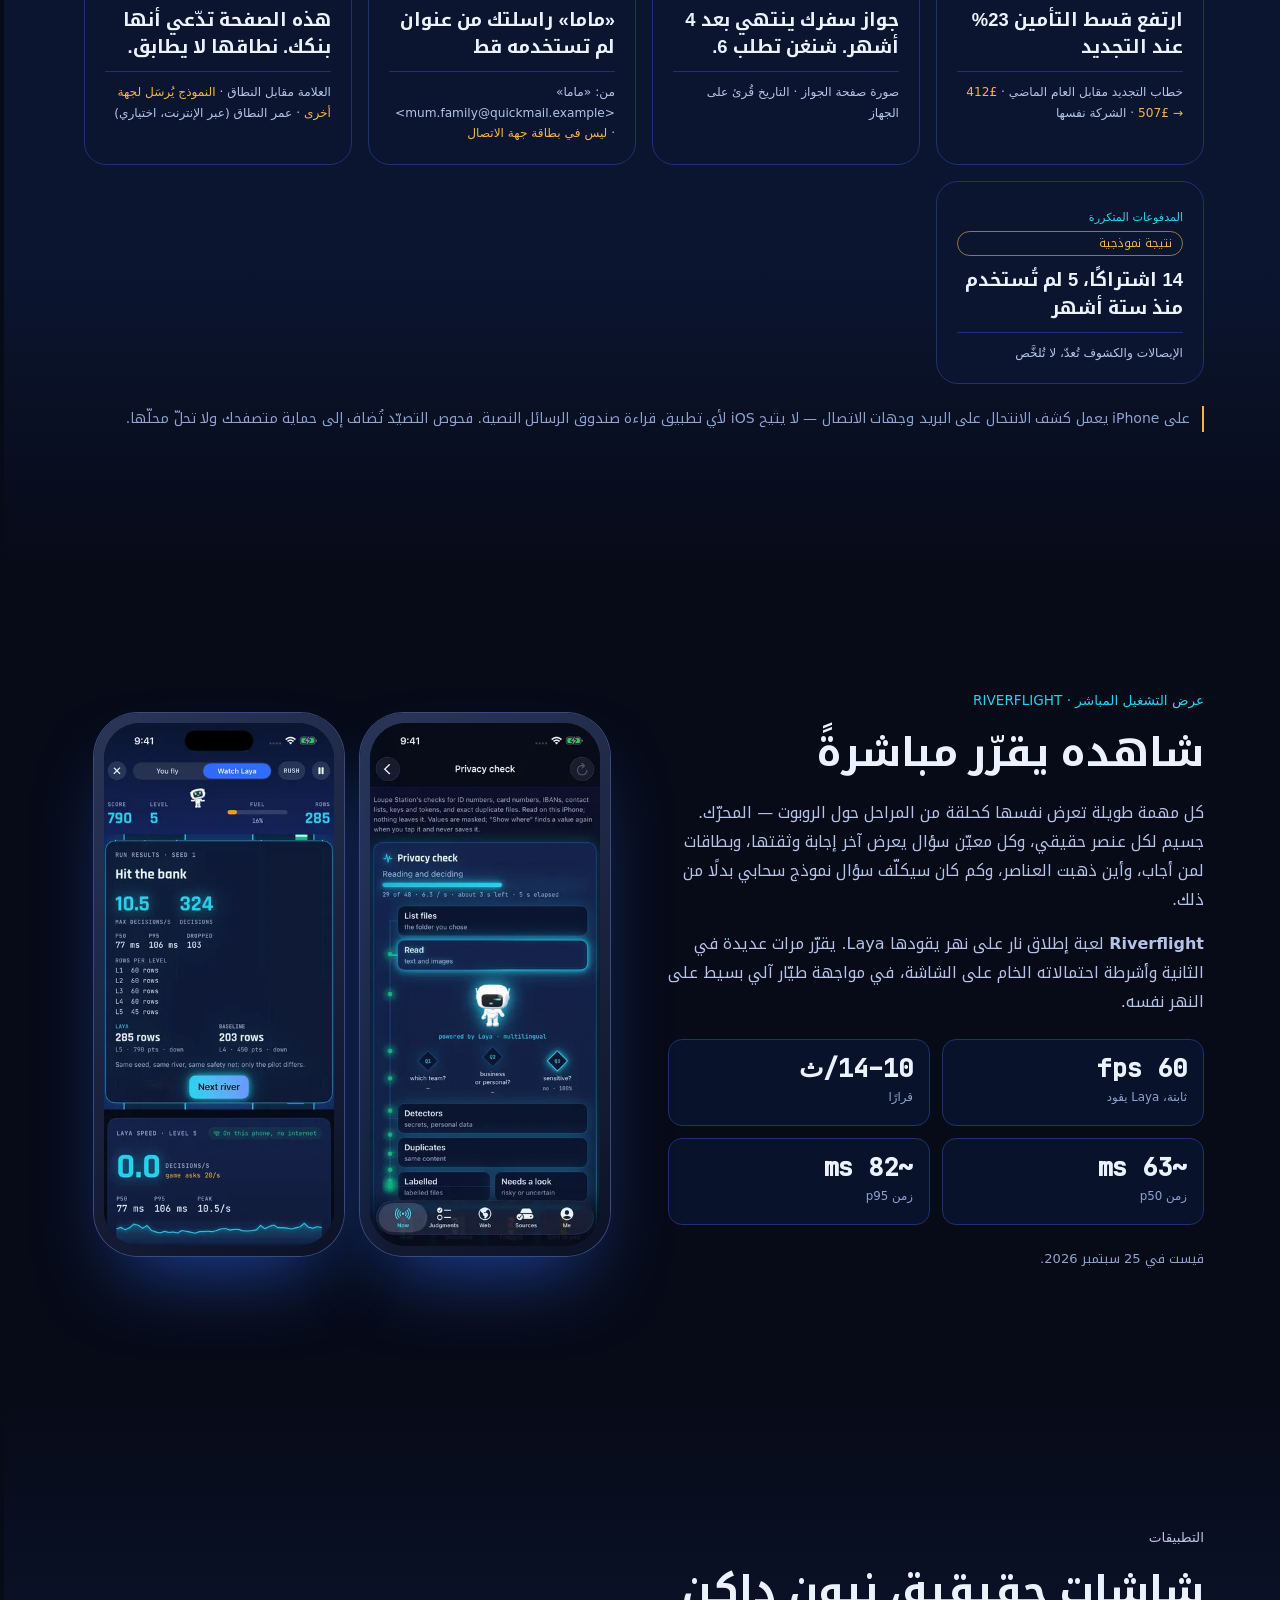
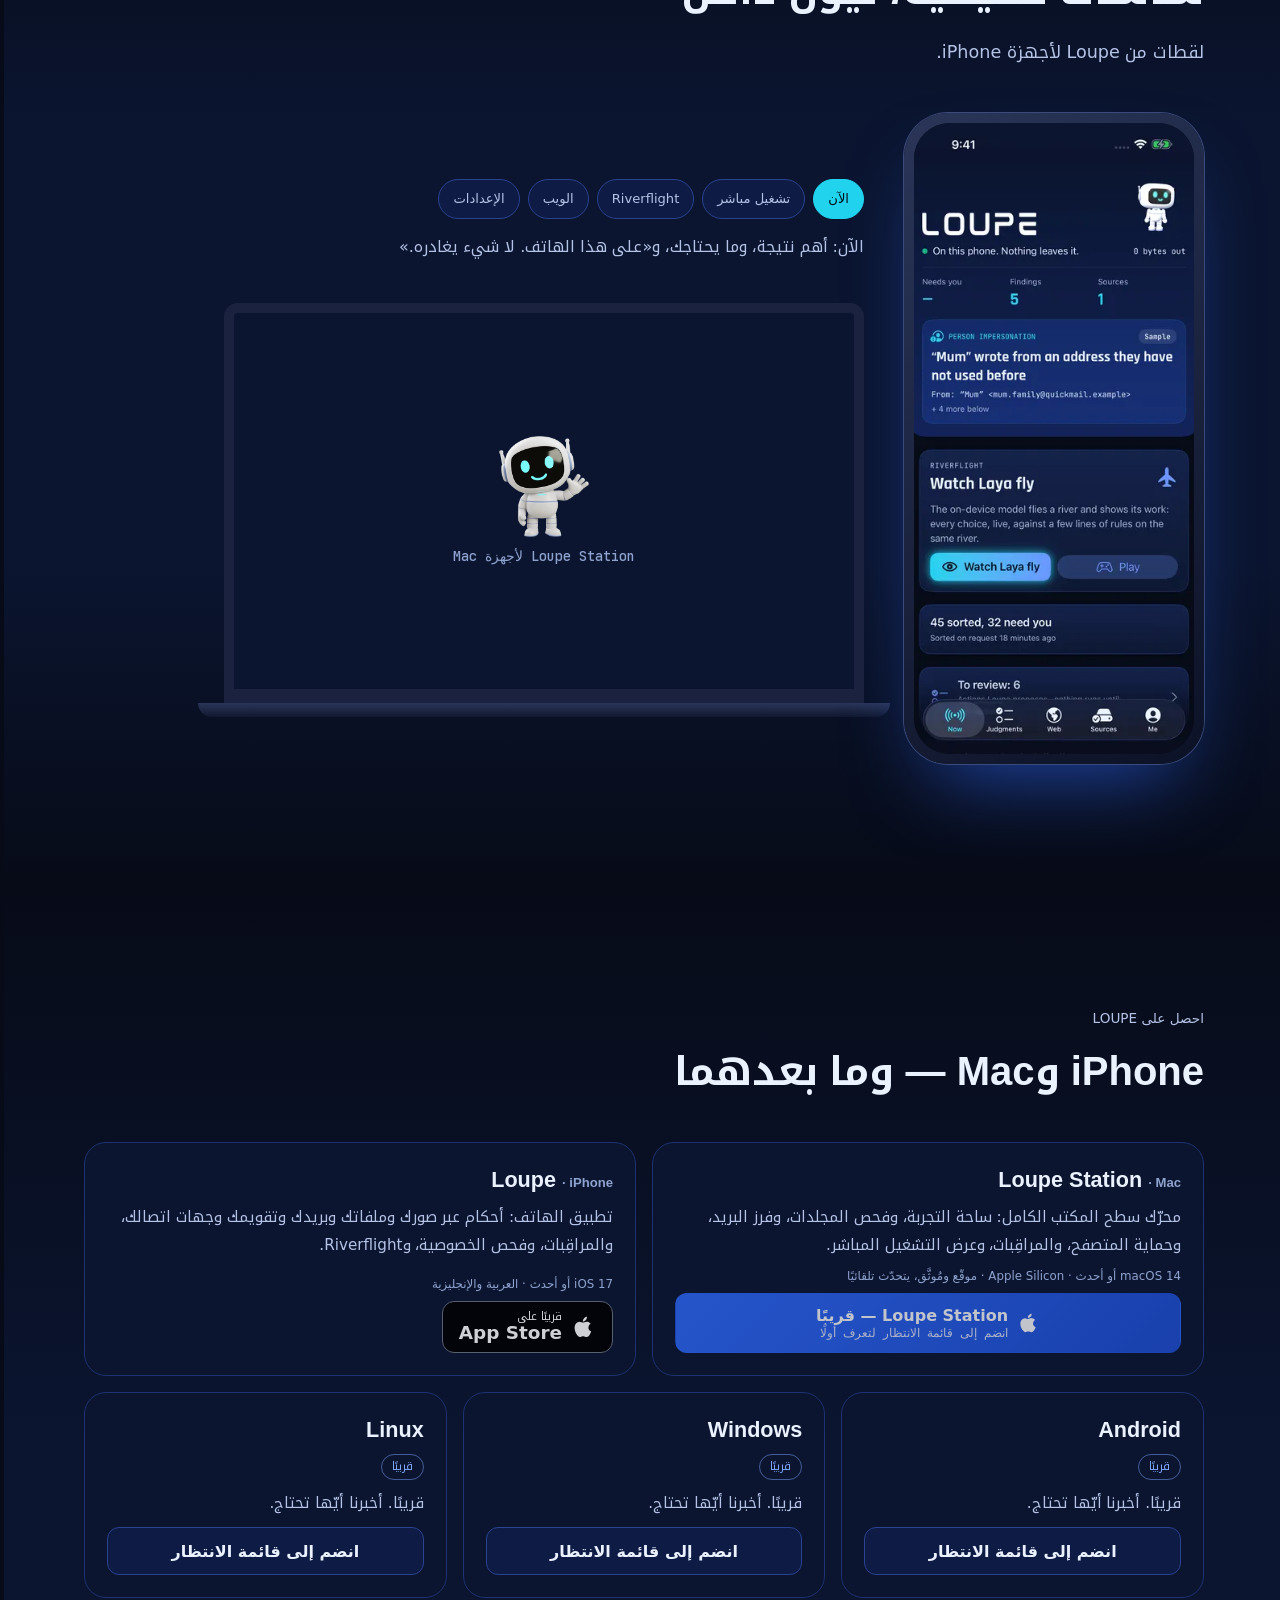
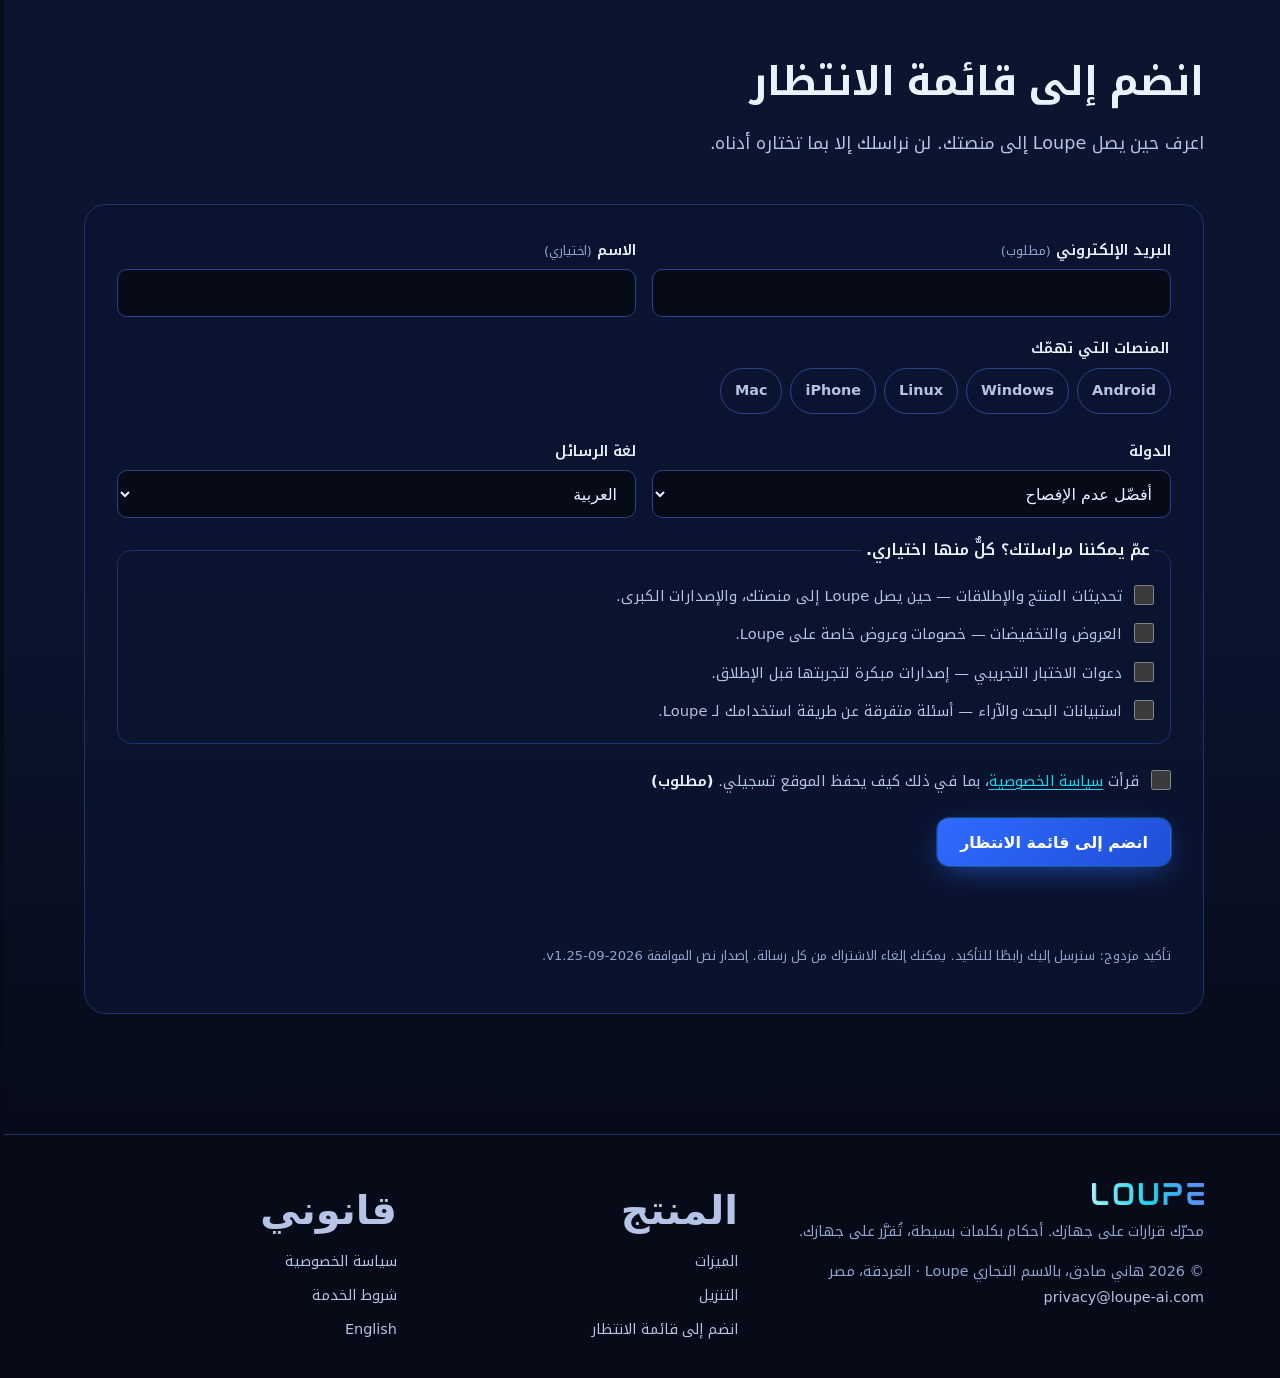
==== commit 1c2ad699: "Site copy: don't claim device measurements; drop visible editor note Co-Authored-By: Claude Opus 5.5" ====
--- a/ar/index.html
+++ b/ar/index.html
@@ -54,7 +54,7 @@
 <h1>علّمه حُكمًا.<br><span class="accent">ويقرّر على جهازك.</span></h1>
 <p class="lede">اكتب ما يهمّك بكلمات بسيطة — «الإيصالات التي سأحتاجها وقت الضرائب»، «هل هذه الرسالة من بنكي فعلًا؟». يطبّق Loupe ذلك على صورك وملفاتك وبريدك وتقويمك وجهات اتصالك، ويُريك ما لا يثق به، ويتعلّم من إجاباتك، ولا يغادر جهازك شيء.</p>
 <div class="cta-row"><a class="btn btn-primary" href="/ar/download/#waitlist" data-download="mac" data-platform="mac" aria-disabled="true"><svg width=22 height=22 viewBox="0 0 24 24" fill="currentColor" aria-hidden="true"><path d="M16.4 12.6c0-2.6 2.1-3.8 2.2-3.9-1.2-1.8-3.1-2-3.7-2-1.6-.2-3.1.9-3.9.9-.8 0-2-.9-3.3-.9-1.7 0-3.3 1-4.2 2.5-1.8 3.1-.5 7.7 1.3 10.2.9 1.2 1.9 2.6 3.2 2.6 1.3-.1 1.8-.8 3.3-.8 1.6 0 2 .8 3.4.8 1.4 0 2.3-1.3 3.1-2.5 1-1.4 1.4-2.8 1.4-2.9 0 0-2.8-1-2.8-4zM13.9 5c.7-.9 1.2-2 1-3.2-1 0-2.3.7-3 1.6-.7.8-1.2 2-1.1 3.1 1.2.1 2.3-.6 3.1-1.5z"/></svg><span class="btn-stack"><span class="lbl">Loupe Station — قريبًا</span><small>انضم إلى قائمة الانتظار لتعرف أولًا</small></span></a><a class="appstore" href="/ar/download/#waitlist" data-download="ios" data-platform="ios" aria-disabled="true"><svg viewBox="0 0 24 24" fill="currentColor" aria-hidden="true"><path d="M16.4 12.6c0-2.6 2.1-3.8 2.2-3.9-1.2-1.8-3.1-2-3.7-2-1.6-.2-3.1.9-3.9.9-.8 0-2-.9-3.3-.9-1.7 0-3.3 1-4.2 2.5-1.8 3.1-.5 7.7 1.3 10.2.9 1.2 1.9 2.6 3.2 2.6 1.3-.1 1.8-.8 3.3-.8 1.6 0 2 .8 3.4.8 1.4 0 2.3-1.3 3.1-2.5 1-1.4 1.4-2.8 1.4-2.9 0 0-2.8-1-2.8-4zM13.9 5c.7-.9 1.2-2 1-3.2-1 0-2.3.7-3 1.6-.7.8-1.2 2-1.1 3.1 1.2.1 2.3-.6 3.1-1.5z"/></svg><span><span class="top">قريبًا على</span><b>App Store</b></span></a></div>
-<div class="hero-stats"><div><b>10–14</b>قرارًا في الثانية على iPhone</div><div><b>0 بايت</b>تُرسَل من بياناتك</div><div><b>+100</b>لغة يقرؤها النموذج</div></div>
+<div class="hero-stats"><div><b>10–14</b>قرارًا في الثانية على الجهاز</div><div><b>0 بايت</b>تُرسَل من بياناتك</div><div><b>+100</b>لغة يقرؤها النموذج</div></div>
 </div>
 <div class="stage" role="img" aria-label="توضيح لعرض التشغيل المباشر في التطبيق، يتحرّك داخل متصفحك">
 <canvas id="pipeline" data-labels="{&quot;read&quot;: &quot;قراءة&quot;, &quot;decide&quot;: &quot;قرار&quot;, &quot;q1&quot;: &quot;إيصال؟&quot;, &quot;q2&quot;: &quot;للضرائب؟&quot;, &quot;q3&quot;: &quot;متأكد؟&quot;, &quot;sorted&quot;: &quot;رُتِّب&quot;, &quot;needs&quot;: &quot;يحتاجك&quot;, &quot;flag&quot;: &quot;مُعلَّم&quot;, &quot;answers&quot;: [[&quot;نعم&quot;, &quot;لا&quot;], [&quot;نعم&quot;, &quot;لا&quot;], [&quot;متأكد&quot;, &quot;غير متأكد&quot;]]}"></canvas>
@@ -68,7 +68,7 @@
 <section id="different">
 <div class="wrap">
 <div class="sec-head reveal"><p class="eyebrow">ما الذي يميّزه</p><h2>عشرة أشياء لا يستطيع أي مساعد سحابي أن يَعِد بها</h2><p>Loupe ليس روبوت محادثة. لا يكتب عن بياناتك — بل يتخذ قرارات محدّدة النوع (نعم/لا، اختر واحدًا، درجة) بنموذج صغير يعمل حيث توجد بياناتك أصلًا.</p></div>
-<div class="diff-grid"><article class="card reveal lead"><span class="num mono">01</span><div class="ico"><svg viewBox="0 0 48 48" fill="none" stroke="currentColor" stroke-width="2" stroke-linecap="round" aria-hidden="true"><path class="draw" d="M8 12h24M8 20h32M8 28h18"/><path d="M30 30l6 6 8-12" stroke="#10B981" class="draw"/></svg></div><h3>أحكام بكلمات بسيطة، تعمل على الجهاز</h3><p>اكتب سؤالًا كما تسأل صديقًا. يحوّله Laya — نموذج قرار بحجم ~320 مليون معامل — إلى قرار نعم/لا أو اختيار أو درجة، ويشغّله على هاتفك أو Mac. لا يولّد نصًا؛ بل يقرّر.</p><span class="fact">~10 قرارات/ث على iPhone</span></article><article class="card reveal lead"><span class="num mono">02</span><div class="ico"><svg viewBox="0 0 48 48" fill="none" stroke="currentColor" stroke-width="2" aria-hidden="true"><rect x="14" y="6" width="20" height="36" rx="4" class="draw"/><circle cx="24" cy="24" r="4" fill="#22D3EE" class="blink"/><path d="M4 24h6M38 24h6" stroke="#FF6B81" stroke-linecap="round"/><path d="M5 20l4 8M43 20l-4 8" stroke="#FF6B81" stroke-linecap="round"/></svg></div><h3>لا شيء يغادر الجهاز</h3><p>تُقرأ صورك وملفاتك وتقويمك وجهات اتصالك على الجهاز ولا تُرسَل إلينا أبدًا. لا حساب ولا تحليلات. في وضع الطيران يعمل كل شيء.</p><span class="fact">0 بايت للخارج</span></article><article class="card reveal"><span class="num mono">03</span><div class="ico"><svg viewBox="0 0 48 48" fill="none" stroke="currentColor" stroke-width="2" stroke-linecap="round" aria-hidden="true"><path d="M24 6l18 18-18 18L6 24z" class="draw"/><path d="M20 20a4 4 0 118 0c0 3-4 3-4 6" stroke="#F5B544"/><circle cx="24" cy="31" r="1.4" fill="#F5B544" class="blink"/></svg></div><h3>يُريك ما لا يثق به — وحين يتفوّق عليه بحث الكلمات</h3><p>لا تراجع إلا ما يتردد فيه. كل حُكم يُقاس مقابل النسخة البسيطة — قاعدة كلمات مفتاحية — وإن تفوّقت القاعدة يقول Loupe ذلك ويعرض استخدامها.</p><span class="fact">مقارنة بالأساس لكل حُكم</span></article><article class="card reveal"><span class="num mono">04</span><div class="ico"><svg viewBox="0 0 48 48" fill="none" stroke="currentColor" stroke-width="2" aria-hidden="true"><g class="spin"><circle cx="24" cy="8" r="4"/><circle cx="38" cy="32" r="4"/><circle cx="10" cy="32" r="4"/></g><circle cx="24" cy="24" r="5" fill="#2F6BFF" stroke="#22D3EE"/></svg></div><h3>قرارات عبر المصادر</h3><p>حُكم واحد يشمل كل شيء: «الإيصالات التي سأحتاجها للضرائب» يعيد مرفقات البريد والأوراق المصوّرة وملفات PDF وصفوف الجداول في قائمة واحدة.</p><span class="fact">صور · ملفات · بريد · تقويم · جهات اتصال · ويب</span></article><article class="card reveal"><span class="num mono">05</span><div class="ico"><svg viewBox="0 0 48 48" fill="none" stroke="currentColor" stroke-width="2" stroke-linecap="round" aria-hidden="true"><path d="M4 24s7-12 20-12 20 12 20 12-7 12-20 12S4 24 4 24z" class="draw"/><circle cx="24" cy="24" r="6"/><circle cx="24" cy="24" r="2" fill="#22D3EE" class="blink"/></svg></div><h3>المراقِبات</h3><p>ارتفاع الأسعار (+23% في التأمين عند التجديد)، والوثائق المنتهية، وانتحال الشخصية («ماما» من عنوان أو رقم ليس لها)، والمواقع المزيفة والتصيّد — كلٌّ مع دليله.</p><span class="fact">5 مراقِبات</span></article><article class="card reveal"><span class="num mono">06</span><div class="ico"><svg viewBox="0 0 48 48" fill="none" stroke="currentColor" stroke-width="2" stroke-linecap="round" aria-hidden="true"><circle cx="20" cy="20" r="11" class="draw"/><path d="M28 28l12 12"/><path d="M15 20h10" stroke="#10B981" class="blink"/></svg></div><h3>نتائج قابلة للتحقق — «أرني أين»</h3><p>كل نتيجة تسمّي العنصر ومصدره وتاريخه، مع «فتح الأصل». نتائج الخصوصية تعيد إيجاد التطابق عند اللمس وتُريك موضعه مُقنَّعًا.</p><span class="fact">لا صناديق سوداء</span></article><article class="card reveal"><span class="num mono">07</span><div class="ico"><svg viewBox="0 0 48 48" fill="none" stroke="currentColor" stroke-width="2" stroke-linejoin="round" aria-hidden="true"><path d="M24 5l16 6v12c0 10-7 17-16 20C15 40 8 33 8 23V11z" class="draw"/><path d="M17 24l5 5 9-10" stroke="#10B981" class="draw"/></svg></div><h3>فحص الخصوصية</h3><p>يجد أرقام الهويات وجوازات السفر والبطاقات وIBAN والمفاتيح والرموز وقوائم الاتصال وكشوف الرواتب والملفات المكررة في مصادرك. معاينات مُقنَّعة؛ ولا يُنفَّذ أي اقتراح قبل موافقتك.</p><span class="fact">قواعد على الجهاز، دون حاجة للنموذج</span></article><article class="card reveal"><span class="num mono">08</span><div class="ico"><svg viewBox="0 0 48 48" fill="none" stroke="currentColor" stroke-width="2" aria-hidden="true"><circle cx="24" cy="24" r="16" stroke-dasharray="3 5"/><g class="orbit"><circle cx="24" cy="8" r="3" fill="#22D3EE" stroke="none"/></g><circle cx="24" cy="24" r="6" fill="#13235A"/></svg></div><h3>عرض التشغيل المباشر، والروبوت هو المحرّك</h3><p>شاهد مهمة تعمل: مراحل على حلقة، ومعيّنات أسئلة بآخر إجابة، وجسيم لكل عنصر حقيقي، ومن أجاب، وكلفة سؤال نموذج سحابي بدلًا من ذلك.</p><span class="fact">عربي وإنجليزي، معكوس لليمين</span></article><article class="card reveal"><span class="num mono">09</span><div class="ico"><svg viewBox="0 0 48 48" fill="none" stroke="currentColor" stroke-width="2" stroke-linecap="round" aria-hidden="true"><path d="M10 4c6 10-6 20 0 40M38 4c-6 10 6 20 0 40" class="draw"/><path d="M24 34l-5 6h10z" fill="#22D3EE" stroke="none"/><rect x="21" y="12" width="6" height="8" stroke="#10B981" class="blink"/></svg></div><h3>Riverflight — شاهد النموذج يقرّر مباشرةً</h3><p>لعبة نهر يقودها Laya وأشرطة احتمالاته الخام على الشاشة، في مواجهة طيّار آلي بسيط على البذرة نفسها.</p><span class="fact">60 fps · p50 ~63 ms</span></article><article class="card reveal"><span class="num mono">10</span><div class="ico"><svg viewBox="0 0 48 48" fill="none" stroke="currentColor" stroke-width="2" stroke-linecap="round" aria-hidden="true"><path d="M8 40l4-12 20-20 8 8-20 20z" class="draw"/><path d="M8 40h32" stroke="#F5B544" stroke-dasharray="3 4"/></svg></div><h3>مساعد الكتابة: اختياري، بمفتاحك، مسودات فقط</h3><p>متوقف افتراضيًا. أحضر مفتاح مزوّدك (أو Ollama على شبكتك) فيكتب مسودات الردود والآراء الثانية — مسودات موسومة تنتظر موافقتك. الأحكام لا تعتمد عليه أبدًا.</p><span class="fact">لا يرسل شيئًا باسمك</span></article></div>
+<div class="diff-grid"><article class="card reveal lead"><span class="num mono">01</span><div class="ico"><svg viewBox="0 0 48 48" fill="none" stroke="currentColor" stroke-width="2" stroke-linecap="round" aria-hidden="true"><path class="draw" d="M8 12h24M8 20h32M8 28h18"/><path d="M30 30l6 6 8-12" stroke="#10B981" class="draw"/></svg></div><h3>أحكام بكلمات بسيطة، تعمل على الجهاز</h3><p>اكتب سؤالًا كما تسأل صديقًا. يحوّله Laya — نموذج قرار بحجم ~320 مليون معامل — إلى قرار نعم/لا أو اختيار أو درجة، ويشغّله على هاتفك أو Mac. لا يولّد نصًا؛ بل يقرّر.</p><span class="fact">~10 قرارات/ث على الجهاز</span></article><article class="card reveal lead"><span class="num mono">02</span><div class="ico"><svg viewBox="0 0 48 48" fill="none" stroke="currentColor" stroke-width="2" aria-hidden="true"><rect x="14" y="6" width="20" height="36" rx="4" class="draw"/><circle cx="24" cy="24" r="4" fill="#22D3EE" class="blink"/><path d="M4 24h6M38 24h6" stroke="#FF6B81" stroke-linecap="round"/><path d="M5 20l4 8M43 20l-4 8" stroke="#FF6B81" stroke-linecap="round"/></svg></div><h3>لا شيء يغادر الجهاز</h3><p>تُقرأ صورك وملفاتك وتقويمك وجهات اتصالك على الجهاز ولا تُرسَل إلينا أبدًا. لا حساب ولا تحليلات. في وضع الطيران يعمل كل شيء.</p><span class="fact">0 بايت للخارج</span></article><article class="card reveal"><span class="num mono">03</span><div class="ico"><svg viewBox="0 0 48 48" fill="none" stroke="currentColor" stroke-width="2" stroke-linecap="round" aria-hidden="true"><path d="M24 6l18 18-18 18L6 24z" class="draw"/><path d="M20 20a4 4 0 118 0c0 3-4 3-4 6" stroke="#F5B544"/><circle cx="24" cy="31" r="1.4" fill="#F5B544" class="blink"/></svg></div><h3>يُريك ما لا يثق به — وحين يتفوّق عليه بحث الكلمات</h3><p>لا تراجع إلا ما يتردد فيه. كل حُكم يُقاس مقابل النسخة البسيطة — قاعدة كلمات مفتاحية — وإن تفوّقت القاعدة يقول Loupe ذلك ويعرض استخدامها.</p><span class="fact">مقارنة بالأساس لكل حُكم</span></article><article class="card reveal"><span class="num mono">04</span><div class="ico"><svg viewBox="0 0 48 48" fill="none" stroke="currentColor" stroke-width="2" aria-hidden="true"><g class="spin"><circle cx="24" cy="8" r="4"/><circle cx="38" cy="32" r="4"/><circle cx="10" cy="32" r="4"/></g><circle cx="24" cy="24" r="5" fill="#2F6BFF" stroke="#22D3EE"/></svg></div><h3>قرارات عبر المصادر</h3><p>حُكم واحد يشمل كل شيء: «الإيصالات التي سأحتاجها للضرائب» يعيد مرفقات البريد والأوراق المصوّرة وملفات PDF وصفوف الجداول في قائمة واحدة.</p><span class="fact">صور · ملفات · بريد · تقويم · جهات اتصال · ويب</span></article><article class="card reveal"><span class="num mono">05</span><div class="ico"><svg viewBox="0 0 48 48" fill="none" stroke="currentColor" stroke-width="2" stroke-linecap="round" aria-hidden="true"><path d="M4 24s7-12 20-12 20 12 20 12-7 12-20 12S4 24 4 24z" class="draw"/><circle cx="24" cy="24" r="6"/><circle cx="24" cy="24" r="2" fill="#22D3EE" class="blink"/></svg></div><h3>المراقِبات</h3><p>ارتفاع الأسعار (+23% في التأمين عند التجديد)، والوثائق المنتهية، وانتحال الشخصية («ماما» من عنوان أو رقم ليس لها)، والمواقع المزيفة والتصيّد — كلٌّ مع دليله.</p><span class="fact">5 مراقِبات</span></article><article class="card reveal"><span class="num mono">06</span><div class="ico"><svg viewBox="0 0 48 48" fill="none" stroke="currentColor" stroke-width="2" stroke-linecap="round" aria-hidden="true"><circle cx="20" cy="20" r="11" class="draw"/><path d="M28 28l12 12"/><path d="M15 20h10" stroke="#10B981" class="blink"/></svg></div><h3>نتائج قابلة للتحقق — «أرني أين»</h3><p>كل نتيجة تسمّي العنصر ومصدره وتاريخه، مع «فتح الأصل». نتائج الخصوصية تعيد إيجاد التطابق عند اللمس وتُريك موضعه مُقنَّعًا.</p><span class="fact">لا صناديق سوداء</span></article><article class="card reveal"><span class="num mono">07</span><div class="ico"><svg viewBox="0 0 48 48" fill="none" stroke="currentColor" stroke-width="2" stroke-linejoin="round" aria-hidden="true"><path d="M24 5l16 6v12c0 10-7 17-16 20C15 40 8 33 8 23V11z" class="draw"/><path d="M17 24l5 5 9-10" stroke="#10B981" class="draw"/></svg></div><h3>فحص الخصوصية</h3><p>يجد أرقام الهويات وجوازات السفر والبطاقات وIBAN والمفاتيح والرموز وقوائم الاتصال وكشوف الرواتب والملفات المكررة في مصادرك. معاينات مُقنَّعة؛ ولا يُنفَّذ أي اقتراح قبل موافقتك.</p><span class="fact">قواعد على الجهاز، دون حاجة للنموذج</span></article><article class="card reveal"><span class="num mono">08</span><div class="ico"><svg viewBox="0 0 48 48" fill="none" stroke="currentColor" stroke-width="2" aria-hidden="true"><circle cx="24" cy="24" r="16" stroke-dasharray="3 5"/><g class="orbit"><circle cx="24" cy="8" r="3" fill="#22D3EE" stroke="none"/></g><circle cx="24" cy="24" r="6" fill="#13235A"/></svg></div><h3>عرض التشغيل المباشر، والروبوت هو المحرّك</h3><p>شاهد مهمة تعمل: مراحل على حلقة، ومعيّنات أسئلة بآخر إجابة، وجسيم لكل عنصر حقيقي، ومن أجاب، وكلفة سؤال نموذج سحابي بدلًا من ذلك.</p><span class="fact">عربي وإنجليزي، معكوس لليمين</span></article><article class="card reveal"><span class="num mono">09</span><div class="ico"><svg viewBox="0 0 48 48" fill="none" stroke="currentColor" stroke-width="2" stroke-linecap="round" aria-hidden="true"><path d="M10 4c6 10-6 20 0 40M38 4c-6 10 6 20 0 40" class="draw"/><path d="M24 34l-5 6h10z" fill="#22D3EE" stroke="none"/><rect x="21" y="12" width="6" height="8" stroke="#10B981" class="blink"/></svg></div><h3>Riverflight — شاهد النموذج يقرّر مباشرةً</h3><p>لعبة نهر يقودها Laya وأشرطة احتمالاته الخام على الشاشة، في مواجهة طيّار آلي بسيط على البذرة نفسها.</p><span class="fact">60 fps · p50 ~63 ms</span></article><article class="card reveal"><span class="num mono">10</span><div class="ico"><svg viewBox="0 0 48 48" fill="none" stroke="currentColor" stroke-width="2" stroke-linecap="round" aria-hidden="true"><path d="M8 40l4-12 20-20 8 8-20 20z" class="draw"/><path d="M8 40h32" stroke="#F5B544" stroke-dasharray="3 4"/></svg></div><h3>مساعد الكتابة: اختياري، بمفتاحك، مسودات فقط</h3><p>متوقف افتراضيًا. أحضر مفتاح مزوّدك (أو Ollama على شبكتك) فيكتب مسودات الردود والآراء الثانية — مسودات موسومة تنتظر موافقتك. الأحكام لا تعتمد عليه أبدًا.</p><span class="fact">لا يرسل شيئًا باسمك</span></article></div>
 </div>
 </section>
 
@@ -127,7 +127,7 @@
 <div class="reveal">
 <p class="eyebrow">عرض التشغيل المباشر · Riverflight</p><h2>شاهده يقرّر مباشرةً</h2><p style="color:var(--ink2)">كل مهمة طويلة تعرض نفسها كحلقة من المراحل حول الروبوت — المحرّك. جسيم لكل عنصر حقيقي، وكل معيّن سؤال يعرض آخر إجابة وثقتها، وبطاقات لمن أجاب، وأين ذهبت العناصر، وكم كان سيكلّف سؤال نموذج سحابي بدلًا من ذلك.</p><p style="color:var(--ink2)"><b>Riverflight</b> لعبة إطلاق نار على نهر يقودها Laya. يقرّر مرات عديدة في الثانية وأشرطة احتمالاته الخام على الشاشة، في مواجهة طيّار آلي بسيط على النهر نفسه.</p>
 <div class="stats"><div class="stat"><b>60 fps</b><span>ثابتة، Laya يقود</span></div><div class="stat"><b>10–14/ث</b><span>قرارًا</span></div><div class="stat"><b>~63 ms</b><span>زمن p50</span></div><div class="stat"><b>~82 ms</b><span>زمن p95</span></div></div>
-<p class="small">مقاسة على iPhone 17 Pro Max، ‏25 سبتمبر 2026.</p>
+<p class="small">قيست في 25 سبتمبر 2026.</p>
 </div>
 <div class="reveal" style="display:flex;gap:16px;justify-content:center;flex-wrap:wrap">
 <div class="phone" style="width:min(250px,42vw)"><div class="screen"><img class="on" src="/assets/img/shots/live-run-360.webp" srcset="/assets/img/shots/live-run-360.webp 360w, /assets/img/shots/live-run-720.webp 720w" sizes="250px" alt="فحص الخصوصية كتشغيل مباشر: المراحل ومعيّنات الأسئلة والروبوت كمحرّك." width="360" height="782" loading="lazy" decoding="async"></div></div>
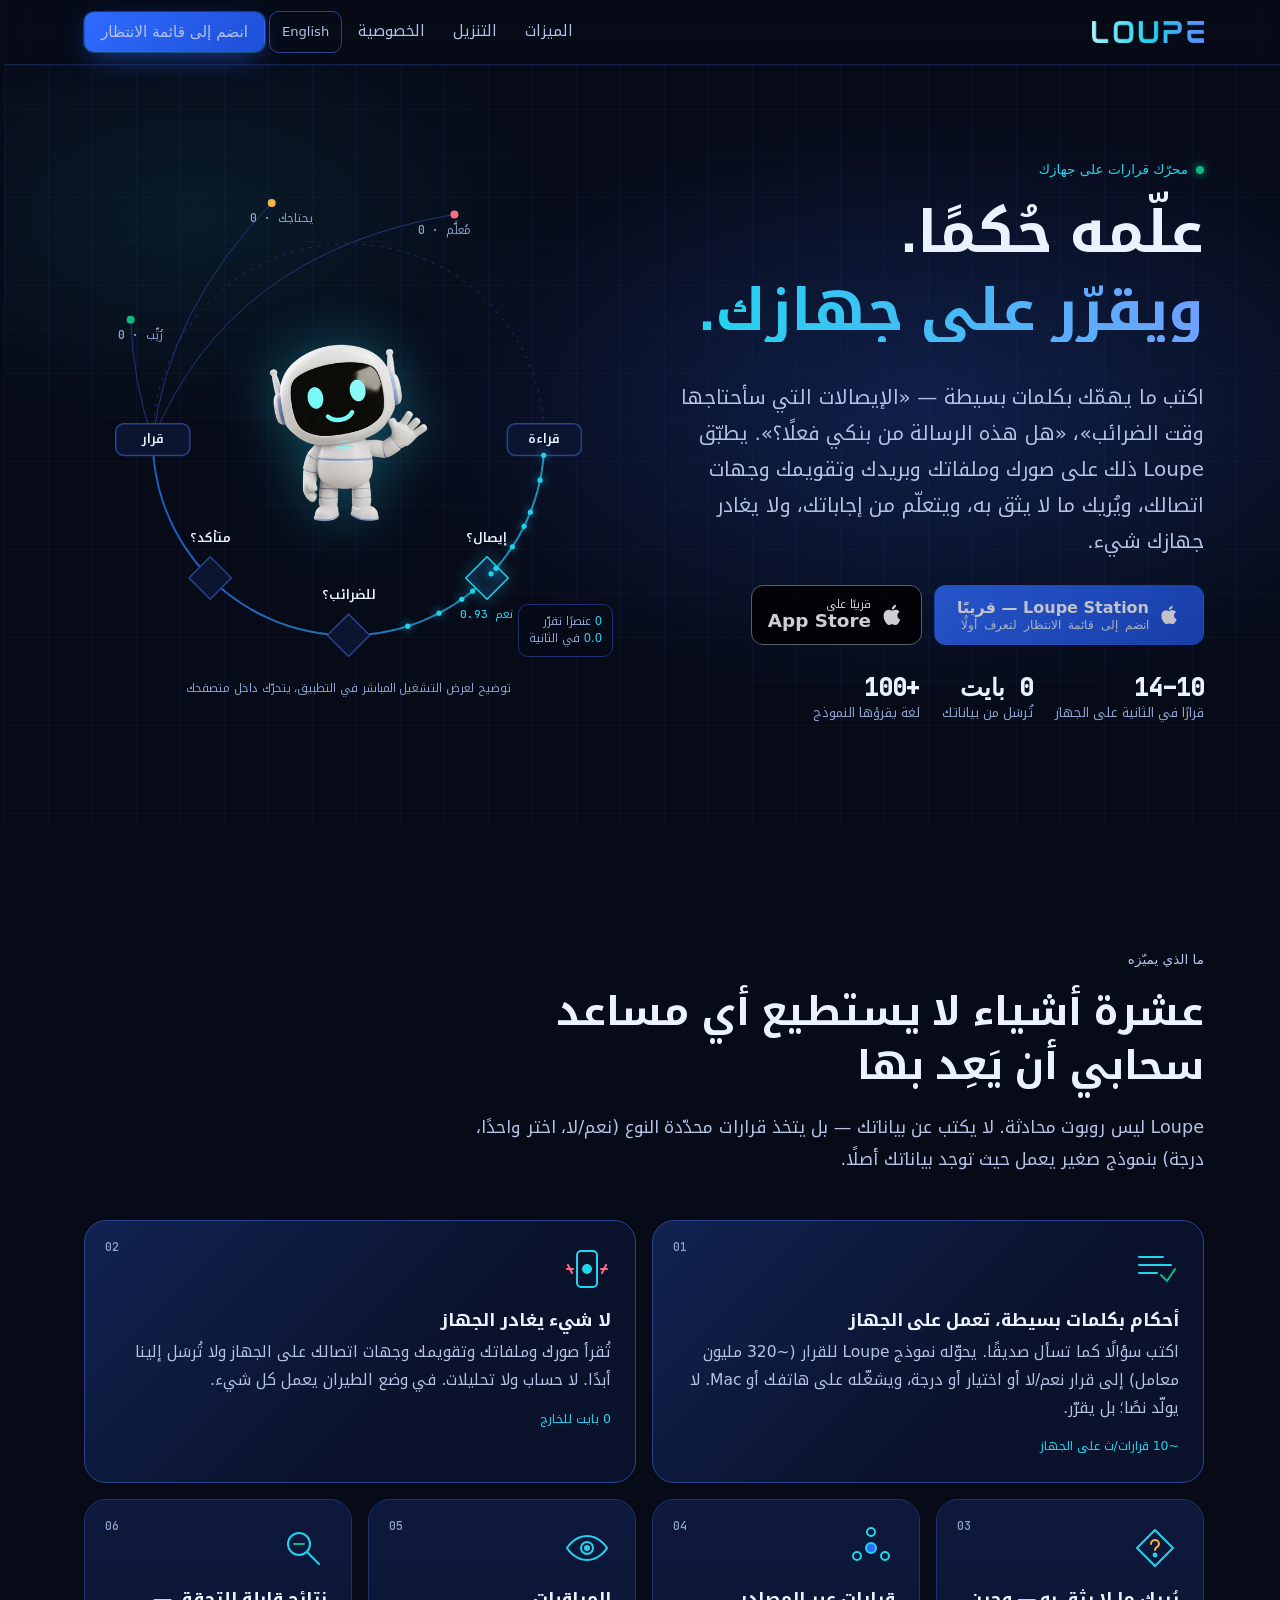
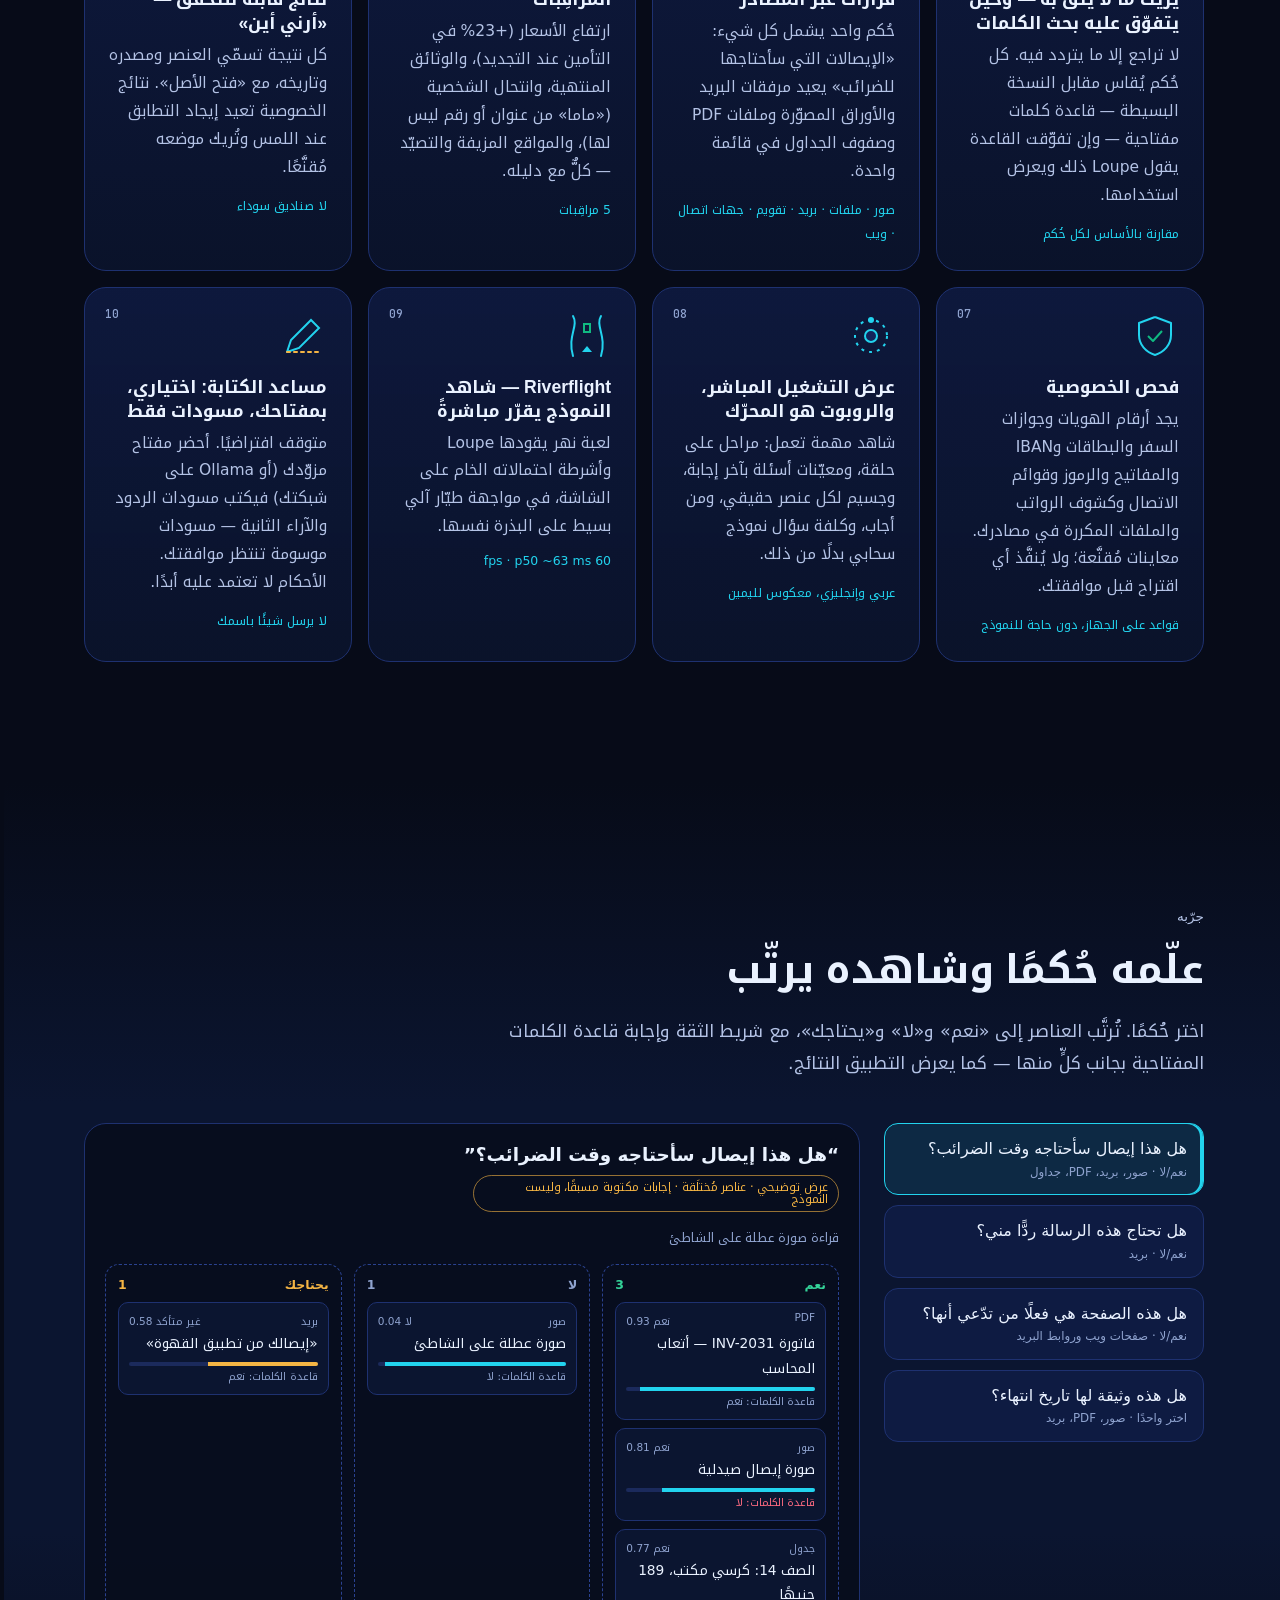
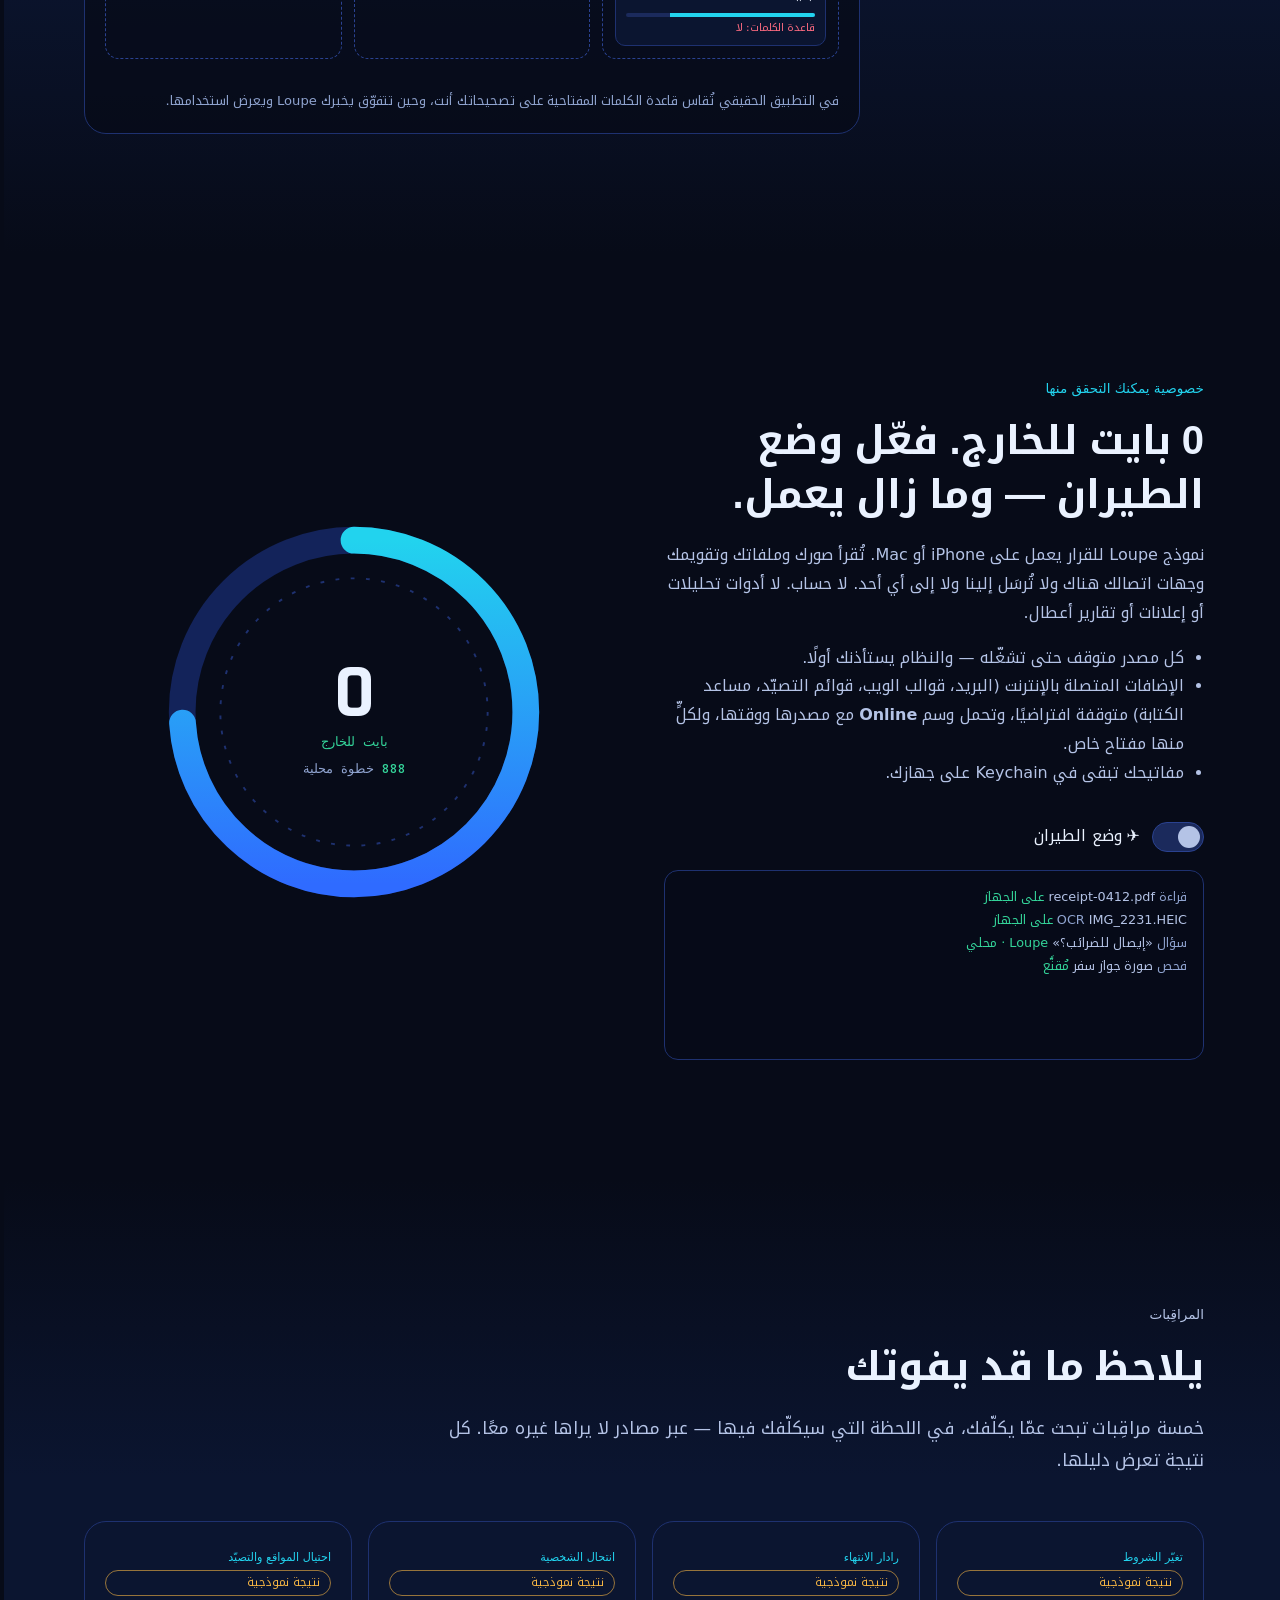
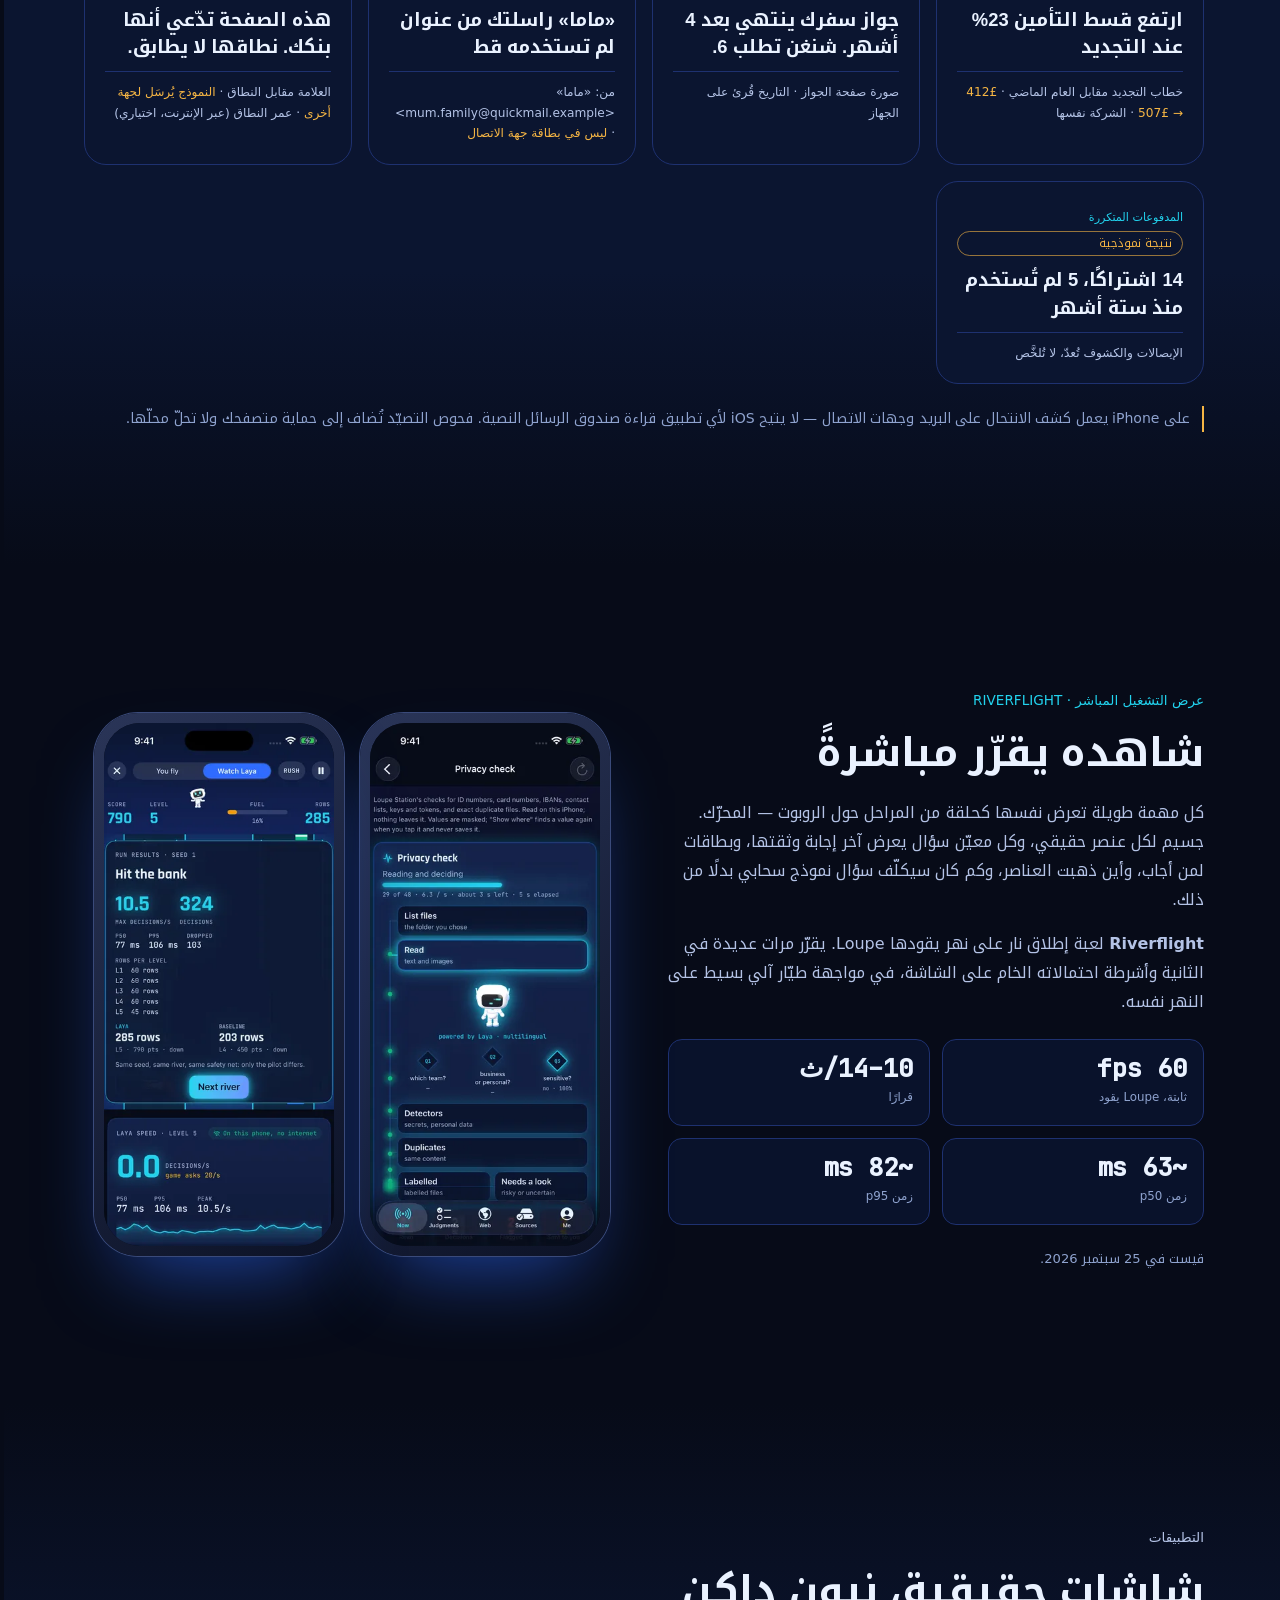
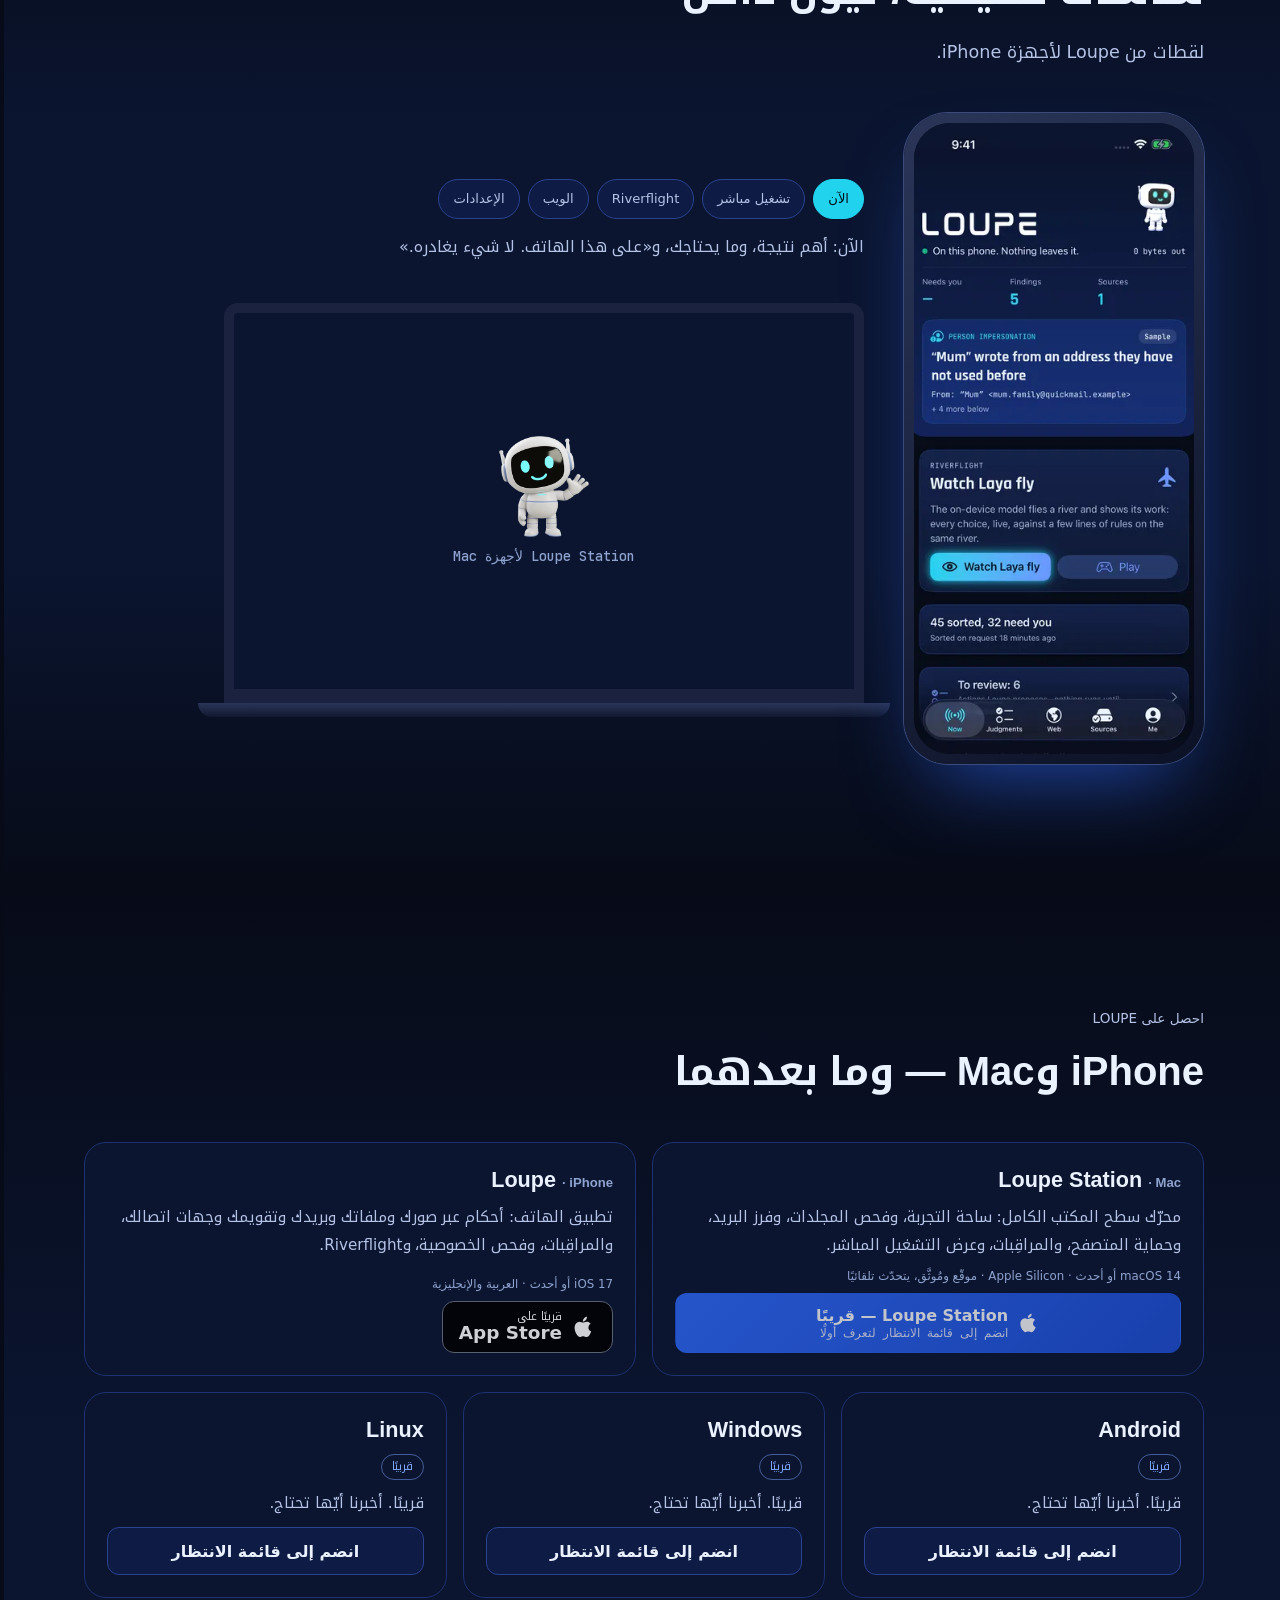
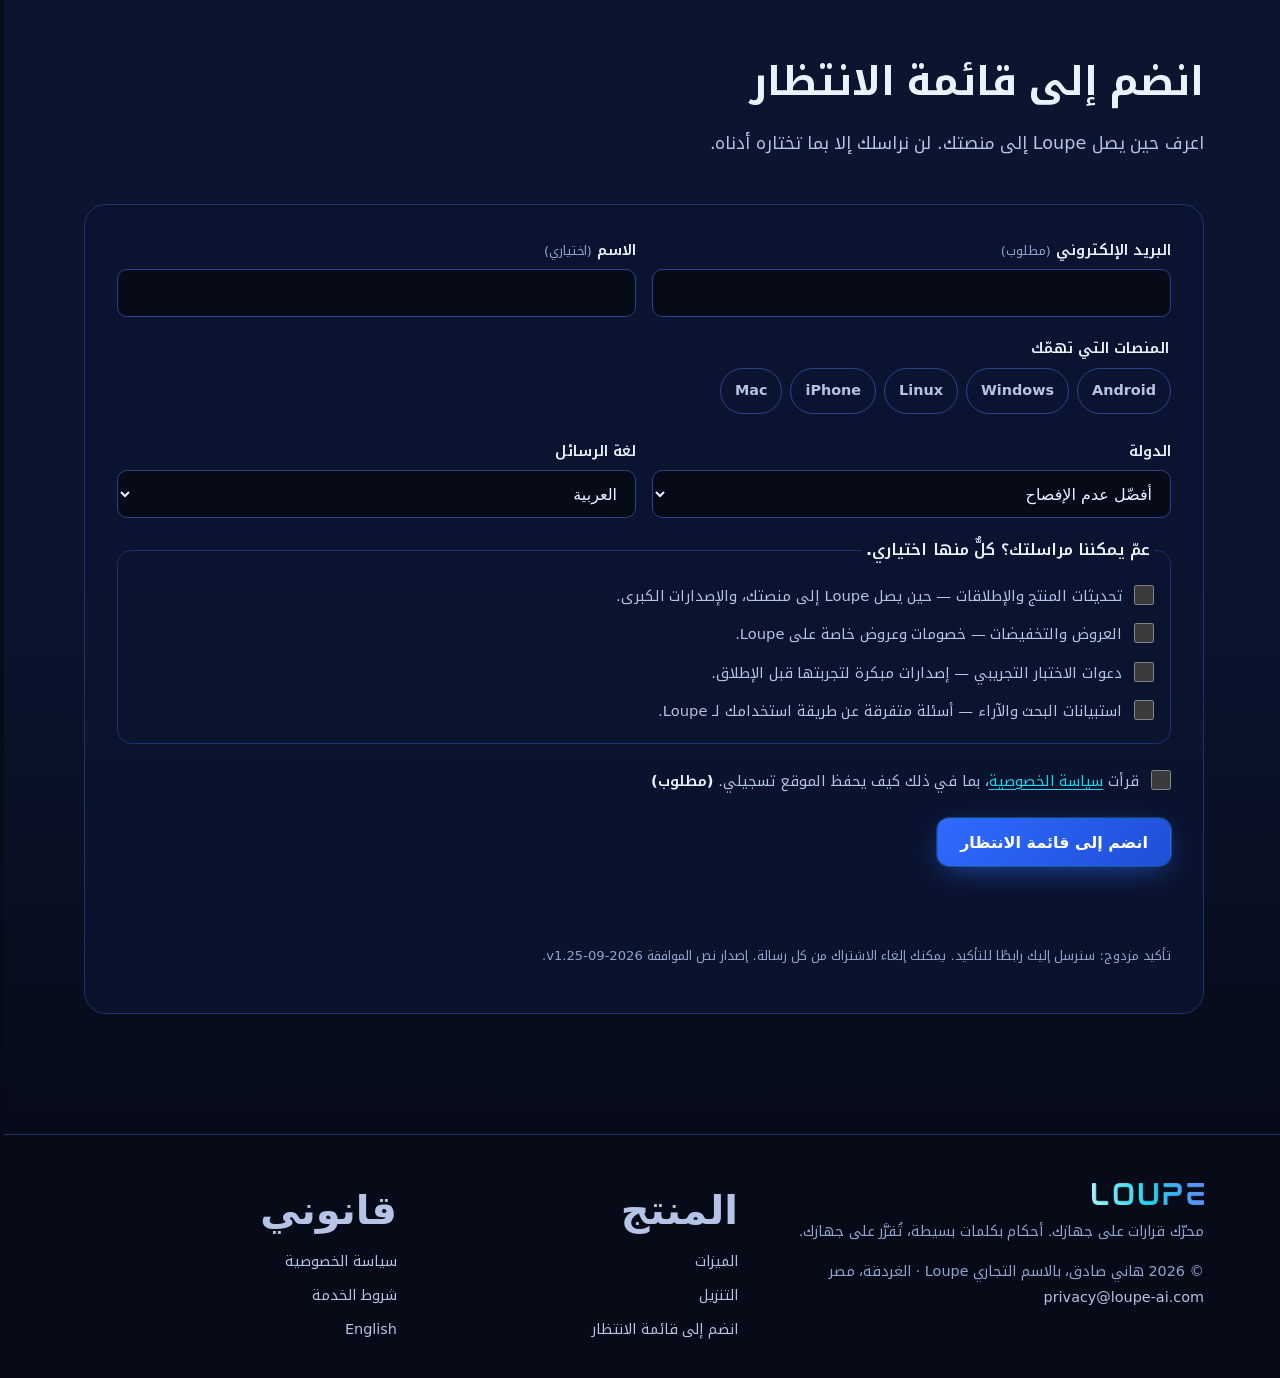
==== commit 8ea2feb1: "Rename the model to the Loupe Decision Model (EN + AR) Owner decision 2026-09-25: no user-facing "La" ====
--- a/ar/index.html
+++ b/ar/index.html
@@ -28,7 +28,7 @@
 <link rel="stylesheet" href="/assets/css/fonts.css?v=4">
 <link rel="stylesheet" href="/assets/css/site.css?v=4">
 
-<script type="application/json" id="i18n">{"macDownload": "تنزيل لأجهزة Mac", "macReq": "macOS 14 أو أحدث · Apple Silicon", "macSoon": "Loupe Station — قريبًا", "macSoonSub": "انضم إلى قائمة الانتظار لتعرف أولًا", "iosTop": "حمّله من", "iosSoonTop": "قريبًا على", "waitlistHref": "/ar/download/#waitlist", "log": ["<span class='dim'>قراءة</span>  receipt-0412.pdf   <span class='ok'>على الجهاز</span>", "<span class='dim'>OCR</span>    IMG_2231.HEIC      <span class='ok'>على الجهاز</span>", "<span class='dim'>سؤال</span>   «إيصال للضرائب؟»   <span class='ok'>Laya · محلي</span>", "<span class='dim'>فحص</span>    صورة جواز سفر      <span class='ok'>مُقنَّع</span>", "<span class='dim'>شبكة</span>   الطلبات: 0         <span class='ok'>0 بايت للخارج</span>", "<span class='dim'>سجل</span>    +1 صف              <span class='ok'>هذا الجهاز</span>", "<span class='dim'>طابور</span>  2 تحتاجك           <span class='ok'>محلي</span>"], "logDone": "انتهى · 1,200 خطوة محلية · 0 بايت للخارج", "airOn": "✈ وضع الطيران مفعّل — ما زال يقرّر. 0 بايت للخارج.", "airOff": "وضع الطيران متوقف — وما زال 0 بايت للخارج (المصادر المتصلة بالإنترنت متوقفة افتراضيًا).", "errEmail": "يرجى إدخال بريد إلكتروني صحيح.", "errAck": "يرجى تأكيد أنك قرأت سياسة الخصوصية.", "errRate": "عدد كبير من التسجيلات من هنا الآن. حاول مرة أخرى بعد دقائق.", "errGeneric": "حدث خطأ. حاول مرة أخرى أو راسلنا على privacy@loupe-ai.com.", "notConfigured": "التسجيل غير مفتوح بعد (لم تُربط الواجهة الخلفية للموقع). عُد قريبًا.", "sending": "جارٍ الإرسال…", "ok": "خطوة أخيرة — افحص بريدك لتأكيد الاشتراك. لن نرسل لك شيئًا قبل أن تضغط الرابط.", "toast_confirmed": "تم التأكيد. شكرًا — لن نراسلك إلا بما اخترته.", "toast_unsubscribed": "تم إلغاء اشتراكك. لن نراسلك مجددًا.", "toast_invalid": "انتهت صلاحية هذا الرابط أو استُخدم من قبل."}</script>
+<script type="application/json" id="i18n">{"macDownload": "تنزيل لأجهزة Mac", "macReq": "macOS 14 أو أحدث · Apple Silicon", "macSoon": "Loupe Station — قريبًا", "macSoonSub": "انضم إلى قائمة الانتظار لتعرف أولًا", "iosTop": "حمّله من", "iosSoonTop": "قريبًا على", "waitlistHref": "/ar/download/#waitlist", "log": ["<span class='dim'>قراءة</span>  receipt-0412.pdf   <span class='ok'>على الجهاز</span>", "<span class='dim'>OCR</span>    IMG_2231.HEIC      <span class='ok'>على الجهاز</span>", "<span class='dim'>سؤال</span>   «إيصال للضرائب؟»   <span class='ok'>Loupe · محلي</span>", "<span class='dim'>فحص</span>    صورة جواز سفر      <span class='ok'>مُقنَّع</span>", "<span class='dim'>شبكة</span>   الطلبات: 0         <span class='ok'>0 بايت للخارج</span>", "<span class='dim'>سجل</span>    +1 صف              <span class='ok'>هذا الجهاز</span>", "<span class='dim'>طابور</span>  2 تحتاجك           <span class='ok'>محلي</span>"], "logDone": "انتهى · 1,200 خطوة محلية · 0 بايت للخارج", "airOn": "✈ وضع الطيران مفعّل — ما زال يقرّر. 0 بايت للخارج.", "airOff": "وضع الطيران متوقف — وما زال 0 بايت للخارج (المصادر المتصلة بالإنترنت متوقفة افتراضيًا).", "errEmail": "يرجى إدخال بريد إلكتروني صحيح.", "errAck": "يرجى تأكيد أنك قرأت سياسة الخصوصية.", "errRate": "عدد كبير من التسجيلات من هنا الآن. حاول مرة أخرى بعد دقائق.", "errGeneric": "حدث خطأ. حاول مرة أخرى أو راسلنا على privacy@loupe-ai.com.", "notConfigured": "التسجيل غير مفتوح بعد (لم تُربط الواجهة الخلفية للموقع). عُد قريبًا.", "sending": "جارٍ الإرسال…", "ok": "خطوة أخيرة — افحص بريدك لتأكيد الاشتراك. لن نرسل لك شيئًا قبل أن تضغط الرابط.", "toast_confirmed": "تم التأكيد. شكرًا — لن نراسلك إلا بما اخترته.", "toast_unsubscribed": "تم إلغاء اشتراكك. لن نراسلك مجددًا.", "toast_invalid": "انتهت صلاحية هذا الرابط أو استُخدم من قبل."}</script>
 </head>
 <body>
 <a class="skip" href="#main">انتقل إلى المحتوى</a>
@@ -68,7 +68,7 @@
 <section id="different">
 <div class="wrap">
 <div class="sec-head reveal"><p class="eyebrow">ما الذي يميّزه</p><h2>عشرة أشياء لا يستطيع أي مساعد سحابي أن يَعِد بها</h2><p>Loupe ليس روبوت محادثة. لا يكتب عن بياناتك — بل يتخذ قرارات محدّدة النوع (نعم/لا، اختر واحدًا، درجة) بنموذج صغير يعمل حيث توجد بياناتك أصلًا.</p></div>
-<div class="diff-grid"><article class="card reveal lead"><span class="num mono">01</span><div class="ico"><svg viewBox="0 0 48 48" fill="none" stroke="currentColor" stroke-width="2" stroke-linecap="round" aria-hidden="true"><path class="draw" d="M8 12h24M8 20h32M8 28h18"/><path d="M30 30l6 6 8-12" stroke="#10B981" class="draw"/></svg></div><h3>أحكام بكلمات بسيطة، تعمل على الجهاز</h3><p>اكتب سؤالًا كما تسأل صديقًا. يحوّله Laya — نموذج قرار بحجم ~320 مليون معامل — إلى قرار نعم/لا أو اختيار أو درجة، ويشغّله على هاتفك أو Mac. لا يولّد نصًا؛ بل يقرّر.</p><span class="fact">~10 قرارات/ث على الجهاز</span></article><article class="card reveal lead"><span class="num mono">02</span><div class="ico"><svg viewBox="0 0 48 48" fill="none" stroke="currentColor" stroke-width="2" aria-hidden="true"><rect x="14" y="6" width="20" height="36" rx="4" class="draw"/><circle cx="24" cy="24" r="4" fill="#22D3EE" class="blink"/><path d="M4 24h6M38 24h6" stroke="#FF6B81" stroke-linecap="round"/><path d="M5 20l4 8M43 20l-4 8" stroke="#FF6B81" stroke-linecap="round"/></svg></div><h3>لا شيء يغادر الجهاز</h3><p>تُقرأ صورك وملفاتك وتقويمك وجهات اتصالك على الجهاز ولا تُرسَل إلينا أبدًا. لا حساب ولا تحليلات. في وضع الطيران يعمل كل شيء.</p><span class="fact">0 بايت للخارج</span></article><article class="card reveal"><span class="num mono">03</span><div class="ico"><svg viewBox="0 0 48 48" fill="none" stroke="currentColor" stroke-width="2" stroke-linecap="round" aria-hidden="true"><path d="M24 6l18 18-18 18L6 24z" class="draw"/><path d="M20 20a4 4 0 118 0c0 3-4 3-4 6" stroke="#F5B544"/><circle cx="24" cy="31" r="1.4" fill="#F5B544" class="blink"/></svg></div><h3>يُريك ما لا يثق به — وحين يتفوّق عليه بحث الكلمات</h3><p>لا تراجع إلا ما يتردد فيه. كل حُكم يُقاس مقابل النسخة البسيطة — قاعدة كلمات مفتاحية — وإن تفوّقت القاعدة يقول Loupe ذلك ويعرض استخدامها.</p><span class="fact">مقارنة بالأساس لكل حُكم</span></article><article class="card reveal"><span class="num mono">04</span><div class="ico"><svg viewBox="0 0 48 48" fill="none" stroke="currentColor" stroke-width="2" aria-hidden="true"><g class="spin"><circle cx="24" cy="8" r="4"/><circle cx="38" cy="32" r="4"/><circle cx="10" cy="32" r="4"/></g><circle cx="24" cy="24" r="5" fill="#2F6BFF" stroke="#22D3EE"/></svg></div><h3>قرارات عبر المصادر</h3><p>حُكم واحد يشمل كل شيء: «الإيصالات التي سأحتاجها للضرائب» يعيد مرفقات البريد والأوراق المصوّرة وملفات PDF وصفوف الجداول في قائمة واحدة.</p><span class="fact">صور · ملفات · بريد · تقويم · جهات اتصال · ويب</span></article><article class="card reveal"><span class="num mono">05</span><div class="ico"><svg viewBox="0 0 48 48" fill="none" stroke="currentColor" stroke-width="2" stroke-linecap="round" aria-hidden="true"><path d="M4 24s7-12 20-12 20 12 20 12-7 12-20 12S4 24 4 24z" class="draw"/><circle cx="24" cy="24" r="6"/><circle cx="24" cy="24" r="2" fill="#22D3EE" class="blink"/></svg></div><h3>المراقِبات</h3><p>ارتفاع الأسعار (+23% في التأمين عند التجديد)، والوثائق المنتهية، وانتحال الشخصية («ماما» من عنوان أو رقم ليس لها)، والمواقع المزيفة والتصيّد — كلٌّ مع دليله.</p><span class="fact">5 مراقِبات</span></article><article class="card reveal"><span class="num mono">06</span><div class="ico"><svg viewBox="0 0 48 48" fill="none" stroke="currentColor" stroke-width="2" stroke-linecap="round" aria-hidden="true"><circle cx="20" cy="20" r="11" class="draw"/><path d="M28 28l12 12"/><path d="M15 20h10" stroke="#10B981" class="blink"/></svg></div><h3>نتائج قابلة للتحقق — «أرني أين»</h3><p>كل نتيجة تسمّي العنصر ومصدره وتاريخه، مع «فتح الأصل». نتائج الخصوصية تعيد إيجاد التطابق عند اللمس وتُريك موضعه مُقنَّعًا.</p><span class="fact">لا صناديق سوداء</span></article><article class="card reveal"><span class="num mono">07</span><div class="ico"><svg viewBox="0 0 48 48" fill="none" stroke="currentColor" stroke-width="2" stroke-linejoin="round" aria-hidden="true"><path d="M24 5l16 6v12c0 10-7 17-16 20C15 40 8 33 8 23V11z" class="draw"/><path d="M17 24l5 5 9-10" stroke="#10B981" class="draw"/></svg></div><h3>فحص الخصوصية</h3><p>يجد أرقام الهويات وجوازات السفر والبطاقات وIBAN والمفاتيح والرموز وقوائم الاتصال وكشوف الرواتب والملفات المكررة في مصادرك. معاينات مُقنَّعة؛ ولا يُنفَّذ أي اقتراح قبل موافقتك.</p><span class="fact">قواعد على الجهاز، دون حاجة للنموذج</span></article><article class="card reveal"><span class="num mono">08</span><div class="ico"><svg viewBox="0 0 48 48" fill="none" stroke="currentColor" stroke-width="2" aria-hidden="true"><circle cx="24" cy="24" r="16" stroke-dasharray="3 5"/><g class="orbit"><circle cx="24" cy="8" r="3" fill="#22D3EE" stroke="none"/></g><circle cx="24" cy="24" r="6" fill="#13235A"/></svg></div><h3>عرض التشغيل المباشر، والروبوت هو المحرّك</h3><p>شاهد مهمة تعمل: مراحل على حلقة، ومعيّنات أسئلة بآخر إجابة، وجسيم لكل عنصر حقيقي، ومن أجاب، وكلفة سؤال نموذج سحابي بدلًا من ذلك.</p><span class="fact">عربي وإنجليزي، معكوس لليمين</span></article><article class="card reveal"><span class="num mono">09</span><div class="ico"><svg viewBox="0 0 48 48" fill="none" stroke="currentColor" stroke-width="2" stroke-linecap="round" aria-hidden="true"><path d="M10 4c6 10-6 20 0 40M38 4c-6 10 6 20 0 40" class="draw"/><path d="M24 34l-5 6h10z" fill="#22D3EE" stroke="none"/><rect x="21" y="12" width="6" height="8" stroke="#10B981" class="blink"/></svg></div><h3>Riverflight — شاهد النموذج يقرّر مباشرةً</h3><p>لعبة نهر يقودها Laya وأشرطة احتمالاته الخام على الشاشة، في مواجهة طيّار آلي بسيط على البذرة نفسها.</p><span class="fact">60 fps · p50 ~63 ms</span></article><article class="card reveal"><span class="num mono">10</span><div class="ico"><svg viewBox="0 0 48 48" fill="none" stroke="currentColor" stroke-width="2" stroke-linecap="round" aria-hidden="true"><path d="M8 40l4-12 20-20 8 8-20 20z" class="draw"/><path d="M8 40h32" stroke="#F5B544" stroke-dasharray="3 4"/></svg></div><h3>مساعد الكتابة: اختياري، بمفتاحك، مسودات فقط</h3><p>متوقف افتراضيًا. أحضر مفتاح مزوّدك (أو Ollama على شبكتك) فيكتب مسودات الردود والآراء الثانية — مسودات موسومة تنتظر موافقتك. الأحكام لا تعتمد عليه أبدًا.</p><span class="fact">لا يرسل شيئًا باسمك</span></article></div>
+<div class="diff-grid"><article class="card reveal lead"><span class="num mono">01</span><div class="ico"><svg viewBox="0 0 48 48" fill="none" stroke="currentColor" stroke-width="2" stroke-linecap="round" aria-hidden="true"><path class="draw" d="M8 12h24M8 20h32M8 28h18"/><path d="M30 30l6 6 8-12" stroke="#10B981" class="draw"/></svg></div><h3>أحكام بكلمات بسيطة، تعمل على الجهاز</h3><p>اكتب سؤالًا كما تسأل صديقًا. يحوّله نموذج Loupe للقرار (~320 مليون معامل) إلى قرار نعم/لا أو اختيار أو درجة، ويشغّله على هاتفك أو Mac. لا يولّد نصًا؛ بل يقرّر.</p><span class="fact">~10 قرارات/ث على الجهاز</span></article><article class="card reveal lead"><span class="num mono">02</span><div class="ico"><svg viewBox="0 0 48 48" fill="none" stroke="currentColor" stroke-width="2" aria-hidden="true"><rect x="14" y="6" width="20" height="36" rx="4" class="draw"/><circle cx="24" cy="24" r="4" fill="#22D3EE" class="blink"/><path d="M4 24h6M38 24h6" stroke="#FF6B81" stroke-linecap="round"/><path d="M5 20l4 8M43 20l-4 8" stroke="#FF6B81" stroke-linecap="round"/></svg></div><h3>لا شيء يغادر الجهاز</h3><p>تُقرأ صورك وملفاتك وتقويمك وجهات اتصالك على الجهاز ولا تُرسَل إلينا أبدًا. لا حساب ولا تحليلات. في وضع الطيران يعمل كل شيء.</p><span class="fact">0 بايت للخارج</span></article><article class="card reveal"><span class="num mono">03</span><div class="ico"><svg viewBox="0 0 48 48" fill="none" stroke="currentColor" stroke-width="2" stroke-linecap="round" aria-hidden="true"><path d="M24 6l18 18-18 18L6 24z" class="draw"/><path d="M20 20a4 4 0 118 0c0 3-4 3-4 6" stroke="#F5B544"/><circle cx="24" cy="31" r="1.4" fill="#F5B544" class="blink"/></svg></div><h3>يُريك ما لا يثق به — وحين يتفوّق عليه بحث الكلمات</h3><p>لا تراجع إلا ما يتردد فيه. كل حُكم يُقاس مقابل النسخة البسيطة — قاعدة كلمات مفتاحية — وإن تفوّقت القاعدة يقول Loupe ذلك ويعرض استخدامها.</p><span class="fact">مقارنة بالأساس لكل حُكم</span></article><article class="card reveal"><span class="num mono">04</span><div class="ico"><svg viewBox="0 0 48 48" fill="none" stroke="currentColor" stroke-width="2" aria-hidden="true"><g class="spin"><circle cx="24" cy="8" r="4"/><circle cx="38" cy="32" r="4"/><circle cx="10" cy="32" r="4"/></g><circle cx="24" cy="24" r="5" fill="#2F6BFF" stroke="#22D3EE"/></svg></div><h3>قرارات عبر المصادر</h3><p>حُكم واحد يشمل كل شيء: «الإيصالات التي سأحتاجها للضرائب» يعيد مرفقات البريد والأوراق المصوّرة وملفات PDF وصفوف الجداول في قائمة واحدة.</p><span class="fact">صور · ملفات · بريد · تقويم · جهات اتصال · ويب</span></article><article class="card reveal"><span class="num mono">05</span><div class="ico"><svg viewBox="0 0 48 48" fill="none" stroke="currentColor" stroke-width="2" stroke-linecap="round" aria-hidden="true"><path d="M4 24s7-12 20-12 20 12 20 12-7 12-20 12S4 24 4 24z" class="draw"/><circle cx="24" cy="24" r="6"/><circle cx="24" cy="24" r="2" fill="#22D3EE" class="blink"/></svg></div><h3>المراقِبات</h3><p>ارتفاع الأسعار (+23% في التأمين عند التجديد)، والوثائق المنتهية، وانتحال الشخصية («ماما» من عنوان أو رقم ليس لها)، والمواقع المزيفة والتصيّد — كلٌّ مع دليله.</p><span class="fact">5 مراقِبات</span></article><article class="card reveal"><span class="num mono">06</span><div class="ico"><svg viewBox="0 0 48 48" fill="none" stroke="currentColor" stroke-width="2" stroke-linecap="round" aria-hidden="true"><circle cx="20" cy="20" r="11" class="draw"/><path d="M28 28l12 12"/><path d="M15 20h10" stroke="#10B981" class="blink"/></svg></div><h3>نتائج قابلة للتحقق — «أرني أين»</h3><p>كل نتيجة تسمّي العنصر ومصدره وتاريخه، مع «فتح الأصل». نتائج الخصوصية تعيد إيجاد التطابق عند اللمس وتُريك موضعه مُقنَّعًا.</p><span class="fact">لا صناديق سوداء</span></article><article class="card reveal"><span class="num mono">07</span><div class="ico"><svg viewBox="0 0 48 48" fill="none" stroke="currentColor" stroke-width="2" stroke-linejoin="round" aria-hidden="true"><path d="M24 5l16 6v12c0 10-7 17-16 20C15 40 8 33 8 23V11z" class="draw"/><path d="M17 24l5 5 9-10" stroke="#10B981" class="draw"/></svg></div><h3>فحص الخصوصية</h3><p>يجد أرقام الهويات وجوازات السفر والبطاقات وIBAN والمفاتيح والرموز وقوائم الاتصال وكشوف الرواتب والملفات المكررة في مصادرك. معاينات مُقنَّعة؛ ولا يُنفَّذ أي اقتراح قبل موافقتك.</p><span class="fact">قواعد على الجهاز، دون حاجة للنموذج</span></article><article class="card reveal"><span class="num mono">08</span><div class="ico"><svg viewBox="0 0 48 48" fill="none" stroke="currentColor" stroke-width="2" aria-hidden="true"><circle cx="24" cy="24" r="16" stroke-dasharray="3 5"/><g class="orbit"><circle cx="24" cy="8" r="3" fill="#22D3EE" stroke="none"/></g><circle cx="24" cy="24" r="6" fill="#13235A"/></svg></div><h3>عرض التشغيل المباشر، والروبوت هو المحرّك</h3><p>شاهد مهمة تعمل: مراحل على حلقة، ومعيّنات أسئلة بآخر إجابة، وجسيم لكل عنصر حقيقي، ومن أجاب، وكلفة سؤال نموذج سحابي بدلًا من ذلك.</p><span class="fact">عربي وإنجليزي، معكوس لليمين</span></article><article class="card reveal"><span class="num mono">09</span><div class="ico"><svg viewBox="0 0 48 48" fill="none" stroke="currentColor" stroke-width="2" stroke-linecap="round" aria-hidden="true"><path d="M10 4c6 10-6 20 0 40M38 4c-6 10 6 20 0 40" class="draw"/><path d="M24 34l-5 6h10z" fill="#22D3EE" stroke="none"/><rect x="21" y="12" width="6" height="8" stroke="#10B981" class="blink"/></svg></div><h3>Riverflight — شاهد النموذج يقرّر مباشرةً</h3><p>لعبة نهر يقودها Loupe وأشرطة احتمالاته الخام على الشاشة، في مواجهة طيّار آلي بسيط على البذرة نفسها.</p><span class="fact">60 fps · p50 ~63 ms</span></article><article class="card reveal"><span class="num mono">10</span><div class="ico"><svg viewBox="0 0 48 48" fill="none" stroke="currentColor" stroke-width="2" stroke-linecap="round" aria-hidden="true"><path d="M8 40l4-12 20-20 8 8-20 20z" class="draw"/><path d="M8 40h32" stroke="#F5B544" stroke-dasharray="3 4"/></svg></div><h3>مساعد الكتابة: اختياري، بمفتاحك، مسودات فقط</h3><p>متوقف افتراضيًا. أحضر مفتاح مزوّدك (أو Ollama على شبكتك) فيكتب مسودات الردود والآراء الثانية — مسودات موسومة تنتظر موافقتك. الأحكام لا تعتمد عليه أبدًا.</p><span class="fact">لا يرسل شيئًا باسمك</span></article></div>
 </div>
 </section>
 
@@ -97,7 +97,7 @@
 <section id="privacy-sec">
 <div class="wrap meter-wrap">
 <div class="reveal">
-<p class="eyebrow">خصوصية يمكنك التحقق منها</p><h2>0 بايت للخارج. فعّل وضع الطيران — وما زال يعمل.</h2><p style="color:var(--ink2)">Laya، نموذج القرار، يعمل على iPhone أو Mac. تُقرأ صورك وملفاتك وتقويمك وجهات اتصالك هناك ولا تُرسَل إلينا ولا إلى أي أحد. لا حساب. لا أدوات تحليلات أو إعلانات أو تقارير أعطال.</p>
+<p class="eyebrow">خصوصية يمكنك التحقق منها</p><h2>0 بايت للخارج. فعّل وضع الطيران — وما زال يعمل.</h2><p style="color:var(--ink2)">نموذج Loupe للقرار يعمل على iPhone أو Mac. تُقرأ صورك وملفاتك وتقويمك وجهات اتصالك هناك ولا تُرسَل إلينا ولا إلى أي أحد. لا حساب. لا أدوات تحليلات أو إعلانات أو تقارير أعطال.</p>
 <ul style="color:var(--ink2);padding-inline-start:20px"><li>كل مصدر متوقف حتى تشغّله — والنظام يستأذنك أولًا.</li><li>الإضافات المتصلة بالإنترنت (البريد، قوالب الويب، قوائم التصيّد، مساعد الكتابة) متوقفة افتراضيًا، وتحمل وسم <b>Online</b> مع مصدرها ووقتها، ولكلٍّ منها مفتاح خاص.</li><li>مفاتيحك تبقى في Keychain على جهازك.</li></ul>
 <label class="toggle"><input type="checkbox" id="airplane" role="switch"> <span>✈ وضع الطيران</span></label>
 <div class="netlog" id="netlog" aria-live="off"></div>
@@ -125,13 +125,13 @@
 <section id="live">
 <div class="wrap split">
 <div class="reveal">
-<p class="eyebrow">عرض التشغيل المباشر · Riverflight</p><h2>شاهده يقرّر مباشرةً</h2><p style="color:var(--ink2)">كل مهمة طويلة تعرض نفسها كحلقة من المراحل حول الروبوت — المحرّك. جسيم لكل عنصر حقيقي، وكل معيّن سؤال يعرض آخر إجابة وثقتها، وبطاقات لمن أجاب، وأين ذهبت العناصر، وكم كان سيكلّف سؤال نموذج سحابي بدلًا من ذلك.</p><p style="color:var(--ink2)"><b>Riverflight</b> لعبة إطلاق نار على نهر يقودها Laya. يقرّر مرات عديدة في الثانية وأشرطة احتمالاته الخام على الشاشة، في مواجهة طيّار آلي بسيط على النهر نفسه.</p>
-<div class="stats"><div class="stat"><b>60 fps</b><span>ثابتة، Laya يقود</span></div><div class="stat"><b>10–14/ث</b><span>قرارًا</span></div><div class="stat"><b>~63 ms</b><span>زمن p50</span></div><div class="stat"><b>~82 ms</b><span>زمن p95</span></div></div>
+<p class="eyebrow">عرض التشغيل المباشر · Riverflight</p><h2>شاهده يقرّر مباشرةً</h2><p style="color:var(--ink2)">كل مهمة طويلة تعرض نفسها كحلقة من المراحل حول الروبوت — المحرّك. جسيم لكل عنصر حقيقي، وكل معيّن سؤال يعرض آخر إجابة وثقتها، وبطاقات لمن أجاب، وأين ذهبت العناصر، وكم كان سيكلّف سؤال نموذج سحابي بدلًا من ذلك.</p><p style="color:var(--ink2)"><b>Riverflight</b> لعبة إطلاق نار على نهر يقودها Loupe. يقرّر مرات عديدة في الثانية وأشرطة احتمالاته الخام على الشاشة، في مواجهة طيّار آلي بسيط على النهر نفسه.</p>
+<div class="stats"><div class="stat"><b>60 fps</b><span>ثابتة، Loupe يقود</span></div><div class="stat"><b>10–14/ث</b><span>قرارًا</span></div><div class="stat"><b>~63 ms</b><span>زمن p50</span></div><div class="stat"><b>~82 ms</b><span>زمن p95</span></div></div>
 <p class="small">قيست في 25 سبتمبر 2026.</p>
 </div>
 <div class="reveal" style="display:flex;gap:16px;justify-content:center;flex-wrap:wrap">
 <div class="phone" style="width:min(250px,42vw)"><div class="screen"><img class="on" src="/assets/img/shots/live-run-360.webp" srcset="/assets/img/shots/live-run-360.webp 360w, /assets/img/shots/live-run-720.webp 720w" sizes="250px" alt="فحص الخصوصية كتشغيل مباشر: المراحل ومعيّنات الأسئلة والروبوت كمحرّك." width="360" height="782" loading="lazy" decoding="async"></div></div>
-<div class="phone" style="width:min(250px,42vw)"><div class="screen"><img class="on" src="/assets/img/shots/game-360.webp" srcset="/assets/img/shots/game-360.webp 360w, /assets/img/shots/game-720.webp 720w" sizes="250px" alt="نتائج Riverflight: القرارات في الثانية وزمن p50/p95 وLaya مقابل الأساس." width="360" height="782" loading="lazy" decoding="async"></div></div>
+<div class="phone" style="width:min(250px,42vw)"><div class="screen"><img class="on" src="/assets/img/shots/game-360.webp" srcset="/assets/img/shots/game-360.webp 360w, /assets/img/shots/game-720.webp 720w" sizes="250px" alt="نتائج Riverflight: القرارات في الثانية وزمن p50/p95 ونموذج القرار مقابل الأساس." width="360" height="782" loading="lazy" decoding="async"></div></div>
 </div>
 </div>
 </section>
@@ -140,9 +140,9 @@
 <div class="wrap">
 <div class="sec-head reveal"><p class="eyebrow">التطبيقات</p><h2>شاشات حقيقية، نيون داكن</h2><p>لقطات من Loupe لأجهزة iPhone.</p></div>
 <div class="devices" data-carousel>
-<div class="phone"><div class="screen" id="shot-panel" role="tabpanel" aria-live="polite"><img src="/assets/img/shots/now-360.webp" srcset="/assets/img/shots/now-360.webp 360w, /assets/img/shots/now-720.webp 720w" sizes="300px" alt="الآن: أهم نتيجة، وما يحتاجك، و«على هذا الهاتف. لا شيء يغادره.»" width="360" height="782" loading="lazy" decoding="async" class=on><img data-src="/assets/img/shots/live-run-360.webp" data-srcset="/assets/img/shots/live-run-360.webp 360w, /assets/img/shots/live-run-720.webp 720w" sizes="300px" alt="فحص الخصوصية كتشغيل مباشر: المراحل ومعيّنات الأسئلة والروبوت كمحرّك." width="360" height="782" loading="lazy" decoding="async"><img data-src="/assets/img/shots/game-360.webp" data-srcset="/assets/img/shots/game-360.webp 360w, /assets/img/shots/game-720.webp 720w" sizes="300px" alt="نتائج Riverflight: القرارات في الثانية وزمن p50/p95 وLaya مقابل الأساس." width="360" height="782" loading="lazy" decoding="async"><img data-src="/assets/img/shots/web-360.webp" data-srcset="/assets/img/shots/web-360.webp 360w, /assets/img/shots/web-720.webp 720w" sizes="300px" alt="قوالب الويب: بيانات من الإنترنت (موسومة بمصدرها ووقتها) مرتّبة على الهاتف." width="360" height="782" loading="lazy" decoding="async"><img data-src="/assets/img/shots/settings-360.webp" data-srcset="/assets/img/shots/settings-360.webp 360w, /assets/img/shots/settings-720.webp 720w" sizes="300px" alt="إعدادات النموذج: كل قيمة مع قيمتها الافتراضية والمفاضلة." width="360" height="782" loading="lazy" decoding="async"></div></div>
+<div class="phone"><div class="screen" id="shot-panel" role="tabpanel" aria-live="polite"><img src="/assets/img/shots/now-360.webp" srcset="/assets/img/shots/now-360.webp 360w, /assets/img/shots/now-720.webp 720w" sizes="300px" alt="الآن: أهم نتيجة، وما يحتاجك، و«على هذا الهاتف. لا شيء يغادره.»" width="360" height="782" loading="lazy" decoding="async" class=on><img data-src="/assets/img/shots/live-run-360.webp" data-srcset="/assets/img/shots/live-run-360.webp 360w, /assets/img/shots/live-run-720.webp 720w" sizes="300px" alt="فحص الخصوصية كتشغيل مباشر: المراحل ومعيّنات الأسئلة والروبوت كمحرّك." width="360" height="782" loading="lazy" decoding="async"><img data-src="/assets/img/shots/game-360.webp" data-srcset="/assets/img/shots/game-360.webp 360w, /assets/img/shots/game-720.webp 720w" sizes="300px" alt="نتائج Riverflight: القرارات في الثانية وزمن p50/p95 ونموذج القرار مقابل الأساس." width="360" height="782" loading="lazy" decoding="async"><img data-src="/assets/img/shots/web-360.webp" data-srcset="/assets/img/shots/web-360.webp 360w, /assets/img/shots/web-720.webp 720w" sizes="300px" alt="قوالب الويب: بيانات من الإنترنت (موسومة بمصدرها ووقتها) مرتّبة على الهاتف." width="360" height="782" loading="lazy" decoding="async"><img data-src="/assets/img/shots/settings-360.webp" data-srcset="/assets/img/shots/settings-360.webp 360w, /assets/img/shots/settings-720.webp 720w" sizes="300px" alt="إعدادات النموذج: كل قيمة مع قيمتها الافتراضية والمفاضلة." width="360" height="782" loading="lazy" decoding="async"></div></div>
 <div>
-<div class="car-ctl" role="tablist" aria-label="شاشات حقيقية، نيون داكن"><button role="tab" id="tab-now" aria-controls="shot-panel" aria-selected="true" data-cap="الآن: أهم نتيجة، وما يحتاجك، و«على هذا الهاتف. لا شيء يغادره.»">الآن</button><button role="tab" id="tab-live-run" aria-controls="shot-panel" aria-selected="false" data-cap="فحص الخصوصية كتشغيل مباشر: المراحل ومعيّنات الأسئلة والروبوت كمحرّك.">تشغيل مباشر</button><button role="tab" id="tab-game" aria-controls="shot-panel" aria-selected="false" data-cap="نتائج Riverflight: القرارات في الثانية وزمن p50/p95 وLaya مقابل الأساس.">Riverflight</button><button role="tab" id="tab-web" aria-controls="shot-panel" aria-selected="false" data-cap="قوالب الويب: بيانات من الإنترنت (موسومة بمصدرها ووقتها) مرتّبة على الهاتف.">الويب</button><button role="tab" id="tab-settings" aria-controls="shot-panel" aria-selected="false" data-cap="إعدادات النموذج: كل قيمة مع قيمتها الافتراضية والمفاضلة.">الإعدادات</button></div>
+<div class="car-ctl" role="tablist" aria-label="شاشات حقيقية، نيون داكن"><button role="tab" id="tab-now" aria-controls="shot-panel" aria-selected="true" data-cap="الآن: أهم نتيجة، وما يحتاجك، و«على هذا الهاتف. لا شيء يغادره.»">الآن</button><button role="tab" id="tab-live-run" aria-controls="shot-panel" aria-selected="false" data-cap="فحص الخصوصية كتشغيل مباشر: المراحل ومعيّنات الأسئلة والروبوت كمحرّك.">تشغيل مباشر</button><button role="tab" id="tab-game" aria-controls="shot-panel" aria-selected="false" data-cap="نتائج Riverflight: القرارات في الثانية وزمن p50/p95 ونموذج القرار مقابل الأساس.">Riverflight</button><button role="tab" id="tab-web" aria-controls="shot-panel" aria-selected="false" data-cap="قوالب الويب: بيانات من الإنترنت (موسومة بمصدرها ووقتها) مرتّبة على الهاتف.">الويب</button><button role="tab" id="tab-settings" aria-controls="shot-panel" aria-selected="false" data-cap="إعدادات النموذج: كل قيمة مع قيمتها الافتراضية والمفاضلة.">الإعدادات</button></div>
 <p class="car-cap"></p>
 <div class="mac" style="margin-top:22px"><div class="screen"><div class="ph"><img src="/assets/img/mascot-320.webp" alt="" width="90" height="100" loading="lazy">Loupe Station لأجهزة Mac</div></div><div class="base"></div></div>
 </div>
